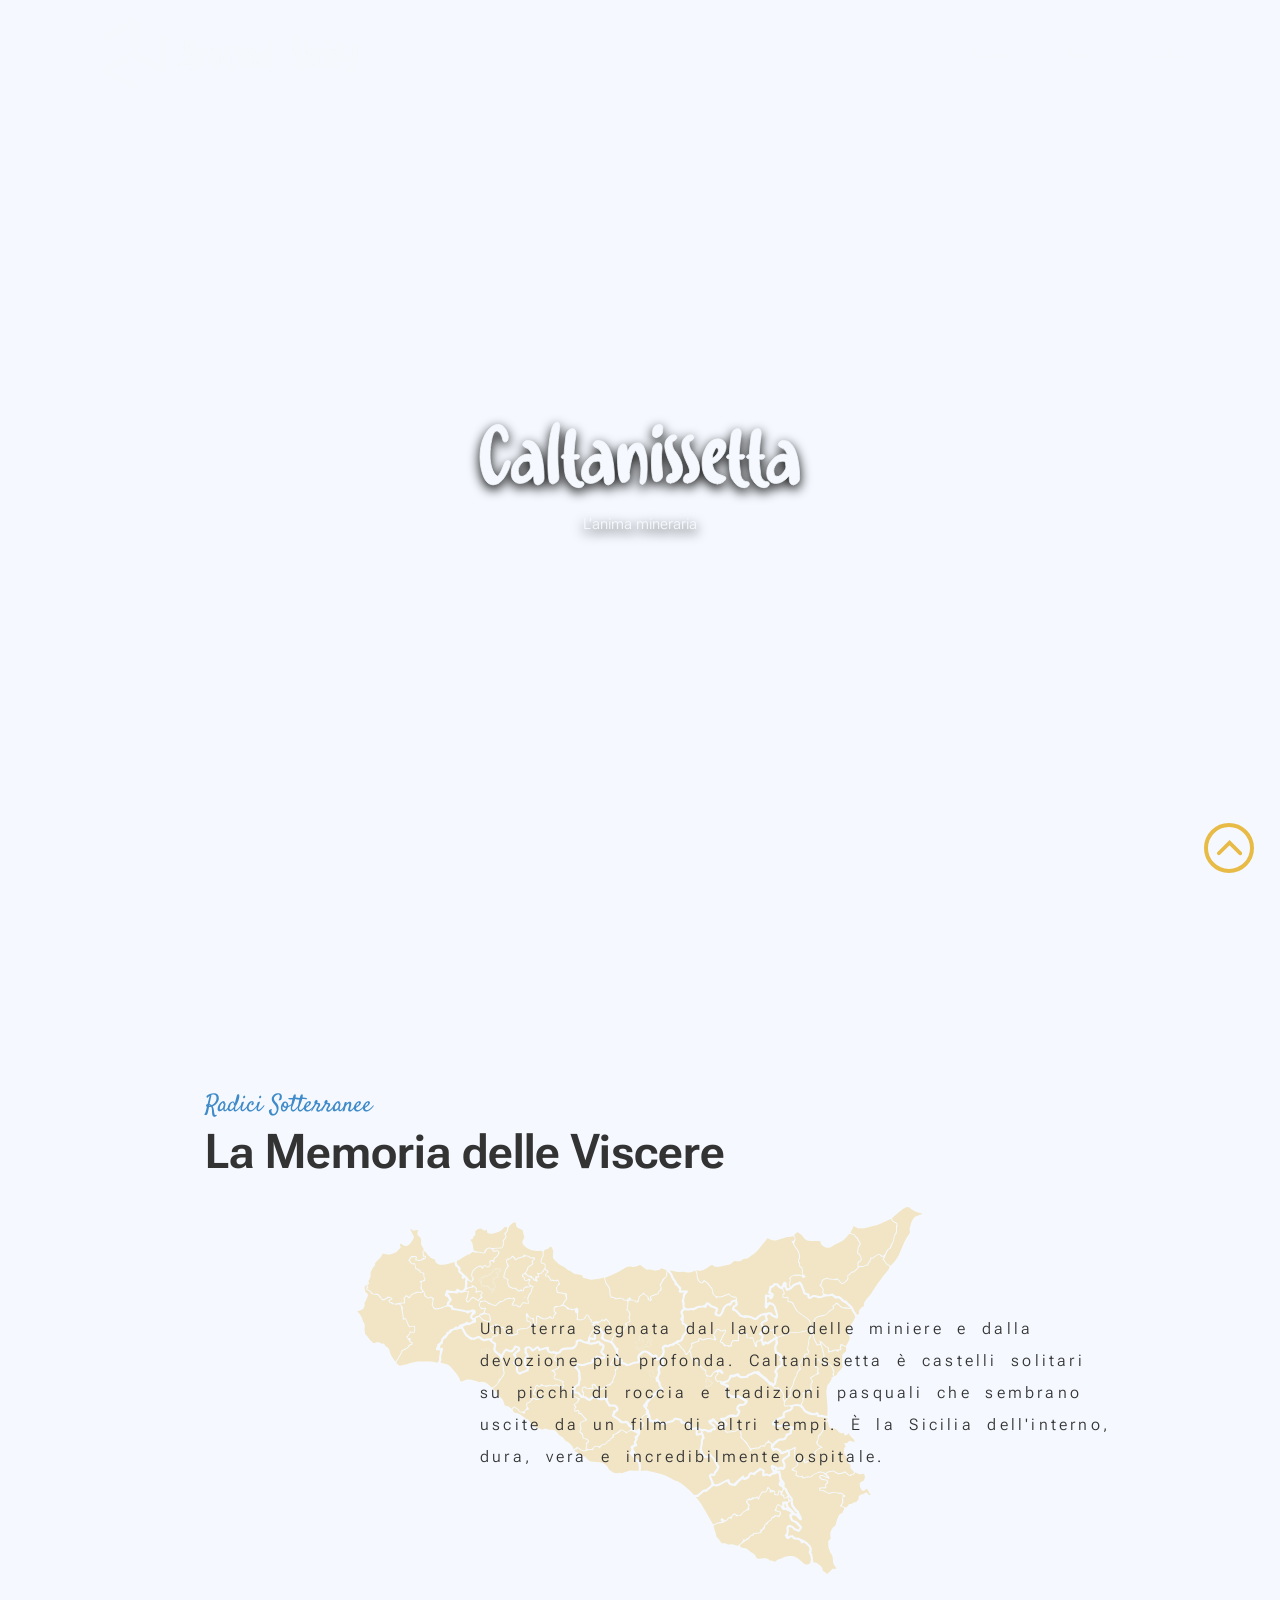
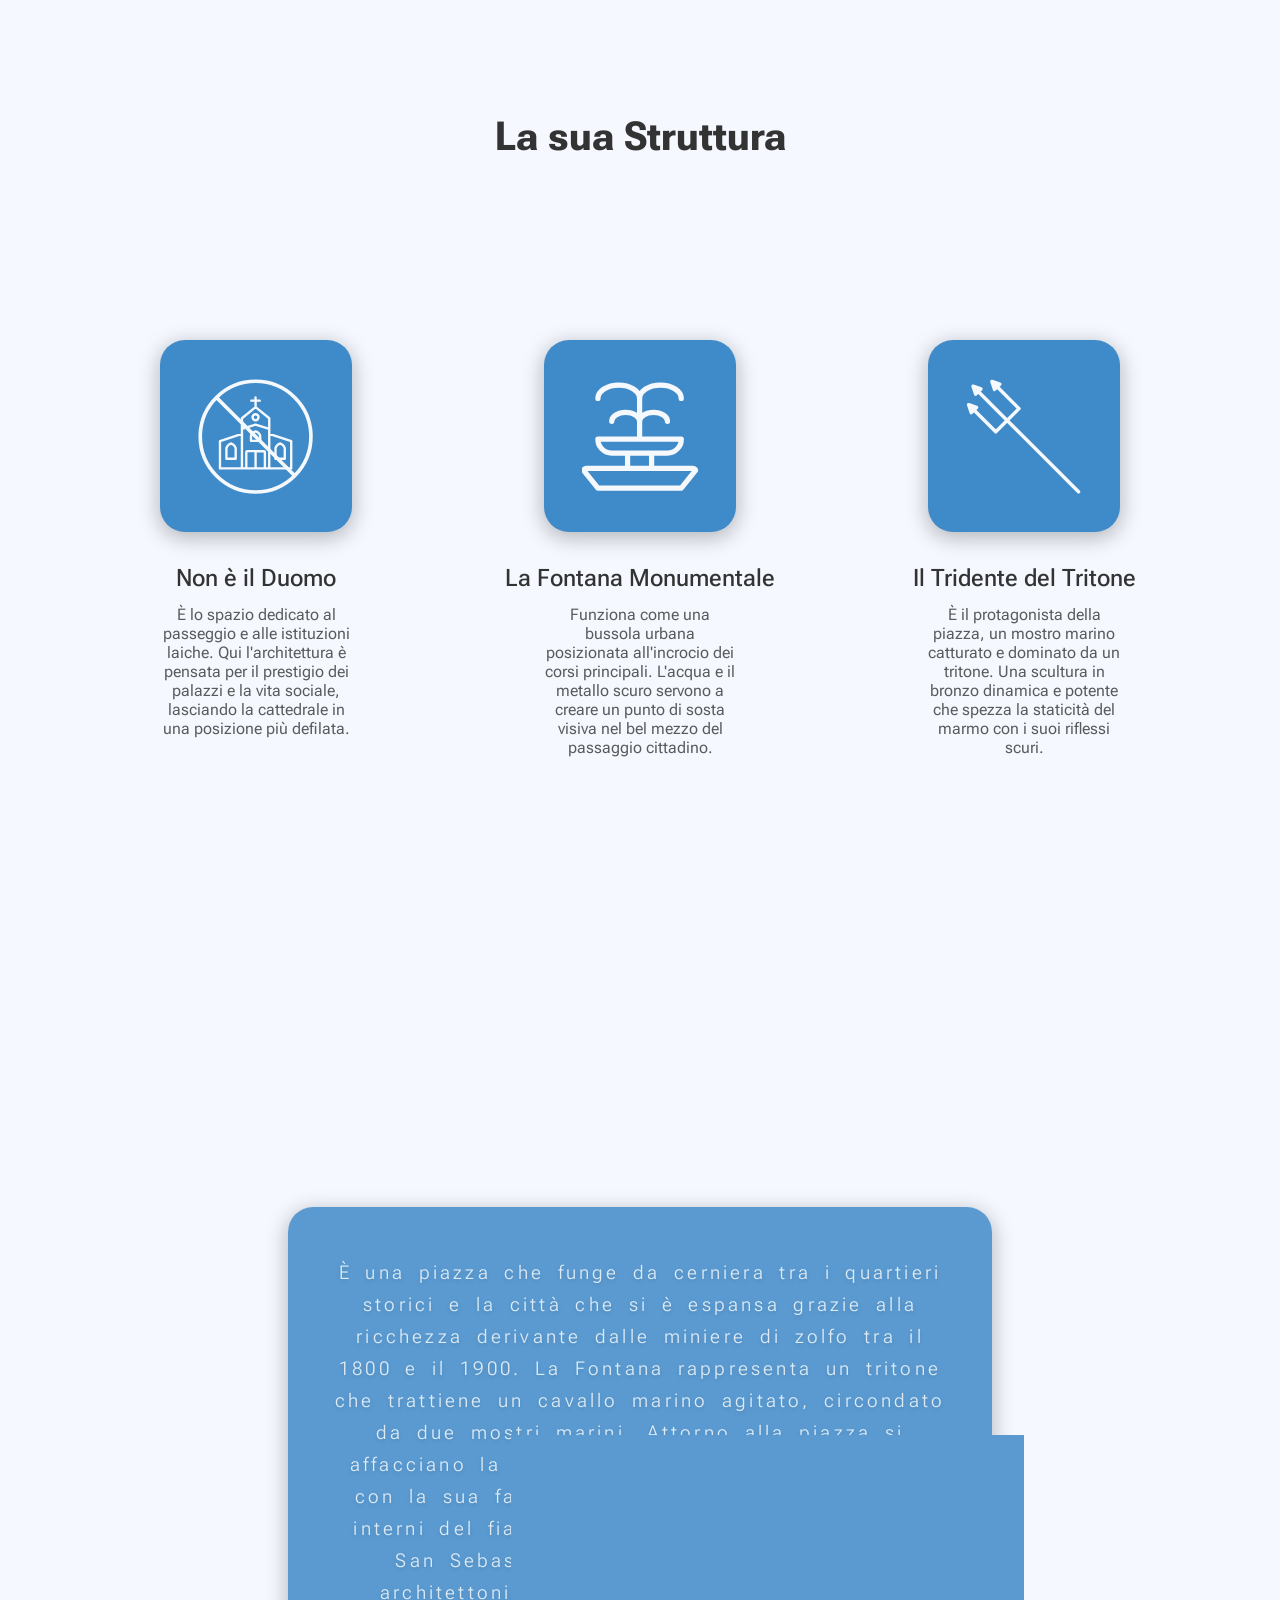
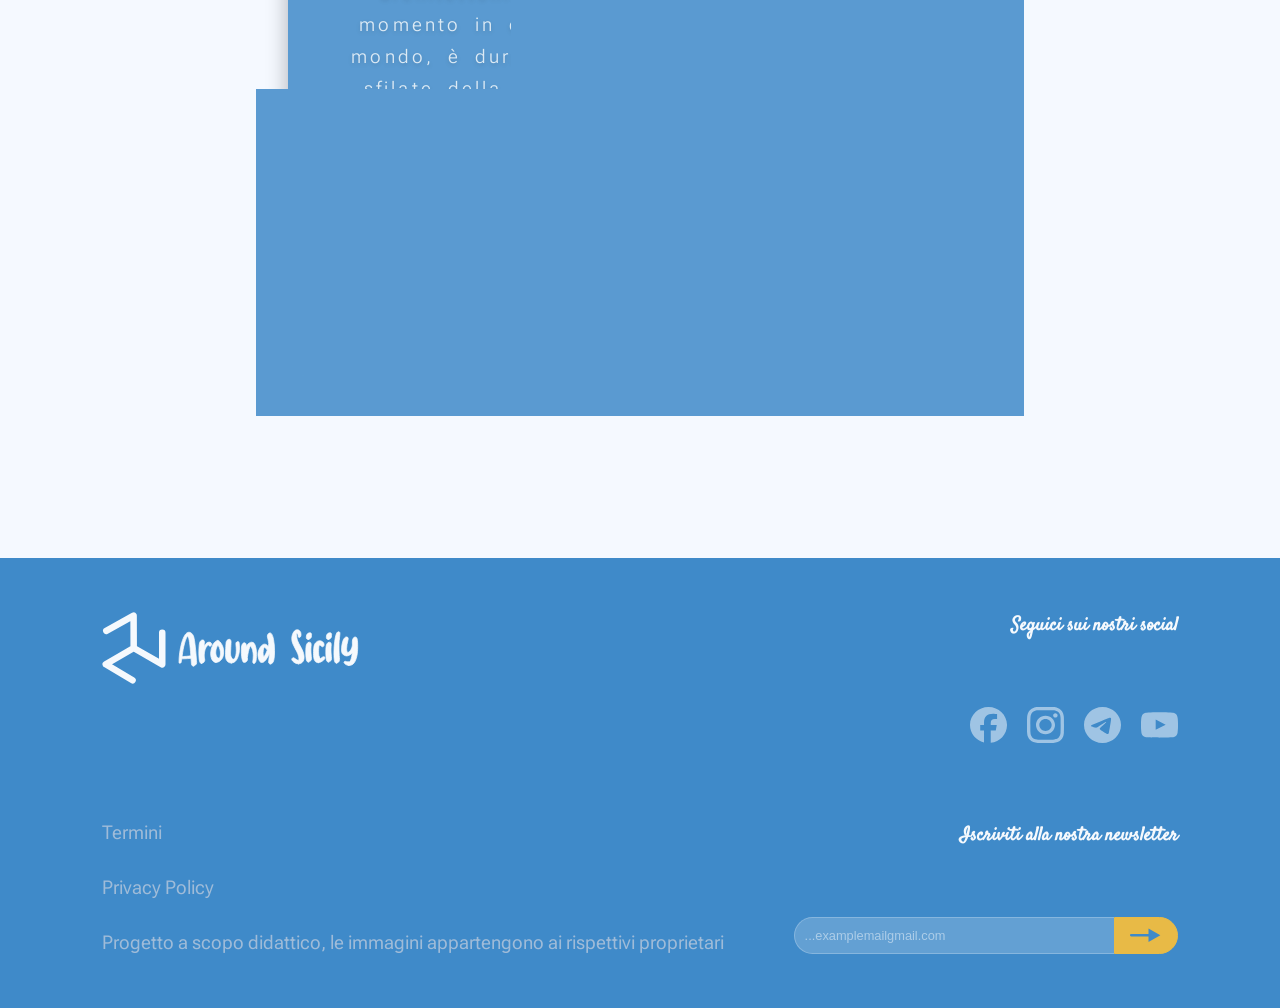
==== caltanissetta.html @ c6374333 "Initial commit" ====
<!DOCTYPE html>
<html lang="it,en">
<head>
    <meta charset="UTF-8">
    <meta name="viewport" content="width=device-width, initial-scale=1.0">
    <link rel="stylesheet" href="style.css">
    <link rel="icon" type="image/png" sizes="32x32" href="favicon/favicon.png">
    <link rel="apple-touch-icon" sizes="180x180" href="favicon/apple-icon.png">
    <title>Around Sicily - Caltanissetta</title>
</head>
<body>
    <nav>
        <div class="nav-left">
            <div class="Trademark">
        <?xml version="1.0" encoding="UTF-8"?>
<svg id="TM"  xmlns="http://www.w3.org/2000/svg" viewBox="0 0 75.36 84.96">
    <a href="index.html"><path d="M4.98,22.26L37.2,4.35l.12,38.15M37.32,42.49L4.35,61.67l31.62,18.94M37.32,42.49l33.69,19.31V24.6"/></a>
</svg>
    <svg id="AS" viewBox="0 0 245 50" xmlns="http://www.w3.org/2000/svg">
        <a href="index.html"><path d="M4.16 36.764C4.40267 36.6947 5.02667 36.6427 6.032 36.608C8.49333 36.5387 11.8907 36.244 16.224 35.724C15.6 27.6467 15.0107 21.6147 14.456 17.628C13.832 12.844 12.948 9.88 11.804 8.736C11.7 8.736 11.2147 9.516 10.348 11.076C9.516 12.6013 8.528 15.392 7.384 19.448C6.24 23.4693 5.16533 29.2413 4.16 36.764ZM19.708 49.556C18.4253 49.556 17.628 49.0707 17.316 48.1C17.004 47.1293 16.8133 45.3787 16.744 42.848L16.484 39.156C13.0867 39.4333 10.1227 39.624 7.592 39.728C5.096 39.832 3.81333 39.884 3.744 39.884C3.36267 42.0333 3.15467 43.4547 3.12 44.148C3.05067 44.6333 2.808 45.032 2.392 45.344C1.976 45.656 1.54267 45.812 1.092 45.812C0.364 45.812 -3.46452e-07 45.4307 -3.46452e-07 44.668C-3.46452e-07 40.5427 0.312 36.1053 0.936 31.356C1.59467 26.572 2.51333 22.0827 3.692 17.888C4.90533 13.6587 6.344 10.192 8.008 7.488C9.70667 4.784 11.596 3.432 13.676 3.432C14.8893 3.432 16.016 3.88267 17.056 4.784C18.1307 5.68533 19.032 6.968 19.76 8.632C20.4187 10.4 21.008 13.2253 21.528 17.108C22.4293 23.66 23.2267 31.9453 23.92 41.964L24.128 45.084C24.128 46.3667 23.608 47.424 22.568 48.256C21.5627 49.1227 20.6093 49.556 19.708 49.556ZM30.7852 46.02H30.2652C29.4332 46.02 28.7572 45.2227 28.2372 43.628C27.5092 41.2707 27.1452 36.7987 27.1452 30.212C27.1452 27.508 27.2666 24.804 27.5092 22.1C27.7866 18.772 28.3586 16.6227 29.2252 15.652C30.1959 14.5427 31.2186 13.988 32.2932 13.988C32.7092 13.988 33.1252 14.092 33.5412 14.3H33.4892C33.6626 14.3693 33.8532 14.5253 34.0612 14.768C34.3039 15.0107 34.4599 15.2707 34.5292 15.548C34.7372 16.2413 34.8412 16.7267 34.8412 17.004C34.8412 17.316 34.8066 17.6627 34.7372 18.044C34.6332 18.7027 34.4946 20.3147 34.3212 22.88C34.7026 22.1867 35.1359 21.476 35.6212 20.748C37.3546 18.2173 39.2266 16.952 41.2372 16.952C42.1732 16.952 42.9879 17.2467 43.6812 17.836C44.4092 18.3907 44.7732 19.0493 44.7732 19.812C44.7732 20.3667 44.5479 20.9733 44.0972 21.632C43.6812 22.2907 43.0919 22.62 42.3292 22.62C41.9479 22.62 41.6359 22.4987 41.3932 22.256C41.1852 21.9787 40.9946 21.6147 40.8212 21.164L40.0932 20.748C40.0239 20.748 39.9372 20.7653 39.8332 20.8C39.7639 20.8347 39.6946 20.8867 39.6252 20.956C39.5559 20.9907 39.4519 21.0773 39.3132 21.216C39.1746 21.32 39.0359 21.4587 38.8972 21.632C37.3026 23.5387 36.2106 25.4627 35.6212 27.404C35.0666 29.3107 34.6679 31.72 34.4252 34.632C34.5639 36.0187 34.6679 37.1107 34.7372 37.908C34.8412 38.6707 34.9279 39.312 34.9972 39.832C35.1012 40.3173 35.1879 40.872 35.2572 41.496C35.2572 42.5013 34.8239 43.5067 33.9572 44.512C33.0906 45.5173 32.0332 46.02 30.7852 46.02ZM53.8253 39.052L53.7733 39C53.7733 39.0347 53.7906 39.052 53.8253 39.052ZM54.2933 39.156C54.6746 39.0867 54.9173 38.9653 55.0213 38.792C55.1599 38.584 55.3159 38.376 55.4893 38.168C56.1479 37.0933 56.5466 35.0653 56.6853 32.084C56.6853 31.0093 56.6159 30.108 56.4773 29.38C55.8533 25.6707 54.6919 22.88 52.9933 21.008C52.2653 22.3947 51.6759 23.764 51.2253 25.116L51.0173 25.636V25.74L51.1213 25.48V25.584C50.8093 25.9653 50.5146 27.6467 50.2373 30.628C50.2373 32.4307 50.3759 33.6787 50.6533 34.372C50.6533 34.476 50.6706 34.5453 50.7053 34.58C50.7746 35.0307 51.0866 35.7933 51.6413 36.868C52.2306 37.6653 52.9239 38.3587 53.7213 38.948C53.8599 39.0867 54.0506 39.156 54.2933 39.156ZM50.4453 44.668C47.9493 44.668 46.0773 43.2467 44.8293 40.404C43.7893 38.116 43.2693 35.62 43.2693 32.916C43.2693 31.2867 43.5293 29.276 44.0493 26.884C44.6039 24.4573 45.4359 22.204 46.5453 20.124C47.6893 18.0093 49.1279 16.5187 50.8613 15.652C51.3466 14.924 52.0919 14.56 53.0973 14.56C53.5479 14.56 54.1893 14.9067 55.0213 15.6C55.8879 16.2933 56.7719 17.3333 57.6733 18.72C58.6093 20.072 59.4066 21.736 60.0653 23.712C60.7239 25.6533 61.0533 27.872 61.0533 30.368C61.0533 34.84 60.0479 38.2893 58.0373 40.716C55.8533 43.3507 53.3226 44.668 50.4453 44.668ZM71.4557 45.552C69.9651 45.552 68.5437 45.084 67.1917 44.148C64.7304 42.484 63.4997 39.2253 63.4997 34.372C63.4997 33.54 63.6211 30.7147 63.8637 25.896C64.0717 21.32 64.2451 18.512 64.3837 17.472C64.5917 16.3627 65.0597 15.3573 65.7877 14.456C66.5504 13.5547 67.5384 13.104 68.7517 13.104C69.3411 13.104 69.8611 13.312 70.3117 13.728C70.9011 14.5947 71.1957 15.5133 71.1957 16.484L71.0917 19.24C70.7104 26.7973 70.5197 31.0613 70.5197 32.032C70.5197 33.8 70.6411 35.048 70.8837 35.776L71.2997 37.076C71.7157 38.1853 72.2704 39.0867 72.9637 39.78L73.0157 39.832C73.2584 39.9707 73.4317 40.0747 73.5357 40.144C73.6744 40.2133 74.0211 40.248 74.5757 40.248C74.7144 40.2133 74.8184 40.1787 74.8877 40.144C74.9917 40.1093 75.0957 40.0747 75.1997 40.04C75.3037 40.0053 75.4944 39.884 75.7717 39.676C77.5051 37.388 78.3717 33.5747 78.3717 28.236C78.3717 27.0573 78.3197 25.8093 78.2157 24.492C78.1117 23.14 78.0077 21.944 77.9037 20.904C77.8344 19.864 77.7997 19.188 77.7997 18.876C77.7997 18.0787 78.1117 17.4373 78.7357 16.952C79.3944 16.432 80.0011 16.172 80.5557 16.172C81.3184 16.172 81.8557 16.6227 82.1677 17.524C82.5491 19.9507 82.7397 22.412 82.7397 24.908C82.7397 29.9 81.8904 34.3893 80.1917 38.376C78.1811 43.16 75.2691 45.552 71.4557 45.552ZM102.494 45.864C101.385 45.864 100.83 45.24 100.83 43.992C100.83 43.576 100.9 42.9867 101.038 42.224C101.316 40.5947 101.489 38.168 101.558 34.944C101.558 32.9333 101.264 30.7493 100.674 28.392C100.674 27.6293 99.9984 25.948 98.6464 23.348L98.6984 23.296C98.6638 23.296 98.6118 23.2613 98.5424 23.192C98.5078 23.088 98.4731 23.036 98.4384 23.036L97.8664 22.412C97.3464 22.932 96.8438 23.764 96.3584 24.908C95.4224 27.0573 94.4518 31.3907 93.4464 37.908C93.6544 38.636 93.7584 39.3987 93.7584 40.196C93.7584 41.548 93.2904 42.64 92.3544 43.472C91.4184 44.304 90.4304 44.72 89.3904 44.72C89.3211 44.7547 89.1998 44.772 89.0264 44.772C88.1251 44.772 87.3624 43.8533 86.7384 42.016C85.7331 39.2427 85.2304 34.2507 85.2304 27.04C85.2304 24.44 85.4731 22.4813 85.9584 21.164C86.4438 19.8467 87.0158 18.9627 87.6744 18.512C88.3331 18.0613 88.9571 17.836 89.5464 17.836C91.1758 17.836 92.0424 19.6213 92.1464 23.192C92.9784 21.216 93.8971 19.7947 94.9024 18.928C95.9424 18.0613 96.8784 17.5413 97.7104 17.368C98.5771 17.16 99.1144 17.056 99.3224 17.056C101.021 17.1253 102.217 17.7147 102.91 18.824C103.638 19.9333 104.158 21.112 104.47 22.36C105.094 24.336 105.493 26.104 105.666 27.664C105.84 29.224 105.926 31.2 105.926 33.592C105.926 38.376 105.649 41.6173 105.094 43.316C104.54 45.0147 103.673 45.864 102.494 45.864ZM115.971 37.284L117.687 34.684C119.247 31.564 120.253 29.2413 120.703 27.716C120.461 27.3693 120.097 26.9187 119.611 26.364C119.126 25.8093 118.606 25.3067 118.051 24.856C117.497 24.3707 117.011 24.0933 116.595 24.024C116.353 24.1627 116.006 24.9427 115.555 26.364C115.278 27.7853 115.07 29.484 114.931 31.46C114.931 32.9507 115.07 34.216 115.347 35.256C115.659 36.504 115.867 37.18 115.971 37.284ZM124.863 46.748C124.135 46.748 123.546 46.488 123.095 45.968C122.645 45.448 122.419 44.8413 122.419 44.148C122.419 43.7667 122.489 43.0907 122.627 42.12C123.078 40.04 123.407 36.8333 123.615 32.5C123.442 32.9507 123.026 33.8173 122.367 35.1C120.461 38.8093 118.762 41.3747 117.271 42.796C116.405 43.94 115.313 44.616 113.995 44.824L113.319 44.928C112.175 44.928 111.257 44.46 110.563 43.524C109.87 42.588 109.333 41.4787 108.951 40.196C108.57 38.9133 108.293 37.6653 108.119 36.452C107.981 35.2387 107.911 34.3547 107.911 33.8C107.911 31.824 108.362 29.744 109.263 27.56C110.165 25.376 111.309 23.5213 112.695 21.996C114.082 20.4707 115.538 19.708 117.063 19.708C117.861 19.708 118.606 19.9333 119.299 20.384C119.993 20.8347 120.582 21.3027 121.067 21.788C121.553 22.2387 121.882 22.568 122.055 22.776C122.437 20.5573 122.645 19.1707 122.679 18.616C122.09 15.288 121.674 13.2427 121.431 12.48C121.397 12.3413 121.327 12.064 121.223 11.648C121.154 11.232 121.067 10.7467 120.963 10.192C120.859 9.63733 120.807 9.152 120.807 8.736C120.807 7.176 121.379 5.96267 122.523 5.096C123.182 4.64534 123.858 4.42 124.551 4.42C126.527 4.42 128.087 7.384 129.231 13.312C130.167 18.2347 130.635 23.3133 130.635 28.548C130.635 33.1587 130.427 36.7987 130.011 39.468C129.63 42.1027 129.006 43.9747 128.139 45.084C127.307 46.1933 126.215 46.748 124.863 46.748ZM163.283 46.644C161.584 46.644 160.042 46.228 158.655 45.396C157.268 44.5987 156.159 43.7147 155.327 42.744C154.53 41.7733 154.131 41.028 154.131 40.508C154.131 39.884 154.408 39.3467 154.963 38.896C155.518 38.4107 156.055 38.168 156.575 38.168C156.852 38.168 157.563 38.6187 158.707 39.52C160.718 41.0453 162.156 41.808 163.023 41.808C163.335 41.808 163.491 41.756 163.491 41.652C163.526 41.548 163.595 41.4267 163.699 41.288C163.942 40.8027 164.063 40.3347 164.063 39.884C163.924 37.4227 163.37 35.0827 162.399 32.864C161.463 30.6453 160.354 28.4267 159.071 26.208C157.823 23.9547 156.696 21.6667 155.691 19.344C154.686 16.9867 154.183 14.5253 154.183 11.96C154.183 10.2267 154.495 8.44133 155.119 6.604C155.778 4.732 156.662 3.172 157.771 1.924C158.915 0.641333 160.215 -2.38419e-07 161.671 -2.38419e-07C163.058 -2.38419e-07 164.271 0.624 165.311 1.872C166.351 3.08533 166.871 4.64534 166.871 6.552C166.871 9.18667 166.022 10.504 164.323 10.504C163.699 10.504 163.3 10.2787 163.127 9.828C162.988 9.37734 162.902 8.84 162.867 8.216C162.832 7.55734 162.694 6.916 162.451 6.292C162.243 5.63334 161.775 5.11334 161.047 4.732C160.77 5.46 160.631 6.06667 160.631 6.552L160.579 7.228L161.463 12.74C161.879 14.82 163.266 17.9053 165.623 21.996C166.49 23.5213 167.322 25.0987 168.119 26.728C170.06 30.6453 171.031 34.2507 171.031 37.544C171.031 40.56 170.251 42.8307 168.691 44.356C167.166 45.8813 165.363 46.644 163.283 46.644ZM176.981 44.044C176.565 44.044 176.131 43.9573 175.681 43.784C174.121 43.16 173.341 38.688 173.341 30.368C173.341 25.9307 173.635 22.6547 174.225 20.54L175.005 19.084C175.802 17.732 176.859 17.056 178.177 17.056C179.875 17.056 180.725 18.1827 180.725 20.436C180.725 21.0947 180.673 21.892 180.569 22.828C180.43 24.2147 180.361 25.8613 180.361 27.768C180.361 30.3333 180.534 33.176 180.881 36.296C181.054 37.4053 181.141 38.5147 181.141 39.624C181.141 40.6987 180.881 41.5653 180.361 42.224C179.841 42.848 179.251 43.316 178.593 43.628C177.934 43.9053 177.397 44.044 176.981 44.044ZM176.721 13.26C174.953 13.26 174.069 12.376 174.069 10.608C174.069 7.86934 174.814 5.99734 176.305 4.992C177.137 4.472 177.969 4.212 178.801 4.212C180.43 4.212 181.245 5.02667 181.245 6.656C181.245 7.00267 181.193 7.488 181.089 8.112C181.089 8.32 181.106 8.476 181.141 8.58C181.141 10.0013 180.621 11.1453 179.581 12.012C178.575 12.844 177.622 13.26 176.721 13.26ZM191.385 36.348L191.333 35.984L191.385 36.348ZM190.449 45.032C188.023 45.032 186.324 43.9747 185.353 41.86C184.383 39.7107 183.897 36.556 183.897 32.396C183.897 28.7907 184.053 26.0347 184.365 24.128C184.781 21.216 185.631 19.1187 186.913 17.836C188.543 15.964 190.345 15.028 192.321 15.028C193.743 15.028 195.095 15.548 196.377 16.588C197.695 17.628 198.353 18.8413 198.353 20.228L198.301 21.06C198.301 21.58 198.059 22.1 197.573 22.62C197.123 23.1053 196.603 23.348 196.013 23.348C195.389 23.348 194.939 23.0187 194.661 22.36C194.419 22.1867 194.245 22.0307 194.141 21.892C193.968 21.6493 193.153 21.2853 191.697 20.8C191.143 23.0533 190.865 26.104 190.865 29.952C190.865 32.3093 191.021 34.3547 191.333 36.088C191.333 36.712 191.923 37.804 193.101 39.364L193.257 39.416C193.881 39.104 194.332 38.844 194.609 38.636C194.609 38.532 195.008 38.2027 195.805 37.648C196.637 37.0933 197.313 36.816 197.833 36.816C198.977 36.816 199.549 37.336 199.549 38.376C199.549 39.3467 198.995 40.352 197.885 41.392C196.811 42.432 195.545 43.2987 194.089 43.992C192.668 44.6853 191.455 45.032 190.449 45.032ZM204.403 44.044C203.987 44.044 203.553 43.9573 203.103 43.784C201.543 43.16 200.763 38.688 200.763 30.368C200.763 25.9307 201.057 22.6547 201.647 20.54L202.427 19.084C203.224 17.732 204.281 17.056 205.599 17.056C207.297 17.056 208.147 18.1827 208.147 20.436C208.147 21.0947 208.095 21.892 207.991 22.828C207.852 24.2147 207.783 25.8613 207.783 27.768C207.783 30.3333 207.956 33.176 208.303 36.296C208.476 37.4053 208.563 38.5147 208.563 39.624C208.563 40.6987 208.303 41.5653 207.783 42.224C207.263 42.848 206.673 43.316 206.015 43.628C205.356 43.9053 204.819 44.044 204.403 44.044ZM204.143 13.26C202.375 13.26 201.491 12.376 201.491 10.608C201.491 7.86934 202.236 5.99734 203.727 4.992C204.559 4.472 205.391 4.212 206.223 4.212C207.852 4.212 208.667 5.02667 208.667 6.656C208.667 7.00267 208.615 7.488 208.511 8.112C208.511 8.32 208.528 8.476 208.563 8.58C208.563 10.0013 208.043 11.1453 207.003 12.012C205.997 12.844 205.044 13.26 204.143 13.26ZM215.323 45.604C214.803 45.604 214.318 45.4827 213.867 45.24C213.451 44.9973 213.087 44.408 212.775 43.472C212.498 42.536 212.272 41.0627 212.099 39.052C211.926 37.0067 211.839 34.216 211.839 30.68C211.839 26.0347 212.203 21.0427 212.931 15.704C213.694 9.91467 214.682 6.06667 215.895 4.16C216.484 3.224 217.282 2.756 218.287 2.756C219.05 2.756 219.518 2.99867 219.691 3.484C219.864 3.93467 219.986 4.576 220.055 5.408C220.055 5.89333 219.726 8.97867 219.067 14.664C218.859 16.7787 218.755 19.7773 218.755 23.66C218.755 29.692 218.946 34.5453 219.327 38.22C219.466 39.0867 219.535 39.9187 219.535 40.716C219.535 41.8253 219.292 42.744 218.807 43.472C218.322 44.1653 217.75 44.6853 217.091 45.032C216.467 45.4133 215.878 45.604 215.323 45.604ZM232.269 48.828C231.056 48.828 229.929 48.5507 228.889 47.996C227.884 47.4413 227.069 46.852 226.445 46.228C225.856 45.604 225.561 45.1707 225.561 44.928C225.561 44.6507 225.7 44.2867 225.977 43.836C226.289 43.3853 226.74 43.16 227.329 43.16C228.924 43.6453 230.103 43.888 230.865 43.888C231.351 43.888 231.819 43.8707 232.269 43.836C232.72 43.8013 232.98 43.784 233.049 43.784C233.257 43.68 233.431 43.5587 233.569 43.42L234.453 42.172L235.025 40.768C235.788 38.792 236.429 35.7587 236.949 31.668C236.915 31.668 236.897 31.6853 236.897 31.72C236.655 32.032 236.169 32.5173 235.441 33.176C234.748 33.8 233.847 34.4067 232.737 34.996C231.628 35.5507 230.363 35.828 228.941 35.828C228.144 35.828 227.451 35.6893 226.861 35.412C223.741 34.3027 222.181 31.72 222.181 27.664C222.181 23.504 222.719 19.6733 223.793 16.172C225.111 11.9427 226.896 9.828 229.149 9.828C229.635 9.828 230.12 10.0187 230.605 10.4C231.125 10.7813 231.385 11.44 231.385 12.376C231.385 13.1387 231.264 13.7973 231.021 14.352C229.877 18.4773 229.253 22.2213 229.149 25.584C229.149 28.1147 229.548 29.848 230.345 30.784L230.865 31.044C231.385 31.044 231.975 30.784 232.633 30.264C233.569 29.432 234.419 28.3573 235.181 27.04C236.048 25.2373 236.499 24.128 236.533 23.712C236.741 23.0533 236.949 22.1 237.157 20.852L237.001 16.692C237.001 14.3 237.4 12.584 238.197 11.544C238.995 10.504 239.896 9.984 240.901 9.984C242.323 9.984 243.241 10.9547 243.657 12.896C244.073 14.8373 244.281 18.1827 244.281 22.932C244.281 28.236 243.935 32.5 243.241 35.724C242.063 41.236 240.381 44.9107 238.197 46.748C237.435 47.4067 236.932 47.7707 236.689 47.84C236.447 47.944 236.152 48.048 235.805 48.152C235.493 48.256 235.06 48.3947 234.505 48.568C233.951 48.7413 233.205 48.828 232.269 48.828Z"/>
        </a>
    </svg>
        </div>
            </div>
    <div class="nav-right">
<ul>
    <a href="piazze.html"><li>Piazze</li></a>
    <a href="eventi.html"><li>Eventi</li></a>
    <a href="info.html"><li>Info</li></a>
</ul>
    </div>
    </nav>
<header style="background-image: url(IMGs/Hero_città/caltanissetta\ 1.jpg);">
    <svg width="412" height="84" viewBox="0 0 412 84" fill="none" xmlns="http://www.w3.org/2000/svg">
        <path d="M16.7991 80.256C13.5991 80.256 10.9111 79.04 8.73506 76.608C6.62306 74.176 4.92706 71.104 3.64706 67.392C2.36706 63.68 1.43906 59.808 0.863063 55.776C0.287063 51.744 -0.000937432 48.128 -0.000937432 44.928C-0.000937432 36.352 1.15106 28.896 3.45506 22.56C5.82306 16.224 8.76706 11.328 12.2871 7.87199C15.8711 4.41599 19.4231 2.68799 22.9431 2.68799C25.3751 2.68799 27.4551 3.32799 29.1831 4.60799C30.9111 5.88799 32.2871 7.45599 33.3111 9.31199C34.3991 11.168 35.1991 13.024 35.7111 14.88C36.2231 16.672 36.4791 18.048 36.4791 19.008C36.4791 19.328 36.3831 20 36.1911 21.024C36.0631 22.048 35.6791 23.008 35.0391 23.904C34.3991 24.8 33.4071 25.248 32.0631 25.248C31.0391 25.248 30.3351 24.864 29.9511 24.096C29.5671 23.264 29.2471 22.24 28.9911 21.024C28.6711 19.488 28.0631 17.824 27.1671 16.032C26.2711 14.176 24.6711 12.512 22.3671 11.04L21.7911 10.944C21.1511 11.008 20.6711 11.136 20.3511 11.328C20.0311 11.456 19.6151 11.744 19.1031 12.192L18.5271 12.768C17.8871 13.6 17.3431 14.624 16.8951 15.84C16.4471 16.992 16.0951 18.048 15.8391 19.008C15.6471 19.904 15.5511 20.384 15.5511 20.448L15.2631 21.792C13.7271 28.832 12.9591 35.68 12.9591 42.336C12.9591 48.288 13.7591 53.792 15.3591 58.848C16.9591 63.904 19.2951 67.424 22.3671 69.408L23.2311 68.736C25.0231 67.392 27.1671 63.52 29.6631 57.12C30.5591 54.496 31.4231 52.512 32.2551 51.168C33.1511 49.76 34.4631 49.056 36.1911 49.056C37.0231 49.056 37.7271 49.28 38.3031 49.728C38.8791 50.176 39.1671 50.848 39.1671 51.744C39.1671 52.32 38.8791 53.664 38.3031 55.776C37.7271 57.888 36.8631 60.32 35.7111 63.072C34.5591 65.76 33.0871 68.416 31.2951 71.04C29.5031 73.664 27.3911 75.872 24.9591 77.664C22.5911 79.392 19.8711 80.256 16.7991 80.256ZM53.8318 69.6C54.2798 69.536 54.6638 69.504 54.9838 69.504C55.3038 69.504 55.4958 69.472 55.5598 69.408C55.6238 69.28 55.7198 69.184 55.8478 69.12C56.0398 69.056 56.8078 68.64 58.1518 67.872C58.4078 67.744 59.2718 66.912 60.7438 65.376C62.4078 63.328 63.4318 61.856 63.8158 60.96C64.0718 60.448 64.2638 60.16 64.3918 60.096C64.7118 59.264 64.8718 58.208 64.8718 56.928C64.8718 55.584 64.7118 54.272 64.3918 52.992C64.1358 51.648 63.8158 50.784 63.4318 50.4C62.7918 50.08 61.9918 49.92 61.0318 49.92C59.8158 49.92 58.5998 50.08 57.3838 50.4C56.1678 50.656 55.3998 50.88 55.0798 51.072C51.1758 54.592 49.2238 58.24 49.2238 62.016C49.2238 63.296 49.3518 64.352 49.6078 65.184C49.9918 66.592 50.3758 67.616 50.7598 68.256C51.2078 68.832 52.2318 69.28 53.8318 69.6ZM74.4718 80.352C71.6558 80.352 69.9918 78.784 69.4798 75.648C69.2878 74.304 69.1278 71.968 68.9998 68.64C63.4958 75.296 57.6398 78.624 51.4318 78.624C48.4238 78.624 45.7998 77.504 43.5598 75.264C41.3198 73.024 40.1998 69.632 40.1998 65.088C40.1998 59.072 42.5358 53.536 47.2078 48.48C51.8798 43.36 56.8718 40.8 62.1838 40.8C63.6558 40.8 65.1918 41.12 66.7918 41.76C66.2798 40.224 65.6398 38.848 64.8718 37.632C63.2718 35.456 62.1198 34.176 61.4158 33.792C60.7758 33.408 60.0398 33.024 59.2078 32.64C56.4558 31.36 55.0798 29.984 55.0798 28.512C55.0798 27.424 55.6558 26.304 56.8078 25.152C58.0238 23.936 59.6558 23.328 61.7038 23.328C65.6078 23.328 68.8398 24.672 71.3998 27.36C73.9598 29.984 75.9758 33.344 77.4478 37.44C78.9838 41.472 80.1038 45.728 80.8078 50.208C81.5758 54.624 82.0558 58.752 82.2478 62.592C82.4398 66.432 82.5358 69.344 82.5358 71.328C82.5358 73.696 81.9918 75.552 80.9038 76.896C79.8158 78.176 78.6318 79.072 77.3518 79.584C76.0718 80.096 75.1118 80.352 74.4718 80.352ZM93.8578 79.104C92.8978 79.104 92.0018 78.88 91.1698 78.432C90.4018 77.984 89.7298 76.896 89.1538 75.168C88.6418 73.44 88.2258 70.72 87.9058 67.008C87.5858 63.232 87.4258 58.08 87.4258 51.552C87.4258 42.976 88.0978 33.76 89.4418 23.904C90.8498 13.216 92.6738 6.11199 94.9138 2.59199C96.0018 0.863993 97.4738 -7.62939e-06 99.3298 -7.62939e-06C100.738 -7.62939e-06 101.602 0.447992 101.922 1.34399C102.242 2.17599 102.466 3.35999 102.594 4.89599C102.594 5.79199 101.986 11.488 100.77 21.984C100.386 25.888 100.194 31.424 100.194 38.592C100.194 49.728 100.546 58.688 101.25 65.472C101.506 67.072 101.634 68.608 101.634 70.08C101.634 72.128 101.186 73.824 100.29 75.168C99.3938 76.448 98.3378 77.408 97.1218 78.048C95.9698 78.752 94.8818 79.104 93.8578 79.104ZM127.351 84C122.679 84 118.647 81.984 115.255 77.952L111.895 73.056C111.703 72.544 111.447 72.064 111.127 71.616C109.079 66.944 108.055 58.688 108.055 46.848C105.751 46.656 104.599 45.952 104.599 44.736C104.599 42.816 105.815 41.664 108.247 41.28C108.567 34.88 109.207 28.192 110.167 21.216C110.615 12.896 113.527 8.51199 118.903 8.06399C119.735 8.06399 120.535 8.25599 121.303 8.63999C122.135 9.02399 122.711 9.72799 123.031 10.752C123.351 11.712 123.511 12.768 123.511 13.92C123.511 15.52 123.191 18.528 122.551 22.944C121.975 27.36 121.431 33.536 120.919 41.472C121.367 41.536 121.847 41.568 122.359 41.568L124.183 41.472C126.935 41.472 128.311 42.208 128.311 43.68C128.311 44.384 128.023 45.088 127.447 45.792C126.935 46.496 126.327 46.976 125.623 47.232C124.919 47.424 124.151 47.52 123.319 47.52L120.919 47.424C121.175 52.736 121.719 58.272 122.551 64.032C122.743 66.272 122.935 67.84 123.127 68.736C123.383 69.632 123.799 70.688 124.375 71.904C126.039 74.016 127.127 75.136 127.639 75.264C127.767 75.328 127.959 75.456 128.215 75.648C128.535 75.776 128.759 75.872 128.887 75.936H129.079V76.032C129.911 76.16 130.775 76.256 131.671 76.32C133.207 76.512 133.975 77.472 133.975 79.2C133.911 80.224 133.527 81.12 132.823 81.888C132.183 82.72 131.383 83.264 130.423 83.52C129.463 83.84 128.439 84 127.351 84ZM144.301 69.6C144.749 69.536 145.133 69.504 145.453 69.504C145.773 69.504 145.965 69.472 146.029 69.408C146.093 69.28 146.189 69.184 146.317 69.12C146.509 69.056 147.277 68.64 148.621 67.872C148.877 67.744 149.741 66.912 151.213 65.376C152.877 63.328 153.901 61.856 154.285 60.96C154.541 60.448 154.733 60.16 154.861 60.096C155.181 59.264 155.341 58.208 155.341 56.928C155.341 55.584 155.181 54.272 154.861 52.992C154.605 51.648 154.285 50.784 153.901 50.4C153.261 50.08 152.461 49.92 151.501 49.92C150.285 49.92 149.069 50.08 147.853 50.4C146.637 50.656 145.869 50.88 145.549 51.072C141.645 54.592 139.693 58.24 139.693 62.016C139.693 63.296 139.821 64.352 140.077 65.184C140.461 66.592 140.845 67.616 141.229 68.256C141.677 68.832 142.701 69.28 144.301 69.6ZM164.941 80.352C162.125 80.352 160.461 78.784 159.949 75.648C159.757 74.304 159.597 71.968 159.469 68.64C153.965 75.296 148.109 78.624 141.901 78.624C138.893 78.624 136.269 77.504 134.029 75.264C131.789 73.024 130.669 69.632 130.669 65.088C130.669 59.072 133.005 53.536 137.677 48.48C142.349 43.36 147.341 40.8 152.653 40.8C154.125 40.8 155.661 41.12 157.261 41.76C156.749 40.224 156.109 38.848 155.341 37.632C153.741 35.456 152.589 34.176 151.885 33.792C151.245 33.408 150.509 33.024 149.677 32.64C146.925 31.36 145.549 29.984 145.549 28.512C145.549 27.424 146.125 26.304 147.277 25.152C148.493 23.936 150.125 23.328 152.173 23.328C156.077 23.328 159.309 24.672 161.869 27.36C164.429 29.984 166.445 33.344 167.917 37.44C169.453 41.472 170.573 45.728 171.277 50.208C172.045 54.624 172.525 58.752 172.717 62.592C172.909 66.432 173.005 69.344 173.005 71.328C173.005 73.696 172.461 75.552 171.373 76.896C170.285 78.176 169.101 79.072 167.821 79.584C166.541 80.096 165.581 80.352 164.941 80.352ZM208.903 79.584C206.855 79.584 205.831 78.432 205.831 76.128C205.831 75.36 205.959 74.272 206.215 72.864C206.727 69.856 207.047 65.376 207.175 59.424C207.175 55.712 206.631 51.68 205.543 47.328C205.543 45.92 204.295 42.816 201.799 38.016L201.895 37.92C201.831 37.92 201.735 37.856 201.607 37.728C201.543 37.536 201.479 37.44 201.415 37.44L200.359 36.288C199.399 37.248 198.471 38.784 197.575 40.896C195.847 44.864 194.055 52.864 192.199 64.896C192.583 66.24 192.775 67.648 192.775 69.12C192.775 71.616 191.911 73.632 190.183 75.168C188.455 76.704 186.631 77.472 184.711 77.472C184.583 77.536 184.359 77.568 184.039 77.568C182.375 77.568 180.967 75.872 179.815 72.48C177.959 67.36 177.031 58.144 177.031 44.832C177.031 40.032 177.479 36.416 178.375 33.984C179.271 31.552 180.327 29.92 181.543 29.088C182.759 28.256 183.911 27.84 184.999 27.84C188.007 27.84 189.607 31.136 189.799 37.728C191.335 34.08 193.031 31.456 194.887 29.856C196.807 28.256 198.535 27.296 200.071 26.976C201.671 26.592 202.663 26.4 203.047 26.4C206.183 26.528 208.391 27.616 209.671 29.664C211.015 31.712 211.975 33.888 212.551 36.192C213.703 39.84 214.439 43.104 214.759 45.984C215.079 48.864 215.239 52.512 215.239 56.928C215.239 65.76 214.727 71.744 213.703 74.88C212.679 78.016 211.079 79.584 208.903 79.584ZM227.447 76.224C226.679 76.224 225.879 76.064 225.047 75.744C222.167 74.592 220.727 66.336 220.727 50.976C220.727 42.784 221.271 36.736 222.359 32.832L223.799 30.144C225.271 27.648 227.223 26.4 229.655 26.4C232.791 26.4 234.359 28.48 234.359 32.64C234.359 33.856 234.263 35.328 234.071 37.056C233.815 39.616 233.687 42.656 233.687 46.176C233.687 50.912 234.007 56.16 234.647 61.92C234.967 63.968 235.127 66.016 235.127 68.064C235.127 70.048 234.647 71.648 233.687 72.864C232.727 74.016 231.639 74.88 230.423 75.456C229.207 75.968 228.215 76.224 227.447 76.224ZM226.967 19.392C223.703 19.392 222.071 17.76 222.071 14.496C222.071 9.43999 223.447 5.98399 226.199 4.12799C227.735 3.16799 229.271 2.68799 230.807 2.68799C233.815 2.68799 235.319 4.19199 235.319 7.19999C235.319 7.83999 235.223 8.73599 235.031 9.88799C235.031 10.272 235.063 10.56 235.127 10.752C235.127 13.376 234.167 15.488 232.247 17.088C230.391 18.624 228.631 19.392 226.967 19.392ZM245.429 78.144C241.717 78.144 239.861 76.576 239.861 73.44C239.861 72.416 240.213 71.168 240.917 69.696C242.133 67.264 244.405 65.888 247.733 65.568C247.861 64.736 247.925 64.032 247.925 63.456C247.925 61.472 247.765 60.32 247.445 60V59.904C247.445 58.88 246.485 56.448 244.565 52.608C242.517 48.384 240.885 44.192 239.669 40.032C238.517 35.808 237.941 32.576 237.941 30.336C237.941 27.136 238.581 24.48 239.861 22.368C241.205 20.256 242.773 18.688 244.565 17.664C246.357 16.576 247.925 16.032 249.269 16.032C252.021 16.032 253.397 17.12 253.397 19.296C253.397 21.088 252.213 22.528 249.845 23.616C249.141 24.064 248.661 24.352 248.405 24.48C248.213 24.608 248.085 24.736 248.021 24.864C247.957 24.928 247.861 25.024 247.733 25.152C247.669 25.28 247.573 26.016 247.445 27.36C247.445 27.936 247.445 28.256 247.445 28.32C247.509 28.32 247.541 28.416 247.541 28.608C247.541 28.736 247.637 29.376 247.829 30.528C248.469 32.832 249.333 34.752 250.421 36.288C250.613 36.352 251.541 37.536 253.205 39.84C258.261 46.816 260.789 53.504 260.789 59.904C260.789 64.128 259.893 67.584 258.101 70.272C256.309 72.96 254.197 74.944 251.765 76.224C249.397 77.504 247.285 78.144 245.429 78.144ZM267.273 78.144C263.561 78.144 261.705 76.576 261.705 73.44C261.705 72.416 262.057 71.168 262.761 69.696C263.977 67.264 266.249 65.888 269.577 65.568C269.705 64.736 269.769 64.032 269.769 63.456C269.769 61.472 269.609 60.32 269.289 60V59.904C269.289 58.88 268.329 56.448 266.409 52.608C264.361 48.384 262.729 44.192 261.513 40.032C260.361 35.808 259.785 32.576 259.785 30.336C259.785 27.136 260.425 24.48 261.705 22.368C263.049 20.256 264.617 18.688 266.409 17.664C268.201 16.576 269.769 16.032 271.113 16.032C273.865 16.032 275.241 17.12 275.241 19.296C275.241 21.088 274.057 22.528 271.689 23.616C270.985 24.064 270.505 24.352 270.249 24.48C270.057 24.608 269.929 24.736 269.865 24.864C269.801 24.928 269.705 25.024 269.577 25.152C269.513 25.28 269.417 26.016 269.289 27.36C269.289 27.936 269.289 28.256 269.289 28.32C269.353 28.32 269.385 28.416 269.385 28.608C269.385 28.736 269.481 29.376 269.673 30.528C270.313 32.832 271.177 34.752 272.265 36.288C272.457 36.352 273.385 37.536 275.049 39.84C280.105 46.816 282.633 53.504 282.633 59.904C282.633 64.128 281.737 67.584 279.945 70.272C278.153 72.96 276.041 74.944 273.609 76.224C271.241 77.504 269.129 78.144 267.273 78.144ZM299.093 46.08C301.013 44.8 302.293 43.84 302.933 43.2C304.213 41.664 305.013 40.608 305.333 40.032L305.717 39.552C306.037 38.848 306.293 38.336 306.485 38.016C306.677 37.696 306.837 36.96 306.965 35.808C306.837 34.528 306.581 33.696 306.197 33.312C305.877 32.928 305.237 32.704 304.277 32.64L302.837 34.272L300.245 40.032C300.053 40.096 299.797 41.024 299.477 42.816C299.221 44.608 299.093 45.696 299.093 46.08ZM305.429 79.2C305.365 79.2 304.661 79.072 303.317 78.816C301.973 78.624 300.341 78.112 298.421 77.28C296.501 76.384 294.581 75.008 292.661 73.152C290.805 71.232 289.205 68.64 287.861 65.376C286.581 62.048 285.941 57.824 285.941 52.704C285.941 45.216 287.733 38.24 291.317 31.776C295.285 24.736 300.469 21.216 306.869 21.216C308.341 21.216 309.845 21.6 311.381 22.368C312.917 23.072 314.197 24.192 315.221 25.728C316.245 27.2 316.757 29.088 316.757 31.392C316.757 34.656 315.765 37.888 313.781 41.088C311.861 44.224 309.557 46.912 306.869 49.152C304.181 51.328 301.621 52.704 299.189 53.28C299.637 56.096 300.309 58.464 301.205 60.384C302.869 63.904 305.877 66.368 310.229 67.776C312.405 68.48 313.653 68.992 313.973 69.312L315.221 69.792C316.117 70.24 316.565 70.848 316.565 71.616C316.565 73.472 315.349 75.2 312.917 76.8C310.549 78.4 308.053 79.2 305.429 79.2ZM340.07 84C335.398 84 331.366 81.984 327.974 77.952L324.614 73.056C324.422 72.544 324.166 72.064 323.846 71.616C321.798 66.944 320.774 58.688 320.774 46.848C318.47 46.656 317.318 45.952 317.318 44.736C317.318 42.816 318.534 41.664 320.966 41.28C321.286 34.88 321.926 28.192 322.886 21.216C323.334 12.896 326.246 8.51199 331.622 8.06399C332.454 8.06399 333.254 8.25599 334.022 8.63999C334.854 9.02399 335.43 9.72799 335.75 10.752C336.07 11.712 336.23 12.768 336.23 13.92C336.23 15.52 335.91 18.528 335.27 22.944C334.694 27.36 334.15 33.536 333.638 41.472C334.086 41.536 334.566 41.568 335.078 41.568L336.902 41.472C339.654 41.472 341.03 42.208 341.03 43.68C341.03 44.384 340.742 45.088 340.166 45.792C339.654 46.496 339.046 46.976 338.342 47.232C337.638 47.424 336.87 47.52 336.038 47.52L333.638 47.424C333.894 52.736 334.438 58.272 335.27 64.032C335.462 66.272 335.654 67.84 335.846 68.736C336.102 69.632 336.518 70.688 337.094 71.904C338.758 74.016 339.846 75.136 340.358 75.264C340.486 75.328 340.678 75.456 340.934 75.648C341.254 75.776 341.478 75.872 341.606 75.936H341.798V76.032C342.63 76.16 343.494 76.256 344.39 76.32C345.926 76.512 346.694 77.472 346.694 79.2C346.63 80.224 346.246 81.12 345.542 81.888C344.902 82.72 344.102 83.264 343.142 83.52C342.182 83.84 341.158 84 340.07 84ZM365.851 84C361.179 84 357.147 81.984 353.755 77.952L350.395 73.056C350.203 72.544 349.947 72.064 349.627 71.616C347.579 66.944 346.555 58.688 346.555 46.848C344.251 46.656 343.099 45.952 343.099 44.736C343.099 42.816 344.315 41.664 346.747 41.28C347.067 34.88 347.707 28.192 348.667 21.216C349.115 12.896 352.027 8.51199 357.403 8.06399C358.235 8.06399 359.035 8.25599 359.803 8.63999C360.635 9.02399 361.211 9.72799 361.531 10.752C361.851 11.712 362.011 12.768 362.011 13.92C362.011 15.52 361.691 18.528 361.051 22.944C360.475 27.36 359.931 33.536 359.419 41.472C359.867 41.536 360.347 41.568 360.859 41.568L362.683 41.472C365.435 41.472 366.811 42.208 366.811 43.68C366.811 44.384 366.523 45.088 365.947 45.792C365.435 46.496 364.827 46.976 364.123 47.232C363.419 47.424 362.651 47.52 361.819 47.52L359.419 47.424C359.675 52.736 360.219 58.272 361.051 64.032C361.243 66.272 361.435 67.84 361.627 68.736C361.883 69.632 362.299 70.688 362.875 71.904C364.539 74.016 365.627 75.136 366.139 75.264C366.267 75.328 366.459 75.456 366.715 75.648C367.035 75.776 367.259 75.872 367.387 75.936H367.579V76.032C368.411 76.16 369.275 76.256 370.171 76.32C371.707 76.512 372.475 77.472 372.475 79.2C372.411 80.224 372.027 81.12 371.323 81.888C370.683 82.72 369.883 83.264 368.923 83.52C367.963 83.84 366.939 84 365.851 84ZM382.801 69.6C383.249 69.536 383.633 69.504 383.953 69.504C384.273 69.504 384.465 69.472 384.529 69.408C384.593 69.28 384.689 69.184 384.817 69.12C385.009 69.056 385.777 68.64 387.121 67.872C387.377 67.744 388.241 66.912 389.713 65.376C391.377 63.328 392.401 61.856 392.785 60.96C393.041 60.448 393.233 60.16 393.361 60.096C393.681 59.264 393.841 58.208 393.841 56.928C393.841 55.584 393.681 54.272 393.361 52.992C393.105 51.648 392.785 50.784 392.401 50.4C391.761 50.08 390.961 49.92 390.001 49.92C388.785 49.92 387.569 50.08 386.353 50.4C385.137 50.656 384.369 50.88 384.049 51.072C380.145 54.592 378.193 58.24 378.193 62.016C378.193 63.296 378.321 64.352 378.577 65.184C378.961 66.592 379.345 67.616 379.729 68.256C380.177 68.832 381.201 69.28 382.801 69.6ZM403.441 80.352C400.625 80.352 398.961 78.784 398.449 75.648C398.257 74.304 398.097 71.968 397.969 68.64C392.465 75.296 386.609 78.624 380.401 78.624C377.393 78.624 374.769 77.504 372.529 75.264C370.289 73.024 369.169 69.632 369.169 65.088C369.169 59.072 371.505 53.536 376.177 48.48C380.849 43.36 385.841 40.8 391.153 40.8C392.625 40.8 394.161 41.12 395.761 41.76C395.249 40.224 394.609 38.848 393.841 37.632C392.241 35.456 391.089 34.176 390.385 33.792C389.745 33.408 389.009 33.024 388.177 32.64C385.425 31.36 384.049 29.984 384.049 28.512C384.049 27.424 384.625 26.304 385.777 25.152C386.993 23.936 388.625 23.328 390.673 23.328C394.577 23.328 397.809 24.672 400.369 27.36C402.929 29.984 404.945 33.344 406.417 37.44C407.953 41.472 409.073 45.728 409.777 50.208C410.545 54.624 411.025 58.752 411.217 62.592C411.409 66.432 411.505 69.344 411.505 71.328C411.505 73.696 410.961 75.552 409.873 76.896C408.785 78.176 407.601 79.072 406.321 79.584C405.041 80.096 404.081 80.352 403.441 80.352Z" fill="#F5F9FF"/>
    </svg>
<p>L’anima mineraria</p>
</header>


<section class="sect-1">
        <div class="head">
            <h2>Radici Sotterranee</h2>
            <h1>La Memoria delle Viscere</h1>
        </div>
        <div class="text-map">
            <div class="map">
               <?xml version="1.0" encoding="UTF-8"?>
        <svg xmlns="http://www.w3.org/2000/svg" viewBox="0 0 678.79 440.48">
      <path class="cls-map" d="M424.67,254.92c-.69.45-3.25.63-3.25,1.47-.02,5.18,6.92,5.8,6.65,8.7-2.1.05-2.99.79-3.96,1.91-.6.7-2.86.76-3.68.28-1.93-1.14-3.72-.91-5.83-.86-2.76.07-5.67-3.12-8.66-2.26-1.59.46-3.19,1.26-5.12.78l.29-5.02c.09-1.58-4.42-1.33-8.28-2.37l-2.26-.61c-.5-.13-.47-1.76-.85-2.14-1.34-.95-3.78-1.23-5.57-1.58-2.09-.41-3.77-.39-4.93,1.61-.79,1.36-2.2.95-3.4,1.28-6.85,1.87-8.89,4.38-11.58.7l-2.63-1.68c-.41-.7-1.59-1.94-2.19-1.58-1.38,1.73-2.96,3.04-5.32,2.08-.34-.14-1.33-.36-1.39-.7l-.28-1.44c-.27-1.42-.45-2.85-.49-4.24-.35-.68-1.56-2.15-1.6-2.96,1.02-4.95-5.18-4.21-1.48-7.63-.75-2.5,1.02-4.36,2.32-5.89,1.17-1.37,2.16-2.78,3.53-3.95l2.84-2.42c.61-.52,1.96-1.64,2.35-2.3,2.96-5.77,7.58-2.63,7.86-6.18l-2.71-3.42c-.68-.86-.71-1.91-.69-3.24.04-2.75-5.36-3.74-.42-11.16l.05-3.05c-.95-1.57-1.21-4.2.8-4.84.91-.29,2.29-.6,2.81-1.09,1.48-1.4.08-5.78,1.12-8.94l-2.63-1.33,2.4-3.82c1.26-2,.57-5.59.18-7.88.02-.53,1.33-1.37,1.82-1.26,3.95,1.89,2.56-1.53,9.37-1.54.87-.42,2.32-2.96,3.36-2.22,1.14.82,1.58,1.32,3.08,1.29l1.26,2.56c1.09.9,2.16,1.96,3.1,3.1,4.48,5.42,1.44,4.6,3.48,6.05.45.32,1.78.25,2.13-.19l2.45-3.16c2.33.32.76,4.78,2.5,7.65,1.22,2.01,3.8,2.98,5.92,3.8,3.32,1.28,4.08,5.8,4.97,6.69l3.7,3.68,2.03,1.06c.02,2.19.36,4.42,1.04,6.28l3.7.71c.72.14,1.87.35,2.41.13,1.69-.67,2.84-6.92,6.45-5.45.55.23,1.44,1.69,1,2.11-2.43,1.53-4.24,4.55-2.16,7.06l2.39,2.88,3.01-1.09.02,2.5c2.93,3.43,9.11,2.08,6.69,5.39-1.95,2.67.71,3.86,1.65,7.88,7.2,5.38,4.27,4.98,13.06,3.5l4.1,2.55c1.25.77,2.36,1.45,3.86,2.16.37.19.04,1.63-.4,2.19-1.67,2.1-4.7-1.07-8.22,2.8-1.22,1.34-1.92,4.55-1.01,6,.25.39,1.81.82,1.76,1.27-.13,1.3-1.33,3.5-2.3,4.17-.5.34-1.91-.39-2.52-.63-.52-.21-1.77.03-2.4.02-2.75-.04-4.53.74-6.72,2.27-4.45,3.12-6.37.46-7.31,1.87-.31.46-.14,1.41.16,1.88l1.55,2.42c1.3.23,3.67.97,3.77,2.39.07,1.01-1.36,3.24-2.34,3.38-1.27.18-2.75-1.35-3.56-2.14l-3.42-3.36c-.92-.91-2.63-2.12-3.11-3.49-.18-.5-1.57-1.1-1.99-.83l-2.29,1.48ZM425.81,213.13c.45-.9.8-2.2.43-2.96-.3-.62-1.28-1.19-2.25-1.76-1.12-.66-1.85-2.14-2.86-3.38s-3.77,3.15-3.56,3.57c.3.59.86,1.52,1.36,2.33l-.68,5.68c.31.6,2.17.56,2.54.01,2.22-3.28,3.68-.82,5.02-3.5Z"/>
      <path class="cls-map" d="M494.26,126.39c-9,2.15-10.02.42-15.97,6.88-1.4-.46-3.21-1.27-4.6-1.98-4.06-2.08-7.1-.37-12.4-1.78l-3.74-4.1c-3.46-3.79-4.42-2.11-4.68-4.02-.33-2.45,4.57-1.23,3.83-5.65l-.88-5.28c-.12-.72-.29-1.6-.44-2.22-.36-1.47-4.69.69-8.23-3.67-.23-.28-1.05-.88-1.32-.73l-1.53.87c-.66.37-2.3.55-3.2.69-1.45,1.57-3.23,1.9-5.4,1.96-2.82.08-4.8-.24-6.86-2.16-1.24-1.16-1.39-2.3-1.72-3.88l-.95-4.46-2.15-1.65c-1.21-2.91-3.19-5.01-5.92-6.36-.42-.21-1.2-1.29-1.62-1.12-1.74.73-1.54,2.77-2.87,2.73-3.48-.12-5.46-7.07-5.19-10.64l-1.53-4.68c3.4,2.13,5.51,1.57,8.54.4,7.43-2.88,7.59-5.67,10.5-5.81,1.26-.06,2.23,3.56,10.11,1.79l10.62-2.39c1.41-.32,3.11-2.13,4.26-3.13,3.8-3.3,5.91,1.76,11.7-3.11,1.29-1.09,2.6-.74,4.13-.7,2.8.09,4.94-3.01,7.2-4.45,2.6-1.66,4.72-3.33,6.65-5.68l12.1-14.79c3.09,2.2,7.06,3.56,10.48,2.56l5.9-1.72,7.04-1.97c1.9-.53,4.58-.21,6.73-1.03.91-.35,2.3,1.74,2.37,2.71.07,1.04-.95,3.14-1.94,3.11s-1.85.19-1.96.49c1.71,1.45,1.96,2.96,2.9,4.82,1.23,2.44,3.61,4.3,4.88,7.83.74,2.07,2.5,7.11.22,8.72l-.15,3.62,1.61,1.77c-.88,2.16-.09,3.5,1.81,4.63,1.14.67,1.52,3.36,1.13,4.6-.57,1.83.28,3.02,1.29,4.86l-3.24-.93c-.71-.2-2.29-.46-3.02-.41l-3.37.25c-2.58.19-5.4,2.2-6.83,4.19.36,1.09,1.02,2.8.62,3.67-2.16,4.71.27,5.4-.16,7.63-.09.44-1.59.77-2.02.63-3.74-1.16.83-5.29-2.88-7.2-.83-.43-2.26-.49-2.71.63l-1.92,4.74c-2.43-.26-2.97-1.96-4.22-3.6-8.34-1.38-3.92,1.44-9.06,2.74-.99.25-1.66,1.97-1.65,3.09.04,3.25-1.87,4.49-1.08,5.34l1.88,2.02c-1.72,1.14-4.42-.84-5.49.12-.34.3-.43,1.22-.42,1.77l.04,4.72c.04,4.47-1.27,9.92,1.21,10.28s2.15-3.94,4.48-4.93c1.45-.62,3.49.95,4.37,1.81,1.27,1.24.84,3.41,1.37,4.93.75,2.19,1.81,3.79,2.11,6.82l-4.02-1.44c-.53-2.37-2.5-3.28-4.71-2.76Z"/>
      <path class="cls-map" d="M427.95,319.57c-.82,2-3.17-2.2-5.79,2.79.21,4.07,5.16,9.05,2.15,11.7l-5.29,4.65c-3.09-.14-4.82,1.34-6.88,3.26l-3.3,3.07-4.52.59-4.19-4.55c-4.23-4.59-9.16-8.32-14.55-11.58-1.36-.82-3.53-1.03-4.85-1.72l-8.41-4.38c-4.44-2.32-8.95-3.14-13.71-4.41l-8.98-2.39c-2.82-.75-6.08-.29-9.05.16l.12-5.08c.05-1.97-.31-3.48-.89-5.28-.74-2.33-2.41-2.81-4.3-4.01-1.36-.86-1.82-4.26-3.89-5.27,1.14-.91,1.89-1.35,2.14-1.89s-.34-2.05-.85-2.36c-1.71-1.04-1.77-4.5.22-5.15.98-.32,3.58-.75,3.22-2.06-.18-.67-1.12-1.95-1.37-2.6-.67-1.73,2.46-3.03,1.82-6.98,2.49-2.21,4.06-5.74,2.45-8.89l3.89-3.34.92-4.69c-.39-.29-1.4-.92-1.83-1.27-1.64-1.35-.13-4.11.73-5.51,1.33-2.17,3.01-3.71,5.79-2.79-1.35,3.13.43,3.28.46,7.31.94.94,3.53,1.16,5.13,1.56s2.61,1.07,4.06-.88l4.29,1.44c2.66,2.74,6,3.1,9.03.91,5.5-2.15,6.34.11,10.32-4.55l4.97.77c.69.11.96,1.89,1.17,2.58.4,1.31,2.43,1.36,3.76,1.08l2.95,1.11c1.04-.15,3.28.02,3.59.92.05,1.57-.33,4.01.44,5.16,2.36,1.11,4.76.53,7.3-.01l.28,6.91c2.39.6,4.05.14,6.67-.73.35.67.9,2.34,1.06,3.28-2.62,3.42-.81,2.98-2.26,10.34-2.01,10.16-1.21,1.88.59,10.05l3.08,2.07c.53,1.6,1.3,2.13,2.87,2.2,2.02.09,3.21-.15,4.94-1.67.82.61,2.56,1.95,3.27,2.67l5.08,9.4c.96,2.03-2.1,4.48-3.15,5.82-.33.42-.52,1.73-.72,2.22Z"/>
      <path class="cls-map" d="M228.95,266.79c-1.6-1.04-3.66-1.03-5.16-.27-2.5,1.27-3.81-.59-5.68-1.1-2.81-.77-5.94-1.41-8.29-4.45-7.44-9.6-3.66-4.4-7.47-7.19l-5.73-4.2c-1.81-1.33-3.1-2.54-5.59-2.47-2.08.06-4.37-1.55-4.41-3.82-.01-.79,1.22-2.44,1.92-2.9l4.85,3.25c.5,2.33,2.12,3.46,4.28,2.9l2.08,1.23c.35.21,1.42-.1,1.72-.37s-.05-1.12-.22-1.92l2.5-2.32c.41.05,1.55.53,1.75.24l.81-1.2c-1.4-1.63-2.88-3.78-2.03-6.02.31-.82,2.71-.96,3.38-1.47l2.91-3.64c.31-.39,1.66-1.02,2.04-.75.46.32,1.34.96,1.89,1.37,2.81.22,6.39-1.53,8.72-3.23l-2.74-2.76c-2.16.12-5.49.07-7.4-1.6-2.02-1.76,1.1-3.63,1.56-4.94.51-1.42-.9-4.08,1.54-4.84l.81,1.69c1.67.24,3.15-.54,4.54-1.57l4.06.98c1.86.45,3.56.41,5.56-.98l5.81.89,1.43-1.48c.35-.36,1.41.79,1.91.88l2.23.43c.59.11.76,1.74,1.24,2.18,1.53,1.24,5.3-.71,4.73-2.87-.42-1.62-1.7-2.8-.3-5.05-1.64-.78-3.5-1.86-4.99-2.23l-4.33-1.08c-.53-.13-1.53-.77-1.81-1.17-1.16-1.66,2.56-2.58,1.27-5.15l-1.83-3.68c2.75-1.07,4.76-2.1,6.34-3.64-.91-3.81,1.44-3.24-1.24-7.11-1.7-.12-2.65-1.24-3.12-2.26-.36-.36-1.55-.88-1.71-1.35-.19-.57.92-1.54,1.46-1.99l1.68-3.06c7.6-1.68,3.97-5.28,9.99-5.51l7.6-.3c2.29-.09,3.04-.52,4.45-2.02,1.81-1.92,2.78-3.56,3.23-6.47.31-1.95,3.59-1.09,4.82-.09,1.59,1.28,3.96,1.21,5.72,1.82,3.27,1.14,5.99,1.44,9.27.54l5.19-1.43c.25,1.11.51,2.42.87,2.92s1.98.08,2.73.13c2.78,3.33-4.2,6.47-1.16,9.46l3.7,3.63c-4.98,1.05-7.08-1.54-8.34-1.26-1.73.39-2.59,2.82-3.75,3.77-.7.14-2.4.07-2.7.65-.34.65-.31,1.82-.17,3.15-2.91.59-5.94,1.22-8.85,2.37-4.67,1.84-6.94-3.22-10.64,1.65-.51.67-1.21,1.68-1.11,2.3.13.76,1.07,2.03,1.67,2.43,3.93,2.64,2.77,8.17,2.8,8.38.28,1.79.76,3.6.39,5.37l-.81,3.93c-3.42,2.15-8.24,6.81-7.86,10.72.07.67,1.22,1.6,1.61,2.27,3.13,5.28,4.17,1.92,6.59,6.33-.34,3.72-5.12,4.07-5.11,6.01,0,1.48,2.76,2.43,1.29,3.8-1.38,1.29-.79,3.69.27,4.43.44.31,1.64-.24,2.07-.44l1.26-.6c.36-.17.69,1.11.69,1.51v2.53c1.93-.4,2.73-.3,3.7.86l5.28,6.29c-3.96.26-7.52,1.77-7.46,5.4.03,1.85,2.05,4.01.57,6.05-.42.58-1.08,2.03-.84,2.65,1.1,2.89,2.65-.46,4.19,8.25,2.54.08,4.6.51,6.47,2.84l-3.05,1.99c1,1.78.98,3.71-.07,5.69l-.12,3.18c-6.21,1.01-6.41-2.96-10.38-4.09-.99,1.57-2.3,2.57-3.95,2.8-4.66-10.58-8.52-7.36-11.22-11.91-1.35-2.28-3.76-2.95-5.55-4.4-2.47-2-3.59-6.23-7.35-6.65l-3.87-.44c-.88-.1-2.24.18-3.04-.35Z"/>
      <path class="cls-map" d="M571.05,423.61c-.2,8.35,5.44,6.41,2.87,10.76-.93-.19-2.36-.59-3.06-.42-.76.19-1.59,1.53-2.21,2.12l-4.61,4.41c-1.42-1.47-2.54-2.41-3.94-3.1-2.67-1.31.12-3.78-5.1-7.84-2.27-1.77-4.66-3.35-7.62-3.3.12-1.74-1.15-10.07-1.61-10.61l-.93-1.09c-.22-.25.61-1.1.68-1.56.29-1.81-.14-5.21-1.48-6.66-2.16-2.34-4.48-4.45-7.11-6.1-.99-.62-2.77-1.13-3.87-1.74l-3.72-2.06c-2.65.95-4.88.04-6.25-2.53-1.71-.35-3.6.24-6.12.84l1.18-6.41c.14-.76-.68-2.71-.36-3.41,1.94-1.33,4.68-.26,5.63,2.2l6.45,2.8c1.11.18,3.95-4.45,4.05-5.69.07-.78-1.33-1.94-1.75-2.63-2.07-3.37-4.74-5.12-8.6-6.17-1.09-.74-1.81-3.42-2.03-4.64l2.79-1.09c.94.5,2.8,1.51,3.5,2.28l2.57,2.86c.61.68,2.94,1.4,3.16.33.66-3.24-1.72-5.7-2.85-8.41l-.94-2.26c-1.79-.22-2.61-2.24-3.49-3.21-2.68-2.95-3.72-5.64-3.22-9.63.29-2.29-2.41-4.52-3.64-6.23-5.16-7.17-1.59-6.9-6.06-8.79l-.48-3.44c.04-.49.65-1.61.37-2l-1.24-1.74c-.92-1.29-1.71-2.32-2.8-3.6l-.38-3.83-1.13-5.21c-.22-1.01-2.5-.41-3.95.1,1.21-2.49,4.24-1.98,6.71-1.32,1.62.43,3.13-2,3.51-3.3.88-3.02.15-5.04-1.83-7.81,2.29-2.27,4.53-3.92,7.29-5.6l.32-6.83,4.93-2.02-.08,4.69.12,6.03c0,.45.2,1.62.31,2.01.1.37.8.34,1.37.5l1.93,5.27c-3.18,5.57-7.25,3.87-6.78,6.6.14.83,1.11,1.29,2.07,1.52l3.54.86c.05,2.02-1.85,2.73-1.17,4.44.18.45,1.52.66,1.91.97,1.66,1.3,3.62,1.73,5.67,1.01l1.24,1.54c.89,1.1,4.9-2.21,10.06-.88,2.25-2.84,7.73-5.87,11.27-5.96,2.59-.07,3.93.82,5.46,2.65.68.81,2.13,1.09,2.43,2.64l-5.41-2.27c-.66-.17-2.2-.06-2.81.24s-1.36,1.67-1.4,2.28c.74.94,2.09,2.55,2.99,3.07l5.66.84c.54.08,1.06,1.98.75,2.42s-.74.89-1.52,1.55c-2.54,2.17,2.01,3.95-1.5,4.18l-5.47.36c-.96.06-1.22,3.02-.45,3.63,1.2.94,3.54.2,4.78.74,2.27.99,4.21,2.21,6.44,3.4,3.04-1.38,6.72-2.28,10-1.03,4.83,1.84,4.75-.79,6.29,1.77l.91,1.5c.13.22-2.33,2.48-1,7.52l-2.78,4.78c1.92,1.83,2.42-1.43,5.35,3.39-1.18,1.58-1.71,2.69-2.37,4.66l-3.6,2.03c-1.95,3.65-3.61,7.58-4.4,11.62-.25,1.29-.44,1.62-1.62,2.45-2.98,2.08-4.83,6.05-5.1,9.68-.15,1.96,1.37,4.59-.24,6.24-.54.55-1.7,1.34-2.08,1.87-.44.6.46,2.33.27,3.14-.42,1.76-.41,3.68.37,5.41.9,2.01,1.11,4.35,2.49,6.15,1.84,2.39,2.55,5.02,2.48,8.07Z"/>
      <path class="cls-map" d="M318.82,186.07l.05-2.64c.01-.68-1.76-.95-2.41-1.27l-3.58-1.76c.76-1.6.99-2.5.72-3.76-1.18-5.51.16-3.01,0-6.78-.02-.5-1.81-.77-2.08-1.19l-3.63-5.57c-.29-.44-1.8-.9-1.7-1.37s.39-1.43.62-2.02l2.14-5.52c.31-.79,1.76-1.9,2.53-1.98,2.83-.28,1.66,2.93,5.98.81l1.39-.68c.29-.14,0-1.14,0-1.51l-.08-1.78c-.02-.47,1.3-.86,1.58-1.28,2.63-3.94,4.13-4.81,3.59-6.47l-.46-1.42c-.37-1.12,3.34-.86,4.27-2.44.54-.92.32-2.82-.24-3.64-.95-1.39-.31-2.02.22-3.31,1.05-2.54-.85-6.08-3.29-7.63.79-2.97,1.24-5.59.99-9.04l2.46-2.06c4.08,1.4,4-1.07,6.46,2.57.79.25,2.76.07,3.38-.24l.8-3.92c.3-1.45,1.13-2.88,2.25-3.63l3.08-2.05,4.54,3.32c.61.45.52,1.87.17,2.91l2.84,2.01c.73.52,2.78-1.44,2.32-2.18s-.93-1.59-1.15-2.08,1.12-1.31,1.69-1.5l4.99-1.58c1.44-.46,2.38-.51,2.76-2.27.77-3.53,3.65-.66,3.53-4.96-.04-1.56-.51-3.27-1.06-4.66l3.68-6.3c.8-1.38,3.57-3.12,3.83-4.59l.51-5.54c4.32,5.05,3.39,4.7,5.53,9.76.56,1.32,2.99,2.62,2.98,4.33-.02,4.23.62.82,4.06,5.11,3.11,3.88-.13,3.8,1.51,5.89.38.48,1.83.83,2.45.76l3.55-.41c-3.06,3.22-.35,3.89-3.12,10.46l1.16,2.47c-.26,2.39-.02,4.26.65,6.74-2.59.9-3.93,4.16-2.52,6.45,2.27,3.7-2.31,5.29-.44,7.01,3.03,2.8-.66,4.48,3.16,5.78,2.29.78,2.04,2.42,2.34,4.4.17,1.14.59,2.45-.01,3.48-3.1,5.27-3,2.21-4.6,7.52-1.22,4.05-3.7,2.45-4.61,3.02l-4.75,2.99c-3.73,2.34-2.5.43-7.59,2.95-2.23-2.03-4.98.58-6.44,2.14-1.27,1.36,3.02,4.5-.48,9.61-1.22,1.79-2.43,2.98-4.87,3.37l-.25-2.92c-1.27-1.24-3.25-1.16-4.75-.3-1-.82-2.5-1.83-3.45-2.73-2.97-2.82-7.86-4.04-11.24-.99l-2.8,2.53c-.91.82-1.7,3.21-1.84,4.5l1.18,4.07c-3.15.31-5.6.49-8.06,1.72-6.83,3.43-5.17-.04-10.4-.71ZM353.4,164.63l-1.97-2.49c1.68-1.05,2.59-1.95,2.41-3.66-.38-3.69-4.51-2.78-6.47-5.83-1.18-.3-3.53-.83-4.78-1.07-2.26-.43-2.98,2.48-3.5,3.89-.74,2-.89,3.02.86,4.74l-3.12.61c-.82.16-2.15.32-2.5.85-.58.88-1.65,5.11.31,7.86,1.01,1.42,2.16,2.59,3.44,2.73,1.87.21,3.12-.09,4.19-1.45,5.29-6.76,9.06-1.38,11.14-6.17Z"/>
      <path class="cls-map" d="M472.48,289.62c-.79-1.2-1.65-2.33-2.76-3.44l-1.09-2.61-2.63-2.83-4.58-4.41c-.6-.58.23-2.72.05-3.53l-1.36-6.02c-1.74-1.87-5.18-.22-6.34,2.01l-9.81.77-3.09-3.17,2.27-3.32c.42-.61,1.84-1.71,1.61-2.46-.54-1.77-2.2-3.86-3.99-5.01l6.55-3.75c4.22-.96,8.57,2.53,11.33-2.75.5-.95.92-2.21,1.2-3.32.54-2.17-1.33-2.5-1.94-3.59-1.11-1.97,2.03-3.86,3.82-3.55,4.49.78,7.23-4.52,7.14-5.96-.12-2.08-3.4-2.53-6.26-4.23l-3.96-2.35c-3.37-2-1.4.84-6.53.2-2.91-.36-5.69-1.86-7.01-4.99-.74-1.75-.85-3.16.28-4.87l.92-1.39c.21-.32-.49-1.52-.85-1.66l-4.45-1.75,4.33-1.8c1.53-.63,2.42-3.13,3.51-4.72.71-1.04,2.75-.57,3.86-.86,1.44-.37,3.38-1.97,4.94-.41,1.01,1.01,2.21,1.69,3.8,1.58l7.48-.54c1.81-3.54,1.73-1.61,7.83-4.91,1.61-.87,6.74,3.33,7.62,3.96,1.09.8,2.36,1.58,3.35,2.51l3.44,3.23c.87.81,2.06,1.56,2.61,2.68.33.67.58,1.45.98,1.58s1.37.06,1.93.05c7.3,6.53,4.45,2.9,9.61,4.56,1.84.59,2.28,2.02,3.17,3.33,1.64,2.43,2.62,4.83,1.06,7.54,3.45,6.21.41,7.87,2.05,9.35,2.61,2.36,5.04-1.55,8.31,1.52-1.85,4.01-3.46,1.76-8.73,5.06-1.41.88-1.48,3.07-1.52,4.74-.03,1.43-1.97,1.44-3.07,1.8-2.57.85-11.55,5.65-9.62,9.3.34.64,1.89.75,2.63,1.18,6.13,3.62.92,1.23,7.55,1.9l4.68-1.99,8,3.13c-.17.41-.82,1.54-1.27,2.28l-.56,3.22-4.29,1.14c-.23,1.86-1.44,5.05-3.24,5.45-3.93-.55-6.41.47-9.11,3l-4.1,3.84c-2.88-4.8-2.6.01-4.43-4.66l-2.19,2.49c-1.52.78-2.27,2.13-2.73,4.16-2.26-1.01-5.01.13-6.37,1.85-.46.58-2.38.23-3.08.35-1.33.25-3.27.59-4.7.79l-2.21.31Z"/>
      <path class="cls-map" d="M298.9,148.68c2.27-1.36,2.8-2.74,3.58-4.89.35-.96,1.41-2.38,1.4-3.36-.03-2.08-3.78-5.62-5.53-6.82l-1.97,2.37-1.66-1.25c-.37-.28-1.47.59-1.71.99-1.14,1.93-3.18,1.69-5.04,1.35-1.55-.28-4.26,1.81-6.26.23v-2.09s-2.27-1.84-2.27-1.84c-.52-2.16-1.58-3.84-3.61-4.76-3.5,3.46-1.69,7.04-10.87,6.07.11-3.05.12-5.62.42-8.29.18-1.59.45-2.42-.15-4.05-.26-.72-1.76-2.19-2.22-1.61l-1.08,1.36c-.22.28-1.19-.1-1.58.03-3.55,1.2-7.68-1.25-10.22-3.81-.37-.37-1.7-.51-2.07-.8-.71-.58,1.75-4.75,3.16-5.5.23-.61.98-2.55.89-3.33l-.57-4.95-8.41-1.54c-.65-.12-2.23-.34-2.35-.89-.23-1.06-.67-3.04-.77-3.92-.22-2.04,2.37-3.53,3.55-4.61-.33-2.05-1.48-4.34-2.61-5.71-4.11,1.98-3,.05-7.77.39l-3.05-4.98-3.26-.21c-.5-4.03,3.92-2.09,2.71-5.86-1.21-.53-3.61-1.66-3.49-3.06.13-1.5.44-2.97.04-4.14-.98-2.85-5.33-1.44-4.82-3.52,1.62-6.6,3.16-6.42,2.6-9.33-1.3-6.72,6.19-4.75,7.38-8.71.49-.03,1.85.29,2.39.66s.83,1.99,1.14,2.57c.83,1.56.68,2.41.53,4.09l-.35,4.04c-.19,2.18,1.34,3.86,2.82,5.29l3.91,3.79c4.01,2.62,7.4,3.41,10.82,7.25.71.8,2.95,1.13,3.82,1.66,6.67,5.18,6.61,2.62,13.77,4.77l1.07,2.98,6.08,1.53c1.42.36,2.79,1.14,4.43.92l10.15-1.36c1.16-.16,2.83-.84,4.31-1.28l2.27,7.46c2.38,2.85,4.78,5.72,4.36,9.71-.24,2.28.9,7.1,2.19,7.08,6.06-.11,2.68,2.53,7.2,1.8,10-1.62,4.03,2.36,12.12,1.92.22,2.6.29,6.01-.55,8.65l-.65,2.05c-.14.43.94.78,1.49,1.22,1.42,1.12,2.84,4.12,2.02,5.77-.73,1.47-1.32,2.49-.13,3.84.59.67.76,3-.06,3.2-2.49.63-3.98,1.34-5.33,3.43l1.91,1.35c-1.13,1.42-2.14,3.16-3.24,4.22-1.25,1.21-2.31,1.95-2.18,3.89.05.7-.6,2.01-1.13,2.27s-1.81.09-2.34-.33c-1.63-1.29-4.32-1.24-5.51.78-1.43,2.44-2.4,4.9-3.68,8l-6.94-2.21c-1.66-.53-1.97-2.17-2.08-3.56s.39-2.27,1.18-3.3c.51-.67,1.01-2.66,1.79-3.12Z"/>
      <path class="cls-map" d="M492.29,206.07c-2.27-2.88-6.58-4.53-8.74-7.42-.48-.65-.94-1.65-1.39-1.98s-1.85.68-2.51.59c-1.87-.24-4.08-.11-6.02,1.44-1.13.9-3.98,1.47-5.2,2.19-.44.26-1.37,1.71-1.95,1.73l-6.26.21c-.58-1.53-2.02-3.74-3.48-3.49-2.97,1.17-5.4,2.13-8.72,1.82-3.43,4.43-.41,5.05-5.96,7.37-2.26.94-4.4,1.71-6.49-.3l-2.37.61c-1.02-.75-2.19-2.01-2.35-2.97-.7-4.23,2.69-4.26,2.68-5.34l-.04-2.59c2.7-.31,3.04,2.31,5.22,2.39.5.02,1.17-.99,1.18-1.51s-.74-1.05-1.46-1.5l-.63-2.06-3.91-.46-4.4,2.06c-2.24,1.05-3.59,3.31-4.81,5.63-1.13.26-3.95.05-4.8-.79-1.42-1.4-1.11-3.93-.68-5.73l-2.82-1.29-3.05-3.2-3.64-5.84c-.49-.78-2.39-1.73-3.24-2.25-7.87-2.15-3.36-5.97-6.37-10.62-.99-1.53.95-3.23,2.42-4.28-.03-.92-.26-2.54-.45-3.9l3.44-1.81c1.73-.91,4.49.14,5.22-2.37l-.09-1.57c-.03-.49,1.78-.34,2.13.09,1.2,1.48,3.29,1.15,5,.23,3.33-1.79,9.74-.41,12.67,1.24.66-.33,1.05-2.38.4-2.97s-1.06-1.38-1.37-2.21c-1.04-2.74-1.25-.67,1.67-6.29,2.67-5.14,3.77,3.05,10.01-.67.62.76.3,2.19-.42,3.03-2,2.3-3.06,4.94-4.18,7.83-.18.48-1.08,1.31-1.22,1.8-.6,2.14,4.82,2.04,5.15,6.51.73.19,1.91-.32,2.85-.91.63-.39,2.01,1.05,2.54,1.39.79-.25,1.98-.49,3.14-.6,1.4.03-.18-3.61,2.17-5.82,2.16-2.04,7.39.99,7.14-1.15-.23-1.94-.23-3.13.23-4.83l-.84-4.41c1.24-.52,9.28,1.49,9.44,2.28.2,1-.02,3.16.69,3.64,1.73,1.18,4.56.86,6.59.36l3.2,10.01c.16.5,1.6.82,1.98.61,1.8-1.01-1.39-4.35.39-5.85,1.01-.85,2.77-1.23,4.46-1.38,1.38,1.73,1.04,5.58,3,5.68,2.35.11,2.16-2.88,4.24-1.73,1.59.88,2.31.06,3.36-.8,2.21-1.81,4.1-3.03,6.9-4.73l.21,4.97c-1.79,2.24-1.48,4.41-1.37,7.12.19,4.57,1.12,3.68,5.08,6.5l1.72,1.22c.91.65-1.03,3.03-.91,4.16.05.53.69,1.17,1.27,1.92.72.92.62,3.93-.37,4.52l-3.04,1.81-3.09,4.04c-.41.54-.97,1.77-1.03,2.42-.05.61,1.28,1.4,1.57,1.97,1.06,2.04,0,4.5-1.42,6.04l.25,4.25c.03.45-.64,1.61-1.04,1.7-.5.11-1.19-1.11-1.72-1.23-1.14-.24-2.84-.86-3.53-1.73l-2.18-2.77Z"/>
      <path class="cls-map" d="M99.35,175.07c-.3,2.14-.79,3.99-.77,5.97.01,2.09-.34,4.61-2.07,5.92-3.85-1.25-7.53-1.55-11.43-1.56h-7.6c-12.75-.04-13.77,3.16-26.14,5.01-1.47-.08-3.45-2.21-4.4-3.84l6.19-10.28,1.26-3.62c2.59-1.26,5.93-2.33,7.65-4.54,1.11-1.43,2.05-2.81,4.18-2.96.64-.03.63-1.97.21-2.48s-1.65-.98-2.58-1.51c-.77-.46.78-2.75,1.26-3.19l-4.9-1.38c1.71-2.1,2.69-3.33,4.08-5.4,1.31-1.96,1.65.21,3.66.12,2.55-.12,1.84-6.64,1.57-8.44-3.9-1.78-6.18,2.01-7.4-1.2-1.11-2.94-2.18-5.5-3.48-8.31l-2.34.31-1.12-6.96c-.18-1.11-.38-3.46-.5-4.55-.04-.37.91-1.35.66-1.63l-1.09-1.22-2.57-3.28,5.93-.46c.45-6.38-1.93-5.12,1.76-8.43l3.15,2.55c.34-.34,1.57-1.44,1.93-2.01,1.09-2.01,2.89-3.09,5.21-3.77,1.6-.47,2.93-1.59,4.98-.9,1.64.55,3.11-.18,4.93-1.15,2.97,4.64-.95,3.11,2.84,6.25,1.93,1.6,4.25,2.23,6.47.49l2.06,2.61-1.34,5.71c.41,1.2,1.29,3.24,2.01,4.49.58,1.02,3.27,1.79,4.44,1.51l6.21-1.5c1.87-.45,4.25-2.68,8.28-1.78,1.84.41,2.64,1.57,2.73,3.66,4.13.7,8.69,1.25,12.89,2.19l5.09,1.14c.41.6,1.67,1.81,2.11,1.44,1.19-1.13,2.99-2.43,4.71-1.95-1.15,2.45-2.73,4.34-2.3,6.82.18,1.03,1.98,2.21,3.08,3.08l-2.78,2.1c-2.46,1.86-2.2-.81-4.91-.57-.59.05-1.06,1.84-1.67,2.03-1.75.55-5.08,1.24-6.73,2.01-.39.79-1.13,2.76-1.88,2.45-.89-.37-2.42-.93-2.9-.41-4.13,4.54-6.29,1.15-8.02,5.75l-2.68,1.32c-.27,1.14-.63,2.42-1.05,2.99-2.01.08-5.92,5.34-5.47,7.47l-2.67,2.66c-.38.38-1.81.57-1.81,1.07l.03,2.25c-.56.73-1.22,1.43-1.49,1.97-.31.61.15,2.49.67,2.68l4.3.17-.44,3.13Z"/>
      <path class="cls-map" d="M195.65,172.42c.46-.93.17-3.62-.72-4.37-1.21-1.02-3.6-1.74-5.26-1.88-1.62-.11-2.57,7.19-6.67,5.46l-4.38-1.84-2.65,2.26-2.68,5.13-4.16-2.85c-.92-.63-2.28-1.94-2.98-2.65l.71-5.7c.08-.65.14-2.17-.08-2.76-.47-1.27-3.78-1.36-4.51-3.4-.36-1,1.73-4.18,2.06-4.4.49-.33,1.85-.04,2.7-.03,1.17,0,2.65-2.39,2.57-3.66s-1.63-2.38-2.57-2.57c-1.29-.26-2.7.09-4.35.79l-1.77-3.6c-.24-.5-.51-1.22-.55-1.62-.05-.5,1.2-1.42,1.71-1.43l3.83-.09c.56-1.25,1.43-1.98,2.42-1.73,1.31.34,1.46,1.36,1.96,2.72.36.98,2.8.7,4.18.65s1.1,2.31,1.53,3.43c.63,1.67,2.61,3.08,3.87,4.41,4.86,5.11,8.93.1,12.65.46.6-1.07.52-3.22.41-4.87l4.74-1.99c3,.64,6.2.06,8.82-1.61,1.85-1.18,2.65-1.95,2.31-4.63-.1-.79-.43-2.21-.91-2.74s-2.39-.58-3.05-1.12c-.96-.79-.28-3.54.15-4.44,2.05,1.56,3.37,2.37,5.7,2.64l1.87,7.07c.14.55,1.73,1.28,2.03.83.57-.86,1.34-2.91,1.51-3.94l-.1-6.73c.71-.02,2.02.19,2.47.61,3.39,3.2,9.02,3.31,12.97.23,1.62,2.26,4.25,1.83,4.79.8.34-.65.1-2.7.62-3.21l3.04-2.95-2.72-2.03-.05-4.24,5.78-1.34c1.21-.28,2.39-.62,3.66-.72,5.94-.45,2.92,4.81,8.97,4.2.62-.06,1.93.83,2.45,1.14.89-.76,3.58-1.16,3.67.28.04.54-.03,1.51-.05,1.92s1.67.56,1.89.96c.85,1.86.48,5.45-.02,7.88,3.47,1.6,7.82.93,10.62-1.65l1.44-3.35c2.59.02,1.97,2.46,3.12,3.71,1.01,1.1,1.92,2.51,2.18,4.08.32.63,1.66.88,3.17,1.38l-2.81,1.54c1.78.76,2.96,1.33,4.41,2.58l-4.28,6.69c-1.4,2.18-2.87,4.52-3.99,6.81-.13,1.58.61,3.79-1.95,4.34-4.31.92-4.4-3.52-9.38-2.39-7.22,1.64-.66,3.84-5.74,7.9-.82.66-2.06,1.59-3.18,1.63l-6.22.22c-11.55.41-4.38,7.89-14.58,4.23-2.23.81-4.65.91-6.14-1.35l.42-3.04c-.93-1.19-2.35-.86-3.78-.46l-6.86,1.91c-.62-.87-1.39-2.24-2.02-2.69-.71-.5-2.91,0-3.5.66-.85.93-2.57,2.93-3.61,2.07-1.78-1.48-3.13-2.88-5.32-2.96-1.56-.06-4.54,1.4-4.84,3.06,1.7,5.72-1.6,2.68,2.57,8.12-3.47,3.14-4,7.16-2.4,11.23.65,1.67,1.26,2.8,3.05,3.83.64.37-.65,1.88-1.42,2.18l-6.7,2.6c-1.82.71-3.02-2.28-2.71-3.59l.98-4.23-3.73-3.16c5.89-9.43-5.58-7.68,5.38-14.61Z"/>
      <path class="cls-map" d="M309.79,237.27c-1.84-.56-4.01-.24-6.21-.19l-2.84-4.99c.33-1.03.89-3.01.24-3.59-2.22-1.9-4.75.69-6.87.61-5.04-.2-10.88-3.85-13.8-.69l-1.35,1.46c-.89.96-2.51-2.61-6.58-2.97l.06-4.76c-1.11-1.01-1.89-1.87-1.99-2.88s1.37-3.18,2.13-2.73c2.68,1.64,4.28,2.25,7.33,1.95,1.26-.13,3.05.15,4.11-.34-.59-.96-1.05-1.81-1.16-2.66-.09-.69,1.03-2.16,1.58-2.26,1.71,3.33,6.1,7.6,9.36,5.77l3.78-2.12c1.82-2.43,3.92-3.32,6.87-3.02-.07-1.7,1.38-2.78,2.87-3.12.18-2.53.62-5.31,2.38-7.33l.75-2.2c1.47-4.32-1.26-4.98,1.33-6.29,1.32-.66,2.15-2.57.98-3.5l-2.77-2.21c-.86-.68-2.81-.22-4.87-.38.62-2.05,3.49-6.71,4.48-6.91.59-.12,7.3,1.9,6.29,5.91l5.3,1.66c.69.22,2.08,1.54,2.76,1.4,7.68-1.57,6.98-3.12,12.77-3.18.9,0,2.93-1.16,3.14-2.03.27-1.12-.57-2.88-.99-3.83-.99-2.26,1-3.41,2.28-4.68s2.39-2.38,4.05-2.58c1.96-.24,3.34,1.07,4.88,2.27l4.21,3.27,3.11.11c.28.48.68,1.94.92,2.95.8,3.38,5.44-1.59,6.94,1.64.6,1.29,1.42,3.98-.03,4.63-.83.37-2.96.54-3.74,1l-1.11,5.16c2.05,2.59-.09,7.51-2.36,9.09l.79,4.58,2.61,1.37c0,2.4.39,3.8,2.35,5.94l-4.46,3.93-2.87,2.56c-.72.64-1.73,2.07-2.56,2.94-2.35,2.44-5.17,4.45-7.14,7.13-.75,1.01-1.08,2.28-2.22,3.11-.55.4-1.31,1.17-1.33,1.67-.03.59.59,1.68,1,2.24l2.92,4c-1.03,1.29-.84,2.7-.27,3.83-3.76.59-8.12,7.38-5.78,10.43.33.43,1.83,1.22,1.62,1.71l-1.04,2.4c-.22.51-.48,1.78-.96,2.07l-5.69,3.49-3.15-1.39c.06-5.23-2.47-3.16-5.45-7.75-1.16-1.79-3.17-2.76-5.08-2.21-3.2.91-4.52-1.2-6.64-2.65l-6.08-4.17,1.93-3.23c.56-.93,2.99-1.76,3.22-3.07.45-2.58-1.4-5.58-3.97-6.36ZM353.55,204c.53.31,2.09-.25,2.37-.75,1.04-1.87.21-4.59-1.7-6.02-.76-.57-2.92-1.13-3.58-.05-1.45,2.38.43,5.37,2.92,6.82Z"/>
      <path class="cls-map" d="M129.75,148.77l-2.41-4.17c-.31-1.34,3.32-3.09,6.34-2.91,1.69.1,3.65-1.61,5.31-2.23,1.13-.42,3.94-.21,3.92-2.47,0-.83-.22-2.39-.32-3.5,1.16-.73,2.73-1.48,4.21-1.47,1.6,0,1.24,2.99,5.57,4.86,1.99.61,4.83.62,6.31,2.47l1.7-2.34c.74-1.01.15-2.34,0-3.57-.29-2.51-.65-5.92-4.15-5.72-.67.04-2.2-.23-2.69-.75-1.27-1.37,1.41-3.3,1-5.36-.27-1.36-3.81-.11-4.57-.06-.61.04-1.41-1.25-1.86-1.85-1.84-2.42.71-5.74.49-5.57.43-.32,1.78-.39,2.31-.5,2.74-.6,4.28.08,6.28,2.02.85.82,3.1,1.02,4.43,1.54,1.5.58,4.11,2.31,5.34,1.55,1.41-1.7,5.76-5.76,7.82-5.07l3.81-2.62,4.24-.9c1.97.41,3.22.95,5.41.05.67,2.07-2.08,4.59-2.68,7.3,2.35,2.42,3.11-1.07,7.41,2.11.8.59,2.82,1.12,3.39.45.79-1.53,1.7-3.44,2.71-4.61l7.07.71c.11-2.18-.34-4.44-.78-6.51l1.46-3.53c.69-1.67,2.8-3.27,3.13-5.05.14-.75.03-2.19.4-2.73.62-.9,1.43-2.28,1.74-3.12-1.89-.67-3.76-1.03-4.82-2.21-1.37-1.52-.17-4.16.8-5.53.34-.48-.82-1.94-1.33-1.67l-3.69,2c-.37.2-1.82-.19-1.78-.6l.18-1.89c.08-.87-1.53-1.91-2.45-2.84-.28-.58,1.03-1.8,1.75-1.84,1.11-.06,2,.45,2.87,1.43.81.91,2.42,1.28,3.58,1.93l3.11,1.74c.6.34,1.36,1.93,1.71,2.51,1.48.19,2.18.5,3.55,1.88.26-.12,1.02-1.46,1.19-2.17.14-.58-.71-1.23-1.71-2.25l3.63-1.62-.94-3.15,3.46-.81c.81-1.2,1.66-2.05,2.71-2.89l1.4-2.4,3.42,3c-2.42,1.21-3.42,2.94-3.1,5.35l3.47.25,3.35,4.92,6.39.6c.82.08,2.04-.28,2.4.19s1.01,2.18.69,2.67l-3.23,5.02,1.18,6.44c2.04-.21,4.18.17,6.32.66l2.59.59c1.28.29,1.83,4.08,1.91,5.62.06,1.22-1.28,1.76-2.04,2.67-2.78,3.33.28,3.16-4.48,5.24s-4.3-.8-7.49,1.59c-.99.74-1.79,6.09,1.33,7.7-3.57,1.83-2.05,7.21-4.05,5.72-.31-.23-.93-.8-1.13-1.15l-.55-.97c-.63-1.1-5.36,5.06-10.33,2.07-1.88-1.13-3.9-2.2-5.96-3.07-3.15,3.78.95,7.51-2.22,11.03-2.33-3.71-.7-7.5-1.85-7.65-5.59-.74-4.23-.03-7.91-6.39-2.4,1.61-1.11,3.72-.78,5.8.22,1.35.05,3.28.44,4.51l3.43.74c.59.77,1.1,3.55.36,4.38-4.13,4.6-9.55,2.68-10.47,3.03l-5.15,2.01.15,4.15c-5.98,1.53-6.45,4.69-11.86-.03-2.14-1.87-3.27-3.59-3.58-6.6-.15-1.5-3.66-1.67-5.17-.99-.19-.68-.45-2.52-1.01-2.76-1.14-.48-3.6-.98-4.76-1.21l-.31,1.94c-.07.44-1.29.5-1.98.35-1.56-.33-4.89,1.1-4.08,3l1.9,4.47c.35.82,1.49,1.98,2.17,1.36,1.61-1.47,4.19-1.47,5.09.55.33.73-.82,2.6-1.58,2.64l-3.69.18c-.48,1.3-1.19,2.92-2.12,3.31-2.89-.36-5.31-.06-8.18.78-1.9.09-3.56-2.55-5.34-3.39-3.7-1.74-6.48,4.63-12.22-.03-1.18-.96-3.21-2.07-3.86-3.24l-1.7-3.07Z"/>
      <path class="cls-map" d="M488.73,320.31l.39-4.55-4.69-2.69c-.38-.21-1.61-.17-1.94.09s-.67,1.34-1.07,1.63l-5.77,4.15c-1.49-.5-2.96-.95-4.21-.18-1.37.85-1.99,1.97-2.57,3.86l-3.66,2.08-1.61-2.58c-1.33-.4-1.85,1.11-2.73,1.89l-5.79,5.16c-1.13,1.01-2.17,2.72-3.52,2.71-1.78-.01-4.12-.67-4.28-2.5-.1-1.18-.41-2.65-1.43-3.02-1.2.26-2.78.77-3.81,1.37-2.67,1.54-5.12,2.78-7.85,4.11-1.51.73-2.71,1.27-4.43.82-1.86-.48-1.61-1.81-2.2-3.1-1.06-2.3-2.24-4.3-2.87-6.98l4.47.12c3.36-8.13,2.07-2.13,4.82-8.36.41-.92,1.29-2.72.67-3.55-2.33-3.1-4.12-6.69-5.75-10.06-3.58-1.96-3.9-5.98-5.25-4.9l-1.42,1.14c-1.01.81-2.61,2.56-3.99,1.21-.79-.77-2.52-2.14-2.88-3.09l-1.31-3.52c-.82-2.19.72-5.06.9-7.38.11-1.42-.18-3.53.38-4.63.38-.75,1.91-1.78,1.83-2.5l-1.83-5.59c-.18-.54-.8-1.45-1.14-1.93,2.37-1.29,4.44-.81,6.35.87l4.79-.05c.64-4.57,5.7-.96,5.43-4.68-.24-3.34-2.15-5.23-5.46-6.6l1.91-2,2.8,2.37c1.78,1.51,3.59,3.89,5.64,5.02,7.99,4.42,2.91,2.43,8.72,6.57,1.65-.5,2.64-.55,4.17-.71l5.45-.55c1.52-1.27,2.66-3.32,5.25-2.24l1.13,6.22c-.9,2.32-.52,3.33,1.6,4.66,1.45.91,2.66,3.11,4.01,4.34s1.93,2.49,2.87,4.05c.78,1.31,3.02,2.72,1.92,4.94-.2.41.34,1.77.7,1.57.91-.52,1.87-1.98,2.4-2.79l5.55-.8c.88-.13,2.18-.09,3.25-.09,3.41-4.26,4.86-1.81,6.55-2.1.95-.16.57-5.13,5.73-4.66.95.09,2.26,1.72,1.96,2.52-1.16,3.09-.15,4.39,2.23,7.29.39.48,1.78-.41,2.42-.65,2.96-1.08,5.62,1.23,6.19,4.26,1.01.94,7.51-1.08,8.99-2.3,2.57,4.31-3.85,4.58-7.04,9.55-.21,4.78,3.74,3.6,1.29,8.88l-2.18-1.34c-1.19,1.24-2.69,2.05-4.21,1.29l-6.02-3.01c-.57-.29-1.91.69-2.06,1.32-.18.71-.09,2.04.23,2.7l2.32,4.71-4.94,2.79c-1.62-1.25-3.44-1.34-5.41-.53Z"/>
      <path class="cls-map" d="M166.21,117.95l-4.3-1.65c-6.73-2.57-2.74-1.46-8.65-4.42-3.12,1.7-3.03-.03-5.85,1.08l-1.3,5.27,2.32,3.67c.98,1.54,2.89.55,5.1.02l-1.58,4.17-.59,1.27c-.12.27-1.05-.08-1.36-.08l-2.99,1.68-.64,1.51c-.19.43-1.52.11-2.09.06-.93.71-2.48,1.98-3.64,2.69-.57.35-2.36-.7-2.38-1.36-.08-3.85,5.89-2.71,4.03-7.26-.75-1.05-3.65-1.83-4.89-1.39-5.68,2.02-6.56.55-11.56-.33l-10.22-1.8c-.47-3.29-1.35-2.91-4.73-3.71-2.46-.58,2.86-4.4,2.92-5.95l-2.51-4.88-2.48-3.71,2.98.8c1.14-.23,2.36-.4,3.68-.31l4.99.34c.57.04,1.48-1.31,2.01-1.24.63.08,1.89.53,2.64.79,2.39-.75,4.82-1.94,7.52-1.14.99-.56-1.68,8.52-1.97,8.14-.45.85.2,3.03.91,3.7,2.25,2.11,4.34-3.26,7.47-4.76.34-.16,5.81,3.04,6.74,4.32,1.07-3.63,5.68-4.35,4.94-5.14l-.74-.79-.89-.94c-.78-.83,3.18-2.28,1.17-4.7-1.66-2-4.03-1.79-6.67-.07l.02-4.47c-1.66-1.84-3.54-3.27-5.64-3.77l-.7,1.69c-.19.46-1.65.54-2.19.69l-3.4.89.87-5.62c.11-.73-.86-1.92-.1-3.34l5.12,2.57,2.89-4.31c-.65-.76-2.36-2.64-2.34-3.85.13-8.4,9.39-11.18,9.86-10.94,1.32.68.55,1.17,2.44,2.6.75.57,1.11-1.51,1.88-2.76.85-1.39,3.22,2.05,5.3,1.49,1.79-.49,3.72-3.99,2.48-6.25-.26-.48.73-1.66,1.24-1.59,2.04.25,1.78,2.1,3.01,1.78,1.87-.49-1.47-3.76,2.4-5.76,2.01-1.04,4.12-4.62,4.27-6.66-3.19-4.88-7.1.22-7.5-2.64-.05-.39.57-1.56,1.13-1.58l9.65-.4c.89-1.53,3.11-6.51,1.58-8.5l3.23-4.63c.67-.96-.6-3.47-.88-4.46,1.31-1.15,2.47-2.29,2.85-3.81l.89-3.52c.58-2.28,6.18-7.32,7.8-6.24,2.12,1.41-.39,5.18,4.21,7.05l4.16,1.69c1.29.53.9,2.7,1.37,4.17l1.24,3.86c.3.94-.72,3.16-1.25,3.99-2.07,3.28-.61,5.49,1.67,7.53,4.14,3.71,5.85,4.45,11.19,5.42,7.51,1.36,2.65.32,10.01.41,1.76,8.43-1.61,6.02-2.05,13.39-.19,3.09,5.28,1.46,5.13,4.74-.17,3.49-2.99,6.5-5.36,8.72-.44.42-2.03-.08-2.61-.27l-1.08-.35c-1.45-.46,1.96,4.36.19,4.8-1.08-.62-1.91-1.09-2.26-1.1l-.89,5.02-4.14-5.03c-2.45.48-4.21-.2-5.65-1.99l-.82-1.02c-.84-1.03,3.26-3.4,2.51-6.69l4.43-2.86c1.28-.82,2.26-1.56,1.35-3.41-1.18-2.39,2.54-2.42,2.48-4.4-.02-.7-.87-2.22-1.48-2.01-1.91.75-3.8.7-5.3-.92-.74-.8-3.17-.87-4.27-1.25l-2.73-.94-.22,1.65c-.06.42-1.13.53-1.67.69l-3.76,1.13c-3.34,1.01-3.6,2.67-3.85,2-.97-2.64-.4-2.07-4.35-4.39-.73,3.05-3.27,4.12-6.46,4.26-1.09,2.63-.27,5.74.88,8.27.75,1.66-1.65,2.51-2.01,3.52l-2.38,6.83c-.29.9-.26,2.94-.37,3.88l4.95,2.43c-.09,1.83-.41,3.8-.02,5.14l1.6,3.78c1.35.38,3.59,1.47,4.75,2.1,5.86-1.35,4.05,5.62,9.56,2.08.77.65,3.11,1.45,3.59.12.43-1.18.7-2.57,1.52-3.27s2.17-.85,3.4-.68c3.57.48,3.24-2.25,5.67-.32-1.64,1.63-1.89,2.49-1.82,4.57.05,1.49-2.1,2.82-2.64,4l-2,4.36c.39,1.78.9,3.94,1.09,5.94l-6.24-.83c-1.34.91-2.51,3-3.45,5.22l-4.53-2.05c-.92-.42-2.97-.14-4.27-.27,1.81-2.63,3.86-6.85,1.78-8.54-.31-.26-1.27.12-1.64.43-2.67,2.22-3.01-2.11-5.77.54l-3.65.48c-1.29,2.12-3.56,3.07-5.84,2.78-.82.93-1.72,1.71-2.88,2.4l-2.55,2.7ZM161.63,102.85c5.76-2.37,1.19-3.82,4.81-6.1-.32-.93-.65-2.52-.65-3.63-.02-2.16-3.85-2-.1-8.14l4.06-.64c1.57-1.46.21-3.18-.88-4.62,1.57-.94,3.58-1.6,4.48-3.25-1.22-1.33-3.16-2.86-4.49-3.47l-4.89,1.77c-.92.92-1.8,3.58-2.96,4.31l-4.8,3.03-3.52-.38c-.77,2.98-3.47,3.69-6.61,3.52-.06,1.63,1.52,2.89,2,4.23.63,1.78.63,3.89,1.42,5.75.43,1.02,1.82.57,2.6.49l4.36-.39,3.17,3.64,1.33-.24c.97-.18-1.01,2.8.66,4.08ZM200.7,109.66c1.44-.98,1.66-1.17,1.53-1.42-.1-.21-.32-.68-.53-.63l-.85.2-.15,1.85Z"/>
      <path class="cls-map" d="M563.14,84.87c-9.82,3.78-3.62,6.1-7.53,7.99-.27.13-1.03.81-.85,1l.88.92c7.08,7.39.12,3.98,3.74,10.37-6.61,5.21-8.58-3.14-16.07,2.83l-.59-3.41c-.26-1.5-3.53-.81-4.85-2.27-.47-.52-.55-2.24-.85-2.89-1.07-2.25-2.02-4.11-2.52-6.58l-3.15-3.82c-5.76,3.57-7.81,1.78-10.57,6.57-1.66-1.45-1.9-3.38-.91-5.2.66-1.21.12-3.05.25-4.14.39-3.38,4.73-3.92,7.21-3.81l2.27.11c2.23-.54,4.68.13,5.44,3,1.32-.51,2.34-.99,3.59-1.74l-4.21-4.38c.95-2.65.71-5.93-1.27-7.62-4.27-3.67.71-2.19-2.46-5.7-1.63-1.82,1.24-4.04.96-5.73l-.69-4.19c-.22-1.37-1.24-3.85-2.1-5.05l-2.6-3.66c-.69-.97-2.23-3.06-1.73-4.08,1.11-2.26,2.58-5.76.7-7.69-2.12-2.17,2.27-5.36,3.76-5.5l4.13,3.04c1.08.79,2.56,2.99,3.31,4.08,2.06,3,4.21,3.44,7.67,3.46,2.59.01,5.35.24,8.05.07.9-.06,2.21-.21,2.85.03.73.27,1.65,1.87,1.64,2.71-.02,2.05,1.52,2.61,2.95,3.44,7.37,4.29,9.9-.12,15.03-2.71,3.65-1.84,7.93-3.03,10.74-6.28,1.76-2.03,3.58-4.21,5.4-5.99l6.25,1.98c-.72,2.25,1.88,2.3,2.34,3.16,4.2,7.87,4.77,6.73,2.39,9.21-1.23,1.28-.8,3.6-1.19,5.28-.45,1.95-1.28,3.56.9,5.09s3.18,4.92,2.98,6.59c-.1.77-1.54,1.43-2.62,1.86-2.88,1.14.02,6.26-1.39,7.76-1.28,1.36-3.21,3.26-4.45,4.42-4.59-.57-2.62,2.3-7.53,4.06l-.11,4.56c-1.11,1.62-5.35,6.94-7.47,4.43-1.43-1.69-3.16-3.81-4.88-4.84-1.65.93-2.77,1.11-4.52.65-1.59-.42-3.43-.38-5.05-.52-.81-.07-2.17-1.31-3.29-.88Z"/>
      <path class="cls-map" d="M55.58,110.06c.68,1.44,1.88,3.73-.05,4.61-1.03.47-3.43-.06-4.45.22-2.2.61-8.53,2.48-8.78-1.02l-1.81.43c-.47.11-1.69-1.48-1.26-1.78l3.56-2.54c-1.09-1.65-5.09-2.69-5.67-2.61-.54.07-1.3,1.01-1.89,1.6-.96.95-3.88,2.05-5.01,1.32-1.04-.68-1.5-2.79-2.18-3.4l-2.34-2.07c-2.18-1.93-7.33,1.2-8.64-3.58l-5.04-3.22,1.63-1.79c-.43-.56-1.18-1.81-1.03-2.35.18-.63.95-1.22,1.9-2.1l-.96-2.93c2.47-3.08,3.17-6.65,2.63-10.34l3.25-6.37c.23-.46,1.43-1.01,1.75-1.41.37-.46.27-1.55.14-2.67.44-.76,1.55-2.25,2.33-3.04l5.22-5.29c.95-.97,1.23-4.26,3.57-3.76l4.55.98c1.45.31,2.91,0,4.38-.54,11.66-4.35,4.47-3.12,9.44-6.08,3.21-1.91.05-3.77.73-5.51.89-2.27,3.72,2.43,7.09,2.01,4-.5,6.69-4.78,8.46-7.84,1.04-1.79,1.66-2.49.51-4.68l-3.33-6.35c-.12-.22-.22-1-.25-1.2-.04-.3.95-.71,1.11-.46,2.34,3.61,5.37.33,8.15,1.58-.82,2.42-1.51,5.11.5,6.68,1.68,1.31,3.79,3.3,3.18,5.93-1.66,7.28,6.32,9.32,1.59,12.48l.34,3.53c.1,1.06-.16,3.08.81,3.32.57.02,1.93-.22,1.82.17l-.49,1.64c-.11.38-.87-.32-1.59-.92-1.27,2.74-3.98,3.52-6.6,2.51-.36-.14-1.83-.35-1.7-.72l.6-1.65c.16-.44-.12-1.57-.57-1.73-.56-.2-1.62-.24-2.36-.23l-3.58.02-3.65,5.01,1.87,2.29c3.83,4.69,5.8,1.16,6.04,3.62l.46,4.54c6.92,2.09,5.16,4.42,5.76,4.57l1.51.38c.67.17,1.95.57,2.41.76-.57,6.21,3.67,6.81-.64,7.98l-3.81,1.04c1.98,2.5,1.56,5.15.89,7.79-.44,1.74,3.83,3.64,1.66,4.73-2.53,1.26-4.23-.76-7.54.75l-5.02,2.3-2.37,3.37-3.84-2.54-3.38,4.53Z"/>
      <path class="cls-map" d="M243.45,214.31l-2.43-.64c-4.76-3.39-1.33,2.28-9.85-.39-2.62.7-5.82,1.89-8.39.07l-1.21-.85c-.7-.49-.72,1.43-2.85,2.54-.53.28-1.39-.99-1.88-1.53-1.01-1.1-2.87.63-3.01,2.08-.18,1.85-.95,3.68-2.16,5.15-.7.85-.61,3.7.45,4.26,5.87,3.07,9.43.63,8.52,3.55-.3.95-2.69,1.26-3.63,1.49l-1.53.36c-.32.08-.78-1.05-1.11-1.05l-4.37-.08c-3.54,9.05-8.77,1.59-6.27,11.48-.44,1.68-3.02,3.68-4.5,4.94l-4.01-.35-1.36-2.81-4.41-2.84c-1.53-.98-2.94.81-3.6,2.69-2.68-2.35-5.1-4.33-8.43-3.9-2.97-9.03-2.06-6.73-7.03-11.66-2.72-2.7-1.95-5.8-7.74-8.86,3.22-2.65,6.72-4.89,8.41-8.55,1.25-2.7,3.78-4.72,5.74-8.67.91-1.83-.55-4.93-.7-6.8l-.49-6.25-.12-2.29c-.03-.55-.96-.76-1.88-1.47.46-2.02,3.88-11.37,5.84-11.05.54.09,1.41.57,2.09.91,3.74,1.87,7.39-.72,8.77-4.44.37-1,3.23.35,2.99,1.27l-5.44,5.03c-.34.32-.88,1.03-.93,1.43-.06.48.63,1.39,1.03,1.7,4.11,3.28-.82,6.19-.88,8.67-.04,1.63,4.95,2.29,3.91,5.13-1.69,4.59,1.91,8.05,4.51,8.63.56.12,1.6-1.08,2.14-1.29l8.09-3.24,1.22-4.89-2.76-1.62c-1.48-.87-2.58-6.38-.29-8.79.73-.11,2.57-1.05,2.46-1.85-.19-1.41-1.31-3.17-2.22-4.62-.69-1.1-.87-3.99.04-4.88,2.8-2.77,4.57,3.43,6.23,3.7.67.11,1.87-.65,2.48-1.14l3.69-2.97c.89.32.65,4.02,2.24,3.43,2.69-1,5.06-1.78,8.12-2.57,3.55,8.67,9.79,3.54,11.27,6.08,1.06,1.83-4.23,4.28-1.95,6.44l2.74,2.6c1.76.68,3.05,1.21,2.81,3.43l-.37,3.47c-3.68,2.76-6.74,2-8.66,4.13,2.31.33,5,2.02,4.37,4.33-.23.85-1.16,2.3-1.29,3.14s.92,2.53,1.81,2.76l6.16,1.61c.79.21,2.11,1.61,2.76,1.4-.79,3.23,1.76,5.47.68,5.69l-1.38.29c-.78-.2-1.49-.68-2.39-1.52Z"/>
      <path class="cls-map" d="M170.12,207.14c.16,3.82-5.54,8.84-8.87,9.57l-2.63-2.77c-3.13-3.3-7.22-5.47-11.88-3.53-6.11-2.38-14.09-5.48-19.83-1.21l-3.27-.11c.08-2.07-1.03-3.65-1.93-5.34-1.96-3.64-4.35-6.5-7.06-9.53-5.54-6.19-5.73-5.23-14.46-7.44l1.06-3.78c-2.24-6.46,6.93-16.39-1.81-13.66l.53-3.38,2.82-1.87c1.13-8.79,2.43-4.06,4.84-7.86,4.83-7.62,1.37-1.26,5.86-6.61,1.86-2.21,5.15-1.72,7.65-2.53,1.1-.36,2.57-1.1,3.52-.89,1.24.28,1.72,1.97,2.34,3.05l2.23,3.88c1.58,2.74,4.43,2.88,7.34,6.58,1.34-.41,2.35-.4,3.71-.08,2.59-.2,4.71-4.31,8.12-.7,4.32,4.58,7.56-.1,10.69,1.14,1.35,1.99,3.08,3.24,5.32,4.53.06,1.8-.47,4.5-1.04,6.34,1.58,6.59,8.51,4.76,9.69,13.51.88,1.21,1.47,2.31,1.54,3.93l.26,6.42c.07,1.65,1.88,4.2.71,5.88-3.57,5.14-1.3,3.35-5.45,6.46ZM153.61,177.53l6.4-2.7c.58-1.83-3.97-6.67-6.98-4.41l-3.03.15c-1.23,1.31-.32,5.59.54,6.53.45.49,2.41.72,3.08.43Z"/>
      <path class="cls-map" d="M432.66,146.18c-2.03.02-2.45,2.72-4.39,5.47-1.35,1.91-.64,3.95.72,5.89-1.13,1.38-1.49.28-5.65-.2-8.27-.96-6.74,4.36-11.09-.38l-2.35,1.02c-.56.24-.44,1.86-.82,2.68s-2.9.56-3.74.92l-4.58,2.01.64,4.09c-3.58,2.13-1.61,5.91-6.97,8.37-.47-1.75-.87-3.81-1.67-4.6l-2.99-2.96c-3.68-3.64-.76-3.09-3.49-4.23l-1.2-.5c-.23-.1-.08-.69-.05-1.05s1.06-.06,1.61-.15c1.59-.25,4.41-2.34,4.75-3.94.53-2.49,1.28-3.55,2.74-5.41,1.25-1.59,2.33-3.94,3.38-5.87-1.43-1.67-1.76-3.34-.79-5.29l-4.63-3.32c-.57-7.5,1.16-4.4-1.21-12.02-.27-.86.96-2.23,1.68-2.61,1.05-.55,2.53-.34,3.95.09,2.25.67,4.11-1.84,7.08.03l4.09-2.26c2.3-1.27,5.71-1.43,8.47-1.37.56.01,1.87.97,2.24.56.49-.55,1.02-1.38,1.28-2.03l.67-1.67c.18-.44,1.47.27,1.73.67,2.13,3.25,4.24,1.65,8.88,4.73-1.19,2.26-2.01,3.58-2.01,5.84,0,1.41,5.92,3.78,7.77,2.02,2.09-1.98,3.02-4.62,4.04-7.3,2.69-7.12,6.86-4.71,7.59-5.12,1.44-.8,1.8-5.51,4.9-4.56.73.22,1.22,2.31.79,2.81-2.35,2.69-2.06-.28-3.88,4.73-.45,1.23-.05,3.13,1.24,3.33,2.06.33,3.13,1.2,4.4,2.63l3.53,4,5.66,1.98c8.74-3.21,11.39,6.43,16.52.51,1.98-2.29,4.9-4.34,7.77-3.11l1.07,4.45-4.02,2.1c-1.27.67-2.15,2.37-2.11,3.7.07,2.41,2.13,3.1,3.91,4.8,1.48,1.41-3.42,2.7-5.52,5.72-.52.75.21,2.23.94,2.44s1.95.76,1.84,1.28c-1.89,9.08-4.88,1.37-7.71,9.16l-2.1-6.63c-1.12-3.53-4.65,1.2-7.09-1.74-.32-.39.07-2.04,0-2.53-.25-1.38-2.67-1.92-4.18-2.24-2.29-.48-4.69-1.71-6.8-.96-1.84.65-.31,2.71-.3,3.82.03,1.83-.25,3.81-.46,5.9-2.14-.16-4.56-.63-6.14.44s-1.72,3.86-2.41,5.27c-.88,1.8-3.43.23-4.47-.33-.26-.14-1.15.53-1.43.44-.35-.11-.79-.55-1.21-1l-2.56-2.78-1.2.04c-.26,0-.73-.49-.89-.69-.22-.26,1-.96,1.14-1.29.49-1.2,1.15-3.76,1.91-5,1.42-2.29,4.52-5.84,2.5-7.59-1.77-1.53-3.29,2.66-6.32-.13-.7-.65-1.94-1.1-2.98-1.09Z"/>
      <path class="cls-map" d="M61.18,158.49c1.59,2.02,1.29,4.25,4.79,4.92-1.07,1.12-2.39,1.36-3.57,1.55-.42,1.87-1.35,3.39-3.11,4.23l-5.48,2.6c-.68.74-1,2.9-1.52,3.84-1.95,3.52-3.83,6.43-6.18,10.13-3.1-4.04-5.96-7.87-6.96-12.65-1.52-7.24-3.64-2.33-6.95-9.56l-2.12.95c-5.39-5.2-9.08.32-11.38-2.02-1.43-1.45-3.23-2.88-4.25-4.45-4.82-7.48-4.36-3.28-4.96-7.49-.36-2.53-.65-4.99-.2-7.54s-1.67-4.37-2.31-6.52c-1.31-4.42-2.91-7.82-6.96-11.01l5.76-2.2c2.97-1.13,3.92-5.45,3.11-8.39l1.81-2.36c.63-3.75,4.87-7.24.4-9.67-2.61-1.42-.15-3.49-2.44-5.68l2.17-4.07c1.92,1.69.23,3.67.36,5.54,1.5,1.12,4.06,2.37,5.1,3.83.72,1,1.21,2.15,2.23,2.3l6.33.96c1.74,1.6,3.06,4.11,4.86,5.6,2.86,2.37,7.45-2.57,8.47-2.48.87.08,2.3.66,2.97,1.08l-3.42,1.96c.27,1.15,1.06,3.04,1.97,3.36,5.45,1.95-.67,1.11,6.7,1.7.34.03,1.12.75,1.4.59l1.42-.78c1.31-.72,2.68.93,3.49,2.22.62.99.46,2.33.09,3.15.99,1.21.87,2.64,1.02,4.18.28,2.79,1.76,5.35,1.03,8.9l3.39-.55,3.02,7.56c1.69,4.22,4.69-.12,7.32,1.49.29,2.18.27,4.93-.36,6.54l-5.02-1.32c.31,3.09-1.92,4.53-3.8,6.47-1.06,1.09,1.15,2.27,1.79,3.08Z"/>
      <path class="cls-map" d="M468.7,362.4c-4.09,2.05-5.08,2.81-8.06,6.14-2.01,2.24-5.66.98-7.49-1.01-2.45.35-3.01,3.17-4.79,4.2-.88.51-3.19.2-3.76,1.61-.48,1.2-1.75,2.71-2.78,2.93l-4.29-3.15-1.54,2.39,2.34,2.26c-3.58.44-6.01.82-8.87,2.54-.68.41-2.32.48-2.69-.15l-2.31-4.02-4.95-8.8c-3.9-6.93-7.75-13.32-13.23-19.39l3.14-.11c.68-.02,1.36-1.22,2.02-1.91.74-.78,2.41-1.78,2.93-2.56,1.38-2.04,3.29-2.17,5.09-1.47,12.58-12.69,7.68-3.84,15.49-7.67,3-1.47,5.81-2.97,8.98-4.78.99,1.31,2.43,4.1,3.86,4.42l4.55,1.02c2.63.59,3.74-2.91,5.13-4.15l4.5-4.02c2.23,1.11,3.99.92,6.11-.19,1.65-.87,2.64-1.29,3.13-3.49.14-.61.78-1.88,1.38-2.05,1.67-.48,1.64.52,4.48.84.48.05.9-1.07,1.36-1.56,1.32-1.42,5.53-4.36,6.96-4.01,2.58.64-1.24,5.39,2.22,7.14l3.71-1.11c1.44.63,3.96,1.53,5.15.88,1.5-1.94,3.12-2.96,5.51-2.43l3.21-1.59c1.35,2.48,1.14,4.8,1.36,7.4.1,1.1,1.44,2.15.19,3.49-.66.71-1.34,3.07-.64,3.83,1.07,1.17,2.7,1.88,3.97,2.75,1.41.96.23,4.07-.99,4.35l-3.36-1.04-1.17,4.88c-.21.13-2.84-.05-2.82-.82l.04-2.39c.01-.64-3.29-2.67-4.09-1.6l-4.46-4.31c-2.56,1.65.22,2.39-3.42,5.94-1.32-.37-2.57-.92-3.39-.41-1.27.79-1.78,1.74-2.43,3l-2.39,4.65-1.39-1.38c-.73.37-1.79.85-2.55.91l-3.56.28-1.27,1.45c-.34.38-1.49-.31-2.12-.54-1.36.69-3.16,2.43-4.05,3.78l1.53,3.27,1.33,1.05c.99.78-1.77,2.4-.83,4.68Z"/>
      <path class="cls-map" d="M508.18,422.47c-5.61-.06-5.55,5.51-9.45,1.95l-3.66-.32c-5.26-6.15-14.32,1.19-16.31-4.27-1.4-3.86-4.87-4.6-7.47-6.78-5.67-4.76-2.24-2.33-10.84-4.9-.65-.19-1.11-2.09-.97-2.66,2.2-1.66,4.34-3.62,6.52-4.88l4.07-2.35c1.31-.76,2.02-3.55,3.84-3.7.56-.04,1.49,0,1.75-.27.3-.33.49-1.05.71-1.84l2.93-.29,6.12-.88c-.35-1.37.07-2.44.96-3.24l3.05-2.72c.03-.7.12-2.2.39-2.96.34-.94,1.87-1.49,2.72-1.93,1.53-4.95,3.68-1.42,6.15-7.47.57.1,1.46.5,1.63.24l1.1-1.62c.91-1.07,3.55.23,4.97.81l2.17-3.32.15-3.36c-1.64-.74-3.29-1.25-5.6-1.93.06-1.64.77-4.15,1.61-6l3.91,1.22.45,2.41,2.49,2.27c2.5-.38,4.65.25,6.73,1.68l3.19,2.19-2.25.94c-1.7.71.62,6.1,1.18,7.16,1.25,2.36,4.43,2.63,6.04,4.03s2.12,3.04,4.23,4.12c.67.35.2,1.8-.38,2.42-1.47,1.59-4.73-.67-6.69-2.87-1.07-1.19-4.26-2.18-5.76-1.72-1.71.52-3,3.55-2.6,4.96.79,2.81.34,5.36-2.01,7.04-.36.74,2.06,4.36,2.75,4.72.53.28,2.17.1,2.48-.42.53-.9,2.39-2.4,3.32-1.34,1.45,1.64,2.97,2.71,5.21,2.73,8.29.1,3.11,6.76,9.21,3.27l4.21,3.49c2.48,2.05,3.25,4.71,1.61,7.69-.5.9.95,2.63,1.41,3.65,1.32,2.94,1.79,6.97.13,10.02-.89,1.63-5.36,2.05-6.76.92-3.33-2.69-6.19-5.72-9.83-7.68-6.29-3.4-12.97-1.67-18.8,1.8Z"/>
      <path class="cls-map" d="M470.53,395.45c-.31.25-.79,1.31-.99,1.65-.24.41-1.58-.07-1.86.31l-1.15,1.58c-.26.35-1.28-.04-1.84-.13l-1.23-.21c-.33-.06-.08,1.49-.29,1.75-.98,1.24-3.15,3.32-4.41,4.58-.7.7-1.32,1.53-2.15,1.34l-6.88-1.54c-1.04-.23-3.3.42-4.44.38-2.31-1.74-4.49-2.28-7.49-1.48l-3.5-4.63c-.89-1.17-2.35-2.66-3.24-3.73-.57-6-2.35-7.11-3.3-13.21,2.27-.95,3.97-2.23,6.07-2.51l5.98-.8.64-1.23,1.42-.24c4.14-.71,2.58-5.84,7.47-3.04.26-1.76,1.15-3.9,2.7-4.85.39-.24,1.69-.15,1.89.24l.89,1.77,3.01-.9c4.6.61,1.38-.27,7.18-4.78,1.32-1.03,2.48-1.72,4.17-1.83.91-.06,2.05-1.44,1.58-2.08-1.99-2.73,1.36-3.12.33-4.55-1.41-1.95-3.51-2.46-2.34-4.82.99-1.98,2.21-.34,3.51-.71,2.74-.76,5.19-2.99,8.29-2.2l1.01,2.17,1.61-3.36,2.6-5.1c.8-1.57,3.02-.31,4.33-.71,1.64-.5,2.4-2.97,3.24-4.9.29-.01,1.49.7,1.93,1.16.75.78-1.36,3.54.44,3.82.46.07,1.47-.1,1.89-.32l1.48-.77c.41-.21,1.62.51,1.61.98l-.03,2.86,4.92.69.79-4.68c4.29.25-1.03,5.18,4.55,4.69l1.15,3.28c1.36,1.01,2.72.09,4.19-1.28l1.07,3.2.47,1.42c.51,1.56-5.6-.38-7.76,1.43l.42,4.55-2.34-.92c-.96-.38-1.93-.91-2.92-1.56-1.56.81-2.31,3.03-2.81,4.97l-1.47,3.52c2.18.34,4.21.58,6.25,1.49.72.33-.24,2.28-.55,2.94l-.58,1.24c-.15.32-.78,0-1.33-.11l-3.62-.74-1,1.93c-2.06-.17-2.89,1.19-3.4,2.94-.44,1.12-2.95,2.04-3.8,2.93l-2.7,2.82c-3.07,3.21-2.84,7.71-6.38,6.9l.42,3.21-9.23,1.19-.35,1.71c-.08.42-1.38-.03-1.71.25l-2.42,2.01Z"/>
      <path class="cls-map" d="M578.26,106.83c-5.46,1.05-6.64-3.51-8.84-2.89-3.39.97-6.75,1.57-9.98-.35l.5-5.2-3.16-4.34c3.13-3.92-1.06-6.1,7.38-7.99,1.69.77,2.44,1.15,4.28.86,1.4-.22,3.9.73,5.27.84.76.06,2.63-.81,3.18-.22,1.29,1.39,2.47,3.1,3.64,4.09,1.96,1.66,4.55-.38,5.8-1.61l2.31-2.27c2.47-2.42-.54-4.95,1.06-5.6l1.96-.8c.67-2.4,2.83-2.69,4.88-2.95l6.36-6.41c1.39-.05,3.48.13,4.51-.19l5.76-1.81c.32-1.65,1.85-3.91,2.88-5.28.33-.44.42-1.84.6-2.34s1.71-.36,2.18-.61c3.85-2.04,6.4-5.33,8.41-4.05.61.39,1.22,1.18,1.95,2.09l2.92-.05-1.4,2.92c6.4,7.94,1.34,4.15,7.13,7.39,2.53,1.42-.03,4.86-1.18,6.31l-4.7,5.91c-4.72,5.93-8.96,12.12-13.15,18.44-.79,1.2-1.2,2.55-2.17,3.72l-3.05,3.67c-2.17,2.62-5.31,5.54-5.57,8.93-.04.51.68,1.77.31,1.95s-1.49.5-1.85.75c-1.45,1.02-3.6,3.54-4.22,5.23.43,2.01.05,4.48-2.03,4.48-.93-1.39-2.24-3.15-3.41-4.7-1.1-1.47-1.44-4.26-2.8-5.51l-2.78-2.55c-1.54-1.42-2.97-2.63-4.36-4.42l-2.43-.33c-1.72-1.65-3.89-4.58-6.2-5.13Z"/>
      <path class="cls-map" d="M525.56,295.56c-.06-2.33.65-4.96.96-7.36-.58-.58-1.98-.11-2.73.48-5.7,4.44-5.61.26-9.76,3.6-1.04.84-3.31,1.51-4.48,1.43-.64-3.45-5.73-4.81-8.38-4.31-.48.09-1.82-.29-1.78-.74.19-2.21,3.05-4.77,4.91-6.22,1.63-1.28,2.55-2.6,5.14-2.34,6.88.69,5.02-4.26,8.6-6.23,1.21-.67,3.13-1.18,3.81-2.06-.6-4.92,3.64-5.76,1.95-8.11-18.21-6.15-7.58-3.71-17.26-2.05-2.51.43-4.58-.52-5.12-3.32,1.53-1.06,3.33-2.62,4.99-3.22l7.16-2.59-.5-4.45c2.73-3.45,9.99-1.36,10.38-8.7,7.18-1.44,8.81-.26,12.47,5.57.79,1.26,2.92,1.82,4.2,2.68,2.06,1.38,4.02,1.75,6.5,2.1,1.7.24,2.83.6,4.83-.4l1.12,2.65c1.29.1,3.44-.26,4.59-.04l7.37,1.41c.62.83-.51,2.28-1.14,3.14-5.05,6.93-3.91,13.01-8.64,16.62-4.3,3.28.56,5.2-3.83,8.48.24.72.33,2.43.82,2.98l2.43,2.72,2.47.97c-1.76.81-2.72,1.18-3.72,1.96l-3.62,2.81c-.02,1.81-.5,3.33-1.52,4.84-4.24,6.29-3.92,4.92-10.51,8.79.27-1.99.56-3.89.24-5.33-2.59,1.78-6.23,4.95-8.78,3.76-.84-.39-.93-2.13-.48-3.19l-2.08-.04c-.47-.01-.47-1.46-.48-1.95l-.12-4.33Z"/>
      <path class="cls-map" d="M562.28,319.43c-2.56-1.07-5.52-2.61-7.96-1.75-3.88,1.36-6.9,2.91-9.94,5.59-.8.71-3.25-.34-4.22-.04l-4.57,1.45-1.16-2.44c-1.04.65-3.06,1.42-3.99.85l-3.32-2.05c.61-1.1,1.34-3.45.67-4.39-1.77-.52-3.53-1.07-4.82-1.75,2.34-1.74,4.74-3.49,5.97-5.1l.43-3.21,2.89-.5c1.05-.81,2.99-1.83,3.66-1.38.35,1.22.6,2.39,1.06,2.72s1.56-.26,2.19-.53c4.05-1.71,6.98-4.61,9.43-8.2,1.02-1.49,2.73-2.38,1.49-4.89,1.42-1.08,3.03-2.57,4.48-3.34l4.32-2.28c-1.58-.85-2.13-1.09-3.59-1.65s-3.12-3.07-2.52-4.61c2.76-7.08-.63-5.66,3.89-8.34,1.22-4.02,1.86-1.4,3.13-6.65.91-3.72,2.23-7.5,4.91-10.24.94,3.43,1.01,6.52,3.08,8.88,2.17.3,5.21.45,7.31,1.08,8.08,10.29,8.65-.41,9.82,7.21,1.57.37,3.82-.52,4.8-2.82,2.9,6.03,7.58,6.6,7.49,10.67-5.46.35-3.43-1.76-6.13-1.03-1.22.33-1.91,1.09-2.76,2.41l-3.8.48,1.7,3.58c.29.6-1.35,1.78-1.64,2.45-1.08,2.5-.29,6.69,1.52,8.87.77.93,2.06,2.07,1.89,3.06-.57,3.41.6,6.36,3.96,7.45l.41,4.87,3.17,2.96c.41.39.81,1.57.66,2.12-.62,2.21-2.47.48-5.3,2.91l-4.97-4.51c-.19-.17-.89-.44-1.14-.52,1.41.41-5.47,3.87-8.4,2.11l-4.23-2.54c-.9-.54-3.25.28-4.4.24-2.32-.07-3.81,1.13-5.5,2.75Z"/>
      <path class="cls-map" d="M302.43,279.49c-1.02.95-2.48,1.53-3.07,2.63-2.18,4-3.07-.54-8.15,4.93l-4.67-.61c-2.24-.29-3.17,2.79-4.45,3.53-1.74,1.01-4.68.44-6.7.06.52-2.53.77-3.96.89-6.61l2.36-1.53c-.36-3.04-3.23-4.53-6.65-4.7l-1.25-5.77-2.91-1.92,1.51-2.92c.36-1.66-.82-3.94-1.02-5.67-.5-4.26,6.92-3.37,8.13-5.37-1.34-1.24-2.24-2.25-3.41-3.57l-4.38-4.99-1.24.09c-1.2.09-.02-2.95-1.5-3.35-2.32-.63-1.91.77-3.96.71-.36-.01-.41-1.31-.23-1.62l1.62-2.8-2.33-2.9c5.32-2.31,4.24-4.28,6.91-7.48-2.75-.71-8.04-2.3-8.31-5.97l4.99.5,4.43,4.98c7.99.09,3.94,2.46,10.7,3.61l3.73-3.38c2.04.41,4.06,1.01,5.97,1.75,4.85,1.87,6.09-.45,8.21.13.32.09.36,1.12.53,1.42l4.13,7,4.7-.44c1.03-.1,2.56.43,3.1,1.07.72.84,1.24,2.72.42,3.03-1.29.48-2.35.82-2.95,1.26s-.61,2-.85,2.79l-1.05,3.46c3.56,3.23,6.88,3.89,9.55,7.45,1.8,2.4,2.85.63,7.89,1.14l2.81,3.78c.7.94,4.37,1.45,2.9,3.39l-4.38,2.97c-2.24,1.52-5.52-4.78-8.85-2.08-1.55,1.26-3.25,3.13-4.89,3.85-1.75.76-3.48,1.1-4.43,2.5l.51,1.3c.13.33-.71.94-1.02,1.23l-3.35,3.13Z"/>
      <path class="cls-map" d="M343.87,102.19c-1.04,1.4-2.13,2.73-3.5,3.46-4.41,2.34-1.01,4.58-5.13,8.12-1.46-2.38-3.25-3.07-6.03-2.34l-1.62-3.38c-1.2.72-2.43,1.7-3.41,2.73-1.64,1.74-3.76.35-4.8-1.04-4.77-2.29-6.3.61-8.5-.35s-3.38-1.82-5.88-1.66c-2.07-5.95.29-6.06-2.53-12.27-.7-1.54-2.68-3.08-3.24-4.7l-1.36-3.91c-.14-.41-.33-1.68-.08-2.03.32-.44,1.17-.64,2-.92,8.5-2.85,16.09-7.18,23.77-11.8,8.56-1.58,2.97.56,9.18-.35,2.41-.35,4.84-1.28,6.83-2.32l5.49,4.02c5.23,3.83,2.78.01,10.37,2.32,3.37,1.02,7.07-.3,10.03-2.38l5.95,2.47-.55,6.73c-.13,1.63-3.41,2.53-4.03,3.79-1.06,2.17-1.56,4.16-3.28,5.93-.37.38-.4,1.73-.02,2.18,1.2,1.42.8,1.67.27,5.08-.05.34-1.02.5-1.55.65l-1.76,3.53c-1.78.52-7.36,2.25-8.12,2.91-1.45,1.26-.92,3.07,0,4.75-1.16.57-2.2-.67-2.15-1.94.11-3.24-3.28-2.4-6.36-7.27Z"/>
      <path class="cls-map" d="M110.68,112.21c-5.05,2.85-1.76,5.01-3.22,5.76-2.61,1.33-10.85,4.37-13.36,3.64-1.98-.58-3.57-3.42-3.02-6.01l1.25-5.82-3.76-2.44c-1.1.87-3.06,1.71-3.79,1.08l-2.94-2.56c.61-4.19-4.21-6.6-4.24-8.92l-.09-7.25,3.84-1.05c2.05-2.63-1.71-3.91-.51-8.76.05-.56-1.35-1.28-2-1.23-4.2.36.7-2.24-7.87-5.11-.31-2.31-.78-4.73-1.67-6.46-1.02.42-2.29.83-2.88.57-1.11-.49-2.51-2.87-2.97-3.76-.21-.41.73-1.34.99-1.78l1.02-1.68c.23-.38,1.4-.11,1.89-.15l3.12-.25-.49,3.74,3.58.84c2.23.52,4.47-.67,6.2-1.62.58-.32,2.16-.37,2.54-.88.45-.6.54-1.95.28-2.93-.18-.7-1.5-.87-2.41-.99l-.57-5.25c4.07.71,3.91,4.31,8.27,7.26l3.44,2.32c.41.28,1.62.31,2.23.29.85,11.16,16.55,5.21,23.5,3.32.88,7.23,1.34,4.19,4.53,7.94-.05,1.5-.46,3.85.47,4.58,6.54,5.04,2.85,2.68,3.84,7.08.13.56,1.57.25,2.08,0l1.56-.77c.42-.21.78,1.51.58,1.98-1.16,2.81.5,4.33-1.12,10.4-.39.88-2.16,2.67-3.17,2.87-1.58.32-3.26-1.07-4.64-1.87-.79-.46-1.9.67-2.28,1.28-1.39,2.25-3.9.7-5.43.77-1.61.08-2.57.32-4.03-.78-1.15-.86-2.31.56-2.71,1.76l-1.42,4.27c-.29.88,1.99,2.04,3.2,2.11l2.18,4.45Z"/>
      <path class="cls-map" d="M306.38,317.83l-3.93-2.65c-1.72-3.91-4.92-7.99-9.35-8.71-5.85-.96-12.93.4-16.22-3.29-1.04-1.16-2.29-3.46-3.82-3.9-7.75-2.23-4.67-3.56-11.28-6.03-.39-.14-1.21-.95-.96-1.25,2.04-2.42,2.28.68,4.13-2.77,2.62,2.89,7.03,4.96,10.86,3.18,3.5-1.63,1.68-.12,7.83-1.1-.04-1.97,1.41-3.5,3.08-3.82,1.76-.33,3.46.66,4.77,2.38,1.92-7.08,7.32-2.23,9.43-8.4l2.47-.61c.71-2.1,2.76-3.62,4.97-4.47.23-.46-.09-1.45-.53-2.62l3.23-1.34c1.22-.51,2.88-1.53,3.9-2.13.68-.4,1.33-2.61,2.3-2.39,2.52.56,4.19,2.03,5.63,3.81l4.4-2.98c1.17-.79,2.37-.25,3.57.34l3.53,1.74,2.7,1.4-2.99,2.59c-.38.33-1.44,1.14-1.25,1.57l1.03,2.27c.34.76-1.53,2.07-1.74,2.86-.05.78.56,2.03.27,2.63-1.32,2.73-3.61,1.92-4.29,3.75,1.83,2.58,1.12,5.72-1.71,7.32l4.96,5.38c.79.85,1.09,3.35,1.98,4.18.45.42,1.96.8,2.58,1.05,2.44.99,1.83,4.09,2.03,6.03.13,1.26,1.06,4.53-1,4.7-3.64.31-7.66-1.21-11.08.05l-8.04,2.97-3.34-.85c-2.58,1.15-5.54.82-8.11-.91Z"/>
      <path class="cls-map" d="M510.06,220.63c-2.31-4.04-1.43-.68-4.87-4.57-1.71.94-3.64,1.16-5.33-1.01,3.71-1.64,3.18-4.95,3.65-7.99.13-.81,3.57-6.83-.22-10.09l2.95-3.48c.93-.88,2.8-1.75,4.07-2.45l.37-2.4c.31-2.02-.2-3.88-.58-5.93-.33-1.75,1.14-5.12-1.27-6.35-.93-.48-2.42-1.71-3.05-2.42-.35-.4-1.99-.39-2.09-.86s-.1-1.37-.18-1.97c-.18-1.35-.8-3.22,0-4.27.76-.99,1.82-2.34,1.68-3.23l-.83-5.56c.83-1.3,3.09-2.32,4.68-2.63,3.66-.72,6.53-2.36,9.99-3.86,2.21-.68,5.39.07,7.81-.28l8.75-1.28c2.92-.43,5.39-1.72,8.77-2.67,1.18,5.82-2.26,9.1-2.78,13.19l-.78,6.09-.78,5.14,1.7,1.8c-.22.59-.98,2.05-1.56,2.39s-1.79.22-2.88.28l-2.33,5.16c-.85,1.87-2.87,3.5-3.54,5.36l-1.39,3.84c2.63,5.68-2.56,5.85-2.65,9.66-.06,2.55-2.12,4-2.86,5.82-1.41,3.5-1.01,7.98-3.94,11.03-.29.31-1.01.87-1.27,1.18s-.06,1.27.1,1.63c1.55,3.55.25,6.85-3.21,8.41l-3.16,4.13c-3.14-5.76,2.04-3.05-2.98-11.83Z"/>
      <path class="cls-map" d="M567.06,172.65c-2.07-1.07.47-4.43-2.74-5.12s-3.98-4.74-9.56-7.3l.85,3.97c-.32.55-3.04,1.12-3.48.26l-2.67-5.12c-.98-1.88-1.98-9.68-3.79-12.69l4.54-3.89c-3.15-2.64-1.59-5.29-.16-8.4.55-.82,2.56-1.96,3.47-2.36l5.7-1.25c7.33-1.61,3.92-3.88,13.43-8.93l-.72-2.66c1.05-.78,1.96-1.53,3.19-2.75l3.06,1.34c3.89,5.56,8.16,3.43,14.81,4.66l1.24,2.9c.52,1.21,2.39,2.77,2.73,4l.92,3.33-8.33,13.92c-1.58,2.64-1.2,5.67.6,7.75,1.65,1.9,1.33,3.63.28,5.66l-3.3,6.4c-3.46.88-4.92-2.63-6.69-1.71-.74.38-1.93,3.19-.48,5.81-5.03,1.23-6.38-.47-10.28,2.12-.54.36-2.14.33-2.64.07Z"/>
      <path class="cls-map" d="M606.2,70.86l-4.14.14c-.52-.97-.68-3.69.1-4.72,2.21-.91,4.17-2.25,3.22-4.9-.48-1.35-1.19-3.26-1.8-4.48-.58-.49-2.07-1.28-2.39-1.91s.19-1.97.4-2.93c.37-1.7.01-4.26,1.33-5.37s2.13-1.82,1.14-3.39c-1.28-2.04-2.42-4.58-3.53-6.78-.5-.99-3.41-1.12-2.71-3.33l-6.12-1.91,4.48-8.9c2.07,2.39,4.62,2.84,7.19,3.2,4.08.56,7.42-.61,11.24-1.57,10.01-2.52,10.87-2.63,20.39-7.21l5.73-2.75c1.78,5.44,5.94,4.06,6.67,6.62.16.57-.63,1.73-.67,2.31-.54,7.25,1.58,4.48-2.22,11.16-1.43,2.5-.44,6.18-2.46,8.7-3.73,4.66.17,4.64-6.08,8.59-.56,1.26-3.85,9.46-6.25,6.89-.79-.85-2.21-1.82-3.41-1.88s-2.4.69-3.49,1.43l-4.36,2.97-2.65-.07-.66,3.51c-1.25,1.56-2.09,2.85-3,4.65-1.33.62-4.18,1.88-5.93,1.93Z"/>
      <path class="cls-map" d="M499.68,146.15c-1.96,2.28-3.52,1.58-5.32.67-1.2-.61-3.2-.2-3.64-2-.76-3.14-3.73-1.57-4.02-3.99-.23-1.92,2.49-2.05,5.76-3.92,1.7-.97-.87-4.9-.62-6s2.59-2.39,3.72-2.08c.59.16,1.08,1.81,1.7,2.12l6.09,3.04c4.13-1.1.53-9,.02-11.71-1.56-8.36-9.03-8.13-8.73-8.33l-2.52,1.65-.21-7.75c1.02.02,1.73-.02,2.08.15.44.21.82,1.29,1.11,1.95.26.59,1.69,1.06,2.29.81.75-.31,1.27-1.25,1.55-2.12l1.05-3.17c.61-1.85-2.12-2.9-3.63-3.26l.87-5.05,2.9-1.28c.57-1.02,1.39-2.01,2.28-2.02,2.4-.02,1.3,3.03,7.87,4.99l2.01,4.38-1.67,1.14-.05,4.35c2.13.53,3.41.42,6.13.03l-.18,3.28c-.27,4.98,3.92-1.52,7.25,6.49.96,2.31,2.81,5.4,4.65,7.23,3.12,3.12,13.54,9.06,14.18,11.06,1,3.12,1.19,6.26,1.6,9.51-5.3,2.11-13.01,3.89-18.27,4.04l-7.28.21c-3.8,2.05-8,3.61-12.02,4.51-.54.12-1.47,1.23-1.88,1.03-1.2-.59-3.94-2.61-4.5-4.51-.76-2.6,2.75-4.43,1.27-5.87-.34-.34-1.52.06-1.84.43Z"/>
      <path class="cls-map" d="M447.76,115.02l-4.33,1.26c-6.29,3.26-4.67,9.62-8.39,12.39-1.15.86-3.99-.68-3.24-2.13.83-1.61,2.19-3.81.96-5.36-1.85-2.33-5.38-2.04-7.6-3.72-1.58-1.19-3.35-3.87-5.9-2.97-3.22,6.54-7.41,1.31-15.51,6.7-4.36-.68-7.1,1.85-9.67-.46s-.01-4.21-1.67-8.16c1.88-12.95,3.73-5.45,4.65-12.34-2.55-.21-5.18-.18-8.15.1l-.11-4.05-1.97-1.83c-5.59-6.02-1.36-3.25-6.44-8.82-.42-.88-1.14-2.63-1.53-3.64-1.83-4.7-.33-.77-3.06-5-1.34-2.07,6.57,1.02,10.02.89l5.44-.21c1.43-.05,7.16,2.78,14.25-1.5,3.12,3.2,1.11,6.67,3.64,12.31l2.06,2.11c.63.64,1.78,1.09,2.83,1,.79-.07,1.64-1.28,2.12-2.26,3.6.76,5.33,3.96,7.3,6.6.95,1.27,2.24,2,2.4,4.01.6,7.72,2.33,3.78,5.3,9.54l1.6-1.09c9.24.4,6.76-1.85,9.99-2.19,1.27-.13,2.03-.5,3.18-1.21,4.34,4.11,3.41,2.68,8.73,4.14.56.15-.46,2.12-1.09,2.05-2.33-.27-5.06.83-5.8,3.85Z"/>
      <path class="cls-map" d="M270.2,226.44l-4.38-4.67-4.01-.53.53-3.22c.31-1.93,2.41-2.64,4.29-3.45.88-1.16,1.02-3.7,1.22-5.49l1.11-2.34c-1.34-2.97-.03-5.84-1.49-10.63l-2.83-3.33c-.36-.43-.38-1.99-.02-2.41,1.49-1.78,3.2,1.92,8.8.11,1.43-.46,3.69-1.71,5.01-1.68,3.17.07,4.55-1.19,6.45-3.35.86-.98,2.21-1.86,2.64-3.3.64-2.15.68-.7,6.04-.02,1.5.19,3.18,1,4.14-.75,2.27-4.17-2.58-5.84-3.23-7.98,2.08-2.27,3.88-6.85,1.21-9.06-1.18-.97-2.94-.9-3.75-2.67-.88-1.94-3.99-.88-5.4-.01l-3.28.53c-1.29.63-3.86,1.17-4.11-.45-.14-.89,1.24-3.01,2.01-2.75,1.14.4,2.5.81,3.53.87.88.05,2.34-1.11,2.35-2.26,0-.95-.82-3.35-.11-4.01l4.97-4.57c1.9,1.64,1.94,4.35,1.15,6.66l-.6,1.74c-.13.39.68,1.04,1.06,1.28l3.23,1.98c2.78,1.47,7.09,1.27,8.91,4.1l3.34,5.19c2.3,3.57,3.3,8.81-1.22,11.56-1.11.68-2.23,3.17-2.82,4.42l-1.54,3.27c.74.75,2.68,1.1,4.1.65,1.66-.52,1.68.45,4.72,2.43.32.21-.25,1.38-.59,1.53l-2.43,1.09.88,4.23c-.94,2.47-2.59,5.13-3.19,7.58s-.87,3.1-2.5,4.53c-1.31,1.15-1.98,1.75-4.14,1.98-1.26.14-3.31,3.49-7.24,4.79-6.73.17-6.21-6.86-9.03-5.83l-2.53.93c.32.93.61,3.01.41,3.85-3.9-.9-4.42,2.81-8.24-1.9-.82.16-3.06.81-3.52,1.67-.61,1.15-.78,3.76-.21,4.77.4.7,1.66,1.42,1.62,2.1-.06.96-.74,2.84-1.3,2.82Z"/>
      <path class="cls-map" d="M534.16,223.22l1.47,3.83c-1.35,1.74-1.41,3.26-.67,5.44l-2.79,4.82c-3.78-2.27-8.3-.39-11.62.62.35-.11-6.33.72-6.89.36-1.32-.85-.4-4.42,1.34-6.8,4.27-5.84,7.14-2.39,5.48-12.29,3.45-3.25,3.5-8.31,5.14-12.39.86-2.13,2.69-4.77,2.99-7.18.11-.89,3-4.6,4.36-4.69l-1.61-4.07c-.72-1.74,5.06-10.83,6.69-10.16l-.33-3.37c2.13.13,3.33-.08,4.12-1.69l.96-1.99c.25-.52-1.14-1.61-1.28-2.24-.86-3.8,1.32-5.89.82-10.81l3.64-9.39,2.54,8.68c.56,1.9,2.38,4.06,3.2,6.14l4.66-.4,1.96,6.39c.4,1.32.47,2.41,1.11,3.76.39.82.06,2.39-.08,3.23l1.26,6.13.42,2.15c-1.66-.09-3.87-.61-4.69-1.92l-2.03-3.26-3.69,1.95c-1.34,3.02-1.81,5.88-.99,8.76l1.65-.51c.36-.11,1.15.97,1.1,1.35l-.47,3.95c-.05.41.51,1.68.55,1.76-2.27,1.22-4.09,2.27-6.21,3.56-.75.45-2.83,1.14-2.58,2.36.29,1.37,1.3,2.75,2.17,3.97-3.45,4.89-.55,8.98-1.98,10.36-.62.6-1.86.84-2.37.42s-1.11-.88-1.3-.69l-1.04,1c-.25.24.58.78,1.04,1.31-2.05,2.94-2.87-.16-6.08,1.56Z"/>
      <path class="cls-map" d="M571.21,120.6c.75,1.43-4.55,2.68-6.54,5.87-1.41,2.26-3.28,2.69-5.77,3.25l-6.48,1.46-3.3,2.26-.84,2.32c-.88,2.45-1.41,4.8.04,7.18l-3.01,2.27-1.7-8.71c-.47-2.41-10.48-7.62-14.44-11.52-6.06-5.97-3.73-12.6-11.62-11.68.16-2.32.16-3.93-.15-5.73l-4.93.67c-.64.09-1.36-1.92-1.01-2.5.32-.54.82-.9,1.98-1.79l-2.21-6.02c-.18-.49.47-1.65.84-1.92,1.66-1.2,2.11,5,3.8,4.71,1.44-.56,3.28-1.06,4.42-1.67,2.11-1.12,3.32-4.04,5.82-4.95l3.38-1.23c1.97-.72,2.74,1.95,3.25,3.15,1,2.37,1.89,4.4,2.6,6.83,1,3.36,2.72,1.68,4.69,3.04.52.36.49,1.9.67,2.68.41,1.81,3.21,1.85,4.59.88,5.65-3.96,5.94,2.19,13.33-.92.84-.35,2.57-1.11,3.44-1.19l7.19-.63c1.56-.14,3.31,2.19,4.53,3.01.7.47,2.66-.32,3.48-.3,2.38.04,3.92,3.69,5.58,4.53,1.92.97,3.22,1.44,4.78,2.96l4.26,4.16c-13.37-1.1-6.56.66-16.37-6.41-.61-.43-1.76,1.25-2.13,2.08l-3.16,1.98.97,1.85Z"/>
      <path class="cls-map" d="M549.25,247.41c-3.45.04-7.85-1.71-10.64-3.49-1.71-1.09-2.55-4.01-3.99-5.33-.43-.39-1.2-.83-1.16-1.19s.43-1.2.73-1.54c1.57-1.76,1.58-4.1,1.79-6.31.19-2.04,1.38-3.67-.66-5.95,2.84.54,3.96.5,5.55-.58l5.36-3.67c-1.73-3.46-1.58-7.03.97-9.92l-1.71-2.55c-.26-.38-.54-1.35-.43-1.79.14-.53,1.66-.87,2.08-1.22,5.09-4.28,7.54-2.4,7.53-3.81-.03-2.16-2.12-1.21-.99-3.96,1.02-2.5-.67-4.35-2.93-5.42-1.4-1.39.61-5.19,1.56-6.48.34-.46,1.96-.44,2.25.07,3.22,5.75,2.65,1.41,7.86,5.53l1.4-2.21c5.57,1.97,6.49,6.56,7.72,11.05.16.59-.68,1.42-1.17,2.02l1.5,3.05c-1.27.53-2.88.89-2.73,1.53l.4,1.71c.09.36-.99.95-1.11,1.32-.64,1.92-2.17,3.88-3.83,5.2l-1.02,4.37c-1.22,5.21,1.41,18.67,1.03,25.45l-.42,7.51c-2.17-.3-5.08-1.08-6.7-1.54-.53-.15-1.9.33-2.38.31-1.29-.05-.46-3.21-3.29-3.74-.65-.12-1.88,1.21-2.52,1.58Z"/>
      <path class="cls-map" d="M589.81,357.29c-.64,1.66-2.9,4.15-4.59,3.01-1.16-.78-2.34-1.6-3.63-2.28l1.98-4.19c-.3-1.35-.34-2.07-.3-3.04l.1-2.17c.05-1.03,2.99-1.21,2.61-1.99-.98-2.03-.28.77-3.3-2.98-.8-1-3.16-.48-4.32-.81-4.44-1.26-7.77-1.61-12.44.29l-4.56-2.68c-2.15-1.26-2.5-.34-5.35-.95-.34-.07-.48-1.46-.17-1.59,1.54-.62,4.16-.71,6.22-.04,1.28-.27,1.36-3.23.36-4.44,1.44-.47,2.25-1.18,2.87-2.5.38-.82-.04-2.67-1.17-3.39-1.61-1.02-4.09-1.04-6.35-1.42l-2.37-2.75c1.67-.85,2.97-.68,4.43-.02l6.68,3.05c1.31-2.9-1.98-3.56-2.83-5.34-1.66-3.47,7.92-3.71,7.84-3.75,1.58.77,3.24,1.98,4.79,2.96,1.64,1.04,4.1-.08,5.93-.28,1.38-.15,1.94-.26,3.29-1.47l3.93,3.74,3.07.7c1.7-3.63,3.15.82,5.01-4.72l4.41,2.05c1.44.67,4.13-.24,5.85-.37,2.58,2,2,7.17-.75,8.8-1.51.9-3.1,1.37-3.59,2.79-.83,2.41.84,7.14,2.43,8.26,2.79,1.96,4.3-1.4,5.31-1.5,2.01-.19,2.11,3.93,5.36,6.76-2.06,2.54-3.33-1.66-5.21-2.47-1.64-.7-2.99,2.17-4.68,2.13-3.09-.07-5.47,2.85-4.84,6.05.11.57-1.38,1.44-1.87,1.64l-.35,1.4c-.08.31-1.05.46-1.44.41-2.07-.29-3.34,1.01-4.93,2.01-.72.45-2.86-.45-3.44,1.07Z"/>
      <path class="cls-map" d="M635.77,67.96l-2.03-3.27c-.81-.85-2.24-2.13-1.2-3.06,1.24-1.09.96-2.04,1.42-3.21.79-2.03,1.96-4.31,3.09-6.29.67-1.18,3.46-1.94,3.78-3.52.38-1.84.99-3.36,2-4.84,1.91-2.78,1.37-6.41,2.66-9.48.34-.81,2.86-2.19,2.32-7.56-.22-2.18,1.25-4.72.25-7.11-2.54-3.06-5.74-1.43-6.06-6.53l4.39-3.84,8.4-6.93c.89-.73,2.39-1.3,3.46-1.73,5.53-2.22,3.86,2.2,13.62,5.34l6.9,2.22-8.4,3.34c-2.58,1.03-5.06,6.2-5.88,9.19l-1.03,3.78c-.56,2.04-.69,4.03.28,5.97-2.83,4.54-6.08,9.34-8.15,14.34l-4.25,10.25c-.5,1.2-1.33,3.09-2,4.1l-3.69,5.58-5.25,5.67c-1.45-1.06-2.56-1.72-4.63-2.42Z"/>
      <path class="cls-map" d="M196.22,98.65c-.94.85-1.65,1.55-2.16,1.75s-1.23-1.29-1.67-1.65l-2.48-2.06-2.5.6-4.26-2.14-1.44-2.94c-.66-1.36-.24-3.59-.02-5.55l-4.87-2.43c-.18-2.17.71-4.31,1.39-6.42.62-1.93.8-3.45,2.51-4.57l1.75-2.86c-1.94-1.33-3.25-4.88-2.09-6.71,2.52-.42,4.22-1.57,6.15-3.23.83-.72,2.12,1,2.19,1.96.05.7,1.9,1.66,2.26,1.39.6-1.4,7.69-3.75,9.09-3.52,2.07-2.11,5.73-1.33,7.47,1.1l5.19.45-3.52,3.44c.36.45,1.37,2.48.76,3.01-1.53,1.32-4.75,2.54-5.48,4.3s-.96,5.69-5.13,7.6c-1.29.59-2.06,2.61-.92,3.45l1.69,1.25c.39.29-.07,1.55-.07,2.24,0,1.22,2.59,2.06,3.6,1.59l2.48-1.15-.47,4.98c.2.62,1.22,1.55,2.03,2.28-.95,1.14-2.88,1-4.25.08l-3.37,1.96-1.16,3.37-2.67-1.56Z"/>
      <path class="cls-map" d="M137.48,88.9c-3.66-.81-2.19-1.89-6.76-6.07l-7.12-6.52c1.08-2.02.89-3.38-.5-4.65l-2.79-2.56c-.77-.7-.74-3.29-.36-4.26l4.16-2.57c1.71-1.06,3.89-1.89,5.37-3.11,4.74-3.88,2.46.54,9.36-5.48,2.22.95,4.55.86,6.95,1.01,2.65.16,5.16,1.63,7.92.93.68-1.54,1.48-3.51,2.45-4.91,1.37-1.57,5.03-1.36,5.88.48.47,1.02,1.3,3.14,2.92,2.38,1.11-.52,4.13-1.22,4.47.75.47,2.74-2.44,5.73-4.97,6.48l-1.19,3.46c-1.48-1.5-4.78.32-4.5,2.08.21,1.34,1.1,2.53,0,3.88-3.35,4.09-2.21-2.31-7.44.18-.29.14-.7,1.54-.94,1.33l-1.19-1.02c-.28-.25-.99-.73-1.31-.92.46.28-8.52,2.42-10.55,9.61-.65,2.32-.21,4.5,1.46,6.4l-1.31,3.12Z"/>
      <path class="cls-map" d="M144.21,53.3c-1.1-.2-3.2-.09-3.82-.79-2.32-6.67-.17-8.01-4.79-13.12l3.25-.99c1.05-4.79,4.53-3.18,2.71-8.56.83-1.83,3.46-3.75,5.77-4.07,3.13-.43,4.67,4.44,8.33,1.16l.67,3.91c4.91,3.2,17.26-.87,19.95-6.18.54-.71,3.09-.89,3.84-.32.6.46-.15,2.34-.31,3.11-.91,4.52-3.63,2.67-3.18,3.8l.51,1.29c.35.9,1.15,2.39,1.02,3.2-.45,2.87-5.26,3.65-2.55,7.25l-1.74,5.47-9.83.71c-1.67.12-2.44.2-4.12-.49-2.46-1.01-6.21,1.83-6.93,3.88-.1.29.06,1.5.08,1.82.02.4-1.2.34-1.64.26l-7.23-1.33Z"/>
      <path class="cls-map" d="M582.25,179.63c-.46,4.11-.62,8.32.48,12.32-1.39,1.21-2.43,2.56-3.05,4.3l-2.84,1.9c-.33,2.12-1.48,4.25-4.04,4.47-1.44.13.3-4.25-.23-6.15l-1.63-3.74c-.41-.95-1.71-2.43-2.49-3.53-.68-.96-2.88-2.29-4-2.65-.34-.11-1.4.15-1.76.15-.45,0-1.04-.99-1.09-1.47-.76-7.08-.16-7.07-2.33-13.95l-2.64-8.39c2.36.95,3.81,3.48,5.28,4.81.52.48,2.65.72,2.75,1.43l.54,3.75c.07.49-.11,1.68.27,1.63.33-.05,4.99-.99,5.48-1.25.9-.48,2.51-1.36,3.52-1.06.77.23,1.46,1.11,2.4,1.92l.93-2c.22-.46,1.54-.35,2.59-.37,1.74-.04-.72-3,1-5.8l5.39,1.98.13,4.61c-4.12,5.58-4.09,1.95-4.67,7.11Z"/>
      <path class="cls-map" d="M139.75,108c-.32-.2-1.33-.58-1.54-.35l-.96,1.09-3.84,4.36c-.33.37-1.73-.51-1.75-1-.07-3.28.76-.26,1.55-5.09l.99-6.02-4.56-.3c2.21-2.91,5.65-4.62,9.27-3.71l1.36-1.48,2.43,3.17-.79,3.65c3.2,1.84,5.79-2.77,7.43.09,1.43,2.49-2.88,1.78-.79,5.58-1.04,1.02-1.82,1.93-2.99,3.49l-5.8-3.5Z"/>
      <path class="cls-map" d="M496.34,159.69l-3.94,2.67-2.08-1.37c-.45-.3-1.42.55-2.19.99-3.84-3.53,3-5.6-2.38-10.37,2.13-1.31,3.47-2.43,4.93-4.19,1.26-.56,3.78.45,5.06,1.45l4-.58c-1.94,3.33.44,5.97,2.62,7.51l-6.01,3.89Z"/>
      <path class="cls-map" d="M296.1,151.05c-1.18-2.08-2.8-4.97-4.27-7.19-.44-.66-2.13-1.23-2.27-1.96-.19-.99-.27-2.86.55-3.17,1.86-.71,2.81-1.26,4.22-2.55l2.07,1.22c.6.35,1.46-1.05,2.24-2.09.83.14,3.91,3.84,4.18,4.73.24.79-.82,2.37-1.2,3.21-.8,1.79-1.16,3.42-3.07,4.27-.91,1-1.34,1.63-2.45,3.55Z"/>
      <path class="cls-map" d="M159.11,133.81c.08.99.56,2.27.1,2.77-.69.74-1.61.37-2.63.25-4.1-.51-7.76-3.04-9.09-6.89,4.83-.01,2.8-1.9,9.28-1.01,2.5.34,2.19,2.89,2.34,4.88Z"/>
      <path class="cls-map" d="M284.55,157.28l-3.35-.76c-.41-.09-1.44-.52-1.53-.92-.11-.5.3-1.42.69-2l7.05-10.54-3.02-2.22c1.15-1.05,3.06-1.62,3.73-.75.45.59.5,2.51.58,3.29l3.03,1.66c-3.52,5.42-9.42,5.86-7.18,12.25Z"/>
      <path class="cls-map" d="M524.12,363.03c2.51,4.67,3.95,2.29,3.53,4.57-.07.37-1.34.36-1.63.05l-3.8-3.99-3.74-3.65c-1.07-1.04-1.75-2.64-1.52-4.19.21-1.38,1.72-2.44,3.3-2.89.31,7.16,1.62,5.93,3.86,10.1Z"/>
      <path class="cls-map" d="M513.27,349.04c-.9-.99-.89-2.26-.46-3.62l-2.89-.85,1.1-3.98c.15-.55.96-1.59,1.47-1.52,1.91.23.93,3.36,4.57,7.41l-3.79,2.56Z"/>
      <path class="cls-map" d="M413.49,268.92c-.98,2.1-2.18,2.81-4.66,2.67l-.05-4.57,4.7,1.9Z"/>
      <path class="cls-map" d="M515.41,360.52c-.13.41-2.25.39-2.41-.25-.29-1.14-.27-3.15.22-4.74,1.06,1.66,1.44,2.88,2.19,5Z"/>
      <path class="cls-map" d="M520.63,352.05c-2.35-.53-3.18-2.28-2.58-4.32,1.28.98,2.1,2.2,2.58,4.32Z"/>
      <path class="cls-map" d="M500.92,315.7l-1.39-2.4c.58-.01,1.54.16,1.92.4.46.29-.08,1.71-.54,2Z"/>
      <path class="cls-map" d="M324.95,112.12l1.56-2.19c.37,1.02-.09,1.96-1.56,2.19Z"/>
      <path class="cls-map" d="M495.72,105.17c-.09-.13.91-.33,1.01-.17s.23.49.26.67-.63.47-.73.31l-.55-.81Z"/>
      <path class="cls-map" d="M439.88,376.74c-.78.21-1.43-.47-1.26-1.4l1.26,1.4Z"/>
      <circle class="cls-map" cx="508.91" cy="332.22" r=".47"/>
      <circle class="cls-map" cx="204.54" cy="131.13" r=".3"/>
      <circle class="cls-map" cx="12.83" cy="91.45" r=".3"/>
      <path class="cls-map" d="M425.81,213.13c-1.35,2.68-2.8.21-5.02,3.5-.37.55-2.23.59-2.54-.01l.68-5.68c-.5-.81-1.06-1.74-1.36-2.33-.22-.42,2.5-4.87,3.56-3.57s1.74,2.72,2.86,3.38c.97.57,1.96,1.14,2.25,1.76.37.76.02,2.06-.43,2.96ZM424.1,213.22c.6-.32,1.54-1.87,1.28-2.48s-1.55-1.2-2.46-1.49l-2.65-3.37-1.48,3.13,1.34,1.77-.78,4.95,4.76-2.51Z"/>
      <path class="cls-map" d="M353.4,164.63c-2.08,4.79-5.85-.59-11.14,6.17-1.07,1.36-2.32,1.66-4.19,1.45-1.27-.14-2.43-1.31-3.44-2.73-1.95-2.75-.89-6.98-.31-7.86.35-.53,1.69-.69,2.5-.85l3.12-.61c-1.75-1.72-1.6-2.74-.86-4.74.52-1.41,1.24-4.32,3.5-3.89,1.25.24,3.6.76,4.78,1.07,1.97,3.06,6.1,2.14,6.47,5.83.17,1.71-.73,2.6-2.41,3.66l1.97,2.49ZM345.76,165.13l3.26-.93c-.24-1.32-.51-2.59-.22-3.3.26-.64,1.35-1.23,2.42-2.03-.77-3.29-3.78.17-5.18-3.69-.53-.59-2.66-1.04-3.52-.89-.76.29-1.37,2.6-.9,3.29.66.95,1.64,2.48,2.25,3.62-.29.59-1.35,1.73-1.85,1.95h-5.36c-1.49,2.49-.43,6.03,2.6,6.65.74.15,1.79-1.69,2.39-2.14.99-.74,2.7-1.82,4.09-2.54Z"/>
      <path class="cls-map" d="M353.55,204c-2.49-1.45-4.36-4.44-2.92-6.82.66-1.09,2.82-.52,3.58.05,1.91,1.43,2.74,4.15,1.7,6.02-.28.5-1.84,1.06-2.37.75Z"/>
      <path class="cls-map" d="M161.63,102.85c-1.67-1.28.32-4.26-.66-4.08l-1.33.24-3.17-3.64-4.36.39c-.79.07-2.17.52-2.6-.49-.79-1.86-.8-3.98-1.42-5.75-.48-1.35-2.06-2.6-2-4.23,3.14.17,5.84-.54,6.61-3.52l3.52.38,4.8-3.03c1.16-.74,2.04-3.39,2.96-4.31l4.89-1.77c1.33.61,3.27,2.14,4.49,3.47-.9,1.65-2.91,2.32-4.48,3.25,1.09,1.44,2.45,3.16.88,4.62l-4.06.64c-3.75,6.13.08,5.98.1,8.14,0,1.11.34,2.69.65,3.63-3.62,2.28.95,3.72-4.81,6.1ZM162.91,100.82c1.36-4.37,2.79-8-.12-10.41l1.41-5.62c.41-1.65,5.7-.36,5.2-2.29-.58-2.25-3.52-2.26-2.59-3.82,1.8-.48,3.39-.86,4.88-1.67-.38-1.08-2.04-2.72-2.96-2.49l-3.84.96-2.89,4.7c-2.19.29-5.62,3.74-6.04,3.51l-1.92-1.04c-1.1,2.74-3.68,3.48-6.42,3.98,3.94,4.15.75,3.5,2.78,7.98l6.84-.24c1.11,2.03,2.73,3.05,4.66,3.45l1,3Z"/>
      <path class="cls-map" d="M200.7,109.66l.15-1.85.85-.2c.2-.05.43.43.53.63.12.25-.1.44-1.53,1.42Z"/>
      <path class="cls-map" d="M153.61,177.53c-.68.28-2.64.06-3.08-.43-.86-.93-1.77-5.22-.54-6.53l3.03-.15c3.01-2.26,7.56,2.58,6.98,4.41l-6.4,2.7ZM155.02,174.28c.25-.13.78-.88.92-1.11.02-.03.07-1.7-3.81.44-.43.24.65,1.82,1.09,1.59l1.8-.92Z"/>
      <path class="cls-map" d="M424.1,213.22l-4.76,2.51.78-4.95-1.34-1.77,1.48-3.13,2.65,3.37c.91.3,2.2.88,2.46,1.49s-.68,2.17-1.28,2.48Z"/>
      <path class="cls-map" d="M345.76,165.13c-1.39.72-3.09,1.81-4.09,2.54-.6.45-1.65,2.29-2.39,2.14-3.04-.62-4.1-4.16-2.6-6.66h5.36c.5-.21,1.56-1.35,1.85-1.94-.61-1.14-1.6-2.67-2.25-3.62-.47-.69.14-3,.9-3.29.86-.16,2.99.3,3.52.89,1.4,3.85,4.4.4,5.18,3.69-1.07.8-2.16,1.39-2.42,2.03-.29.71-.02,1.98.22,3.3l-3.26.93Z"/>
      <path class="cls-map" d="M162.91,100.82l-1-3c-1.93-.4-3.55-1.41-4.66-3.45l-6.84.24c-2.03-4.49,1.16-3.83-2.78-7.98,2.75-.51,5.33-1.24,6.42-3.98l1.92,1.04c.43.23,3.85-3.21,6.04-3.51l2.89-4.7,3.84-.96c.92-.23,2.57,1.41,2.96,2.49-1.49.81-3.08,1.19-4.88,1.67-.93,1.56,2.02,1.58,2.59,3.82.5,1.93-4.79.65-5.2,2.29l-1.41,5.62c2.92,2.41,1.48,6.04.12,10.41Z"/>
      <path class="cls-map" d="M155.02,174.28l-1.8.92c-.44.23-1.53-1.35-1.09-1.59,3.88-2.14,3.83-.47,3.81-.44-.14.23-.66.98-.92,1.11Z"/>
        </svg> 
            </div>
        <div class="corpo">
            <p>Una terra segnata dal lavoro delle miniere e dalla devozione
                 più profonda. Caltanissetta è castelli solitari su picchi di 
                 roccia e tradizioni pasquali che sembrano uscite da un film di 
                 altri tempi. È la Sicilia dell'interno, dura, vera e 
                 incredibilmente ospitale.</p> </div>
        </div>
    </section>
    <h1 class="card-title">La sua Struttura</h1>
<section class="sect-card">
    <article class="card-city">
        <div class="iconroom">
<?xml version="1.0" encoding="UTF-8"?>
<svg id="Layer_2" data-name="Layer 2" xmlns="http://www.w3.org/2000/svg" viewBox="0 0 158.45 158.45">
  <defs>
    <style>
      .cls-1 {
        stroke-width: 6.18px;
      }

      .cls-1, .cls-2 {
        fill: none;
        stroke: #f5f9fd;
        stroke-linecap: round;
        stroke-linejoin: round;
      }

      .cls-2 {
        stroke-width: 3.25px;
      }
    </style>
  </defs>
  <g id="check">
    <g>
      <g id="chiesa">
        <path class="cls-2" d="M79.23,38.59l18.77,15.42v21.62l30.23,9.95v37.4H30.23v-37.4l30.23-9.95v-21.62l18.77-15.42ZM79.23,38.59l-.08-13.2M73.36,29.84h11.57M97.99,68.66l-18.85-5.9-18.69,5.9M97.99,75.63v47.35M60.46,75.63v47.35M66.45,100.54v22.43h12.77v-23.67h-11.34c-.79,0-1.43.55-1.43,1.24ZM79.23,122.98h12.77v-22.43c0-.68-.64-1.24-1.43-1.24h-11.34v23.67Z"/>
        <circle class="cls-2" cx="79.15" cy="52.63" r="4.11"/>
        <path class="cls-2" d="M51.84,95.01v14.77h-12.75v-14.77M45.46,88.82c-.8.19-2.14.64-3.47,1.72-1.98,1.62-2.68,3.66-2.91,4.47M51.84,95.01c-.23-.81-.93-2.85-2.91-4.47-1.32-1.08-2.67-1.53-3.47-1.72"/>
        <path class="cls-2" d="M85.6,78.27v6.75h-12.75v-6.75M79.23,72.08c-.8.19-2.14.64-3.47,1.72-1.98,1.62-2.68,3.66-2.91,4.47M85.6,78.27c-.23-.81-.93-2.85-2.91-4.47-1.32-1.08-2.67-1.53-3.47-1.72"/>
        <path class="cls-2" d="M119.37,95.01v14.77h-12.75v-14.77M112.99,88.82c-.8.19-2.14.64-3.47,1.72-1.98,1.62-2.68,3.66-2.91,4.47M119.37,95.01c-.23-.81-.93-2.85-2.91-4.47-1.32-1.08-2.67-1.53-3.47-1.72"/>
      </g>
      <path id="miss" class="cls-1" d="M155.36,79.23c0,42.05-34.09,76.14-76.14,76.14S3.09,121.27,3.09,79.23,37.18,3.09,79.23,3.09s76.14,34.09,76.14,76.14ZM133.06,133.06L25.39,25.39"/>
    </g>
  </g>
</svg>
        </div>
            <h2>Non è il Duomo</h2>
                <p>È lo spazio dedicato al passeggio e alle istituzioni laiche.
                     Qui l'architettura è pensata per il prestigio dei palazzi e 
                     la vita sociale, lasciando la cattedrale in una posizione più defilata.</p>
    </article>
        <article class="card-city">
            <div class="iconroom">
<?xml version="1.0" encoding="UTF-8"?>
<svg id="Layer_2" data-name="Layer 2" xmlns="http://www.w3.org/2000/svg" viewBox="0 0 110.01 101.7">
  <defs>
    <style>
      .cls-1 {
        fill: none;
        stroke: #f5f9fd;
        stroke-linecap: round;
        stroke-linejoin: round;
        stroke-width: 3.3px;
      }
    </style>
  </defs>
  <g id="check">
    <path id="fontana" class="cls-1" d="M94.82,100.05H15.19L1.94,83.68c-.9-1.11.36-2.44,2.32-2.44h101.48c1.96,0,3.22,1.33,2.32,2.44l-13.24,16.37ZM66.47,66.58h-22.94v14.66h22.94v-14.66ZM94.82,53.3H15.19c0,7.33,5.95,13.28,13.28,13.28h53.08c7.33,0,13.28-5.95,13.28-13.28h0ZM55.01,52.38v-16.08M94.82,14.37c0-7.03-8.91-12.73-19.91-12.73s-19.91,5.7-19.91,12.73M55.01,14.37c0-7.03-8.91-12.73-19.91-12.73-11,0-19.91,5.7-19.91,12.73M55.01,40.38V14.37M81.61,36.31c0-4.7-5.96-8.51-13.3-8.51s-13.3,3.81-13.3,8.51M55.01,36.31c0-4.7-5.96-8.51-13.3-8.51s-13.3,3.81-13.3,8.51"/>
  </g>
</svg>
            </div>
                <h2>La Fontana Monumentale</h2>
                    <p>
                      Funziona come una bussola urbana posizionata all'incrocio
                       dei corsi principali. L'acqua e il metallo scuro servono
                        a creare un punto di sosta visiva nel bel mezzo del
                        passaggio cittadino.  
                    </p>
        </article>
            <article class="card-city">
                <div class="iconroom">
<?xml version="1.0" encoding="UTF-8"?>
<svg id="Layer_2" data-name="Layer 2" xmlns="http://www.w3.org/2000/svg" viewBox="0 0 165.34 165.97">
  <defs>
    <style>
      .cls-1 {
        fill: none;
        stroke: #f5f9fd;
        stroke-linecap: round;
        stroke-linejoin: round;
        stroke-width: 5px;
      }
    </style>
  </defs>
  <g id="Icons">
    <path id="caltanissetta" class="cls-1" d="M161.84,162.47L59.06,59.69M8.61,42.17l33.98,33.98M59.06,59.69L15.91,16.54M76.05,42.7L42.07,8.71M42.6,76.15l33.46-33.46M40.81,14.92l7.46-7.46-11.28-3.95,3.82,11.42ZM13.69,21.74l7.46-7.46-11.28-3.95,3.82,11.42ZM7.32,48.41l7.46-7.46-11.28-3.95,3.82,11.42Z"/>
  </g>
</svg>
                </div>
                    <h2>Il Tridente del Tritone</h2>
                        <p>È il protagonista della piazza, un mostro marino catturato
                             e dominato da un tritone. Una scultura in bronzo dinamica
                              e potente che spezza la staticità del marmo con i suoi 
                              riflessi scuri.</p>
            </article>
</section>
    <section class="last-sect" style="background-image: url(IMGs/Hero_città/caltanissetta\ 1.jpg);">
        <div class="riquadro">
            È una piazza che funge da cerniera tra i quartieri storici e la città che si è espansa grazie alla ricchezza derivante dalle miniere di zolfo tra il 1800 e il 1900.
La Fontana rappresenta un tritone che trattiene un cavallo marino agitato, circondato da due mostri marini. Attorno alla piazza si affacciano la Cattedrale di Santa Maria la Nova, con la sua facciata color sabbia e gli affreschi interni del fiammingo Borremans, e la Chiesa di San Sebastiano, che completa un trittico 
architettonico di grande impatto.
Se c'è un momento in cui la piazza diventa il centro del mondo, è durante la Pasqua. Qui si svolgono le sfilate della Real Maestranza e la processione delle "Vare", enormi gruppi statuari che raccontano la Passione di Cristo. 
Piazza Garibaldi è il luogo dove si riunivano i "padroni" delle miniere e i lavoratori. Ancora oggi, è il luogo preferito dai nisseni per il rito dello struscio pomeridiano, mantenendo un'autenticità che in altre città più turistiche è andata perduta.
            </div>
    </section>


<footer>
    <div class="footer-left">
<div class="Trademark"><svg id="TM"  xmlns="http://www.w3.org/2000/svg" viewBox="0 0 75.36 84.96">
    <path d="M4.98,22.26L37.2,4.35l.12,38.15M37.32,42.49L4.35,61.67l31.62,18.94M37.32,42.49l33.69,19.31V24.6"/>
</svg>
<svg id="AS" viewBox="0 0 245 50" xmlns="http://www.w3.org/2000/svg">
<path d="M4.16 36.764C4.40267 36.6947 5.02667 36.6427 6.032 36.608C8.49333 36.5387 11.8907 36.244 16.224 35.724C15.6 27.6467 15.0107 21.6147 14.456 17.628C13.832 12.844 12.948 9.88 11.804 8.736C11.7 8.736 11.2147 9.516 10.348 11.076C9.516 12.6013 8.528 15.392 7.384 19.448C6.24 23.4693 5.16533 29.2413 4.16 36.764ZM19.708 49.556C18.4253 49.556 17.628 49.0707 17.316 48.1C17.004 47.1293 16.8133 45.3787 16.744 42.848L16.484 39.156C13.0867 39.4333 10.1227 39.624 7.592 39.728C5.096 39.832 3.81333 39.884 3.744 39.884C3.36267 42.0333 3.15467 43.4547 3.12 44.148C3.05067 44.6333 2.808 45.032 2.392 45.344C1.976 45.656 1.54267 45.812 1.092 45.812C0.364 45.812 -3.46452e-07 45.4307 -3.46452e-07 44.668C-3.46452e-07 40.5427 0.312 36.1053 0.936 31.356C1.59467 26.572 2.51333 22.0827 3.692 17.888C4.90533 13.6587 6.344 10.192 8.008 7.488C9.70667 4.784 11.596 3.432 13.676 3.432C14.8893 3.432 16.016 3.88267 17.056 4.784C18.1307 5.68533 19.032 6.968 19.76 8.632C20.4187 10.4 21.008 13.2253 21.528 17.108C22.4293 23.66 23.2267 31.9453 23.92 41.964L24.128 45.084C24.128 46.3667 23.608 47.424 22.568 48.256C21.5627 49.1227 20.6093 49.556 19.708 49.556ZM30.7852 46.02H30.2652C29.4332 46.02 28.7572 45.2227 28.2372 43.628C27.5092 41.2707 27.1452 36.7987 27.1452 30.212C27.1452 27.508 27.2666 24.804 27.5092 22.1C27.7866 18.772 28.3586 16.6227 29.2252 15.652C30.1959 14.5427 31.2186 13.988 32.2932 13.988C32.7092 13.988 33.1252 14.092 33.5412 14.3H33.4892C33.6626 14.3693 33.8532 14.5253 34.0612 14.768C34.3039 15.0107 34.4599 15.2707 34.5292 15.548C34.7372 16.2413 34.8412 16.7267 34.8412 17.004C34.8412 17.316 34.8066 17.6627 34.7372 18.044C34.6332 18.7027 34.4946 20.3147 34.3212 22.88C34.7026 22.1867 35.1359 21.476 35.6212 20.748C37.3546 18.2173 39.2266 16.952 41.2372 16.952C42.1732 16.952 42.9879 17.2467 43.6812 17.836C44.4092 18.3907 44.7732 19.0493 44.7732 19.812C44.7732 20.3667 44.5479 20.9733 44.0972 21.632C43.6812 22.2907 43.0919 22.62 42.3292 22.62C41.9479 22.62 41.6359 22.4987 41.3932 22.256C41.1852 21.9787 40.9946 21.6147 40.8212 21.164L40.0932 20.748C40.0239 20.748 39.9372 20.7653 39.8332 20.8C39.7639 20.8347 39.6946 20.8867 39.6252 20.956C39.5559 20.9907 39.4519 21.0773 39.3132 21.216C39.1746 21.32 39.0359 21.4587 38.8972 21.632C37.3026 23.5387 36.2106 25.4627 35.6212 27.404C35.0666 29.3107 34.6679 31.72 34.4252 34.632C34.5639 36.0187 34.6679 37.1107 34.7372 37.908C34.8412 38.6707 34.9279 39.312 34.9972 39.832C35.1012 40.3173 35.1879 40.872 35.2572 41.496C35.2572 42.5013 34.8239 43.5067 33.9572 44.512C33.0906 45.5173 32.0332 46.02 30.7852 46.02ZM53.8253 39.052L53.7733 39C53.7733 39.0347 53.7906 39.052 53.8253 39.052ZM54.2933 39.156C54.6746 39.0867 54.9173 38.9653 55.0213 38.792C55.1599 38.584 55.3159 38.376 55.4893 38.168C56.1479 37.0933 56.5466 35.0653 56.6853 32.084C56.6853 31.0093 56.6159 30.108 56.4773 29.38C55.8533 25.6707 54.6919 22.88 52.9933 21.008C52.2653 22.3947 51.6759 23.764 51.2253 25.116L51.0173 25.636V25.74L51.1213 25.48V25.584C50.8093 25.9653 50.5146 27.6467 50.2373 30.628C50.2373 32.4307 50.3759 33.6787 50.6533 34.372C50.6533 34.476 50.6706 34.5453 50.7053 34.58C50.7746 35.0307 51.0866 35.7933 51.6413 36.868C52.2306 37.6653 52.9239 38.3587 53.7213 38.948C53.8599 39.0867 54.0506 39.156 54.2933 39.156ZM50.4453 44.668C47.9493 44.668 46.0773 43.2467 44.8293 40.404C43.7893 38.116 43.2693 35.62 43.2693 32.916C43.2693 31.2867 43.5293 29.276 44.0493 26.884C44.6039 24.4573 45.4359 22.204 46.5453 20.124C47.6893 18.0093 49.1279 16.5187 50.8613 15.652C51.3466 14.924 52.0919 14.56 53.0973 14.56C53.5479 14.56 54.1893 14.9067 55.0213 15.6C55.8879 16.2933 56.7719 17.3333 57.6733 18.72C58.6093 20.072 59.4066 21.736 60.0653 23.712C60.7239 25.6533 61.0533 27.872 61.0533 30.368C61.0533 34.84 60.0479 38.2893 58.0373 40.716C55.8533 43.3507 53.3226 44.668 50.4453 44.668ZM71.4557 45.552C69.9651 45.552 68.5437 45.084 67.1917 44.148C64.7304 42.484 63.4997 39.2253 63.4997 34.372C63.4997 33.54 63.6211 30.7147 63.8637 25.896C64.0717 21.32 64.2451 18.512 64.3837 17.472C64.5917 16.3627 65.0597 15.3573 65.7877 14.456C66.5504 13.5547 67.5384 13.104 68.7517 13.104C69.3411 13.104 69.8611 13.312 70.3117 13.728C70.9011 14.5947 71.1957 15.5133 71.1957 16.484L71.0917 19.24C70.7104 26.7973 70.5197 31.0613 70.5197 32.032C70.5197 33.8 70.6411 35.048 70.8837 35.776L71.2997 37.076C71.7157 38.1853 72.2704 39.0867 72.9637 39.78L73.0157 39.832C73.2584 39.9707 73.4317 40.0747 73.5357 40.144C73.6744 40.2133 74.0211 40.248 74.5757 40.248C74.7144 40.2133 74.8184 40.1787 74.8877 40.144C74.9917 40.1093 75.0957 40.0747 75.1997 40.04C75.3037 40.0053 75.4944 39.884 75.7717 39.676C77.5051 37.388 78.3717 33.5747 78.3717 28.236C78.3717 27.0573 78.3197 25.8093 78.2157 24.492C78.1117 23.14 78.0077 21.944 77.9037 20.904C77.8344 19.864 77.7997 19.188 77.7997 18.876C77.7997 18.0787 78.1117 17.4373 78.7357 16.952C79.3944 16.432 80.0011 16.172 80.5557 16.172C81.3184 16.172 81.8557 16.6227 82.1677 17.524C82.5491 19.9507 82.7397 22.412 82.7397 24.908C82.7397 29.9 81.8904 34.3893 80.1917 38.376C78.1811 43.16 75.2691 45.552 71.4557 45.552ZM102.494 45.864C101.385 45.864 100.83 45.24 100.83 43.992C100.83 43.576 100.9 42.9867 101.038 42.224C101.316 40.5947 101.489 38.168 101.558 34.944C101.558 32.9333 101.264 30.7493 100.674 28.392C100.674 27.6293 99.9984 25.948 98.6464 23.348L98.6984 23.296C98.6638 23.296 98.6118 23.2613 98.5424 23.192C98.5078 23.088 98.4731 23.036 98.4384 23.036L97.8664 22.412C97.3464 22.932 96.8438 23.764 96.3584 24.908C95.4224 27.0573 94.4518 31.3907 93.4464 37.908C93.6544 38.636 93.7584 39.3987 93.7584 40.196C93.7584 41.548 93.2904 42.64 92.3544 43.472C91.4184 44.304 90.4304 44.72 89.3904 44.72C89.3211 44.7547 89.1998 44.772 89.0264 44.772C88.1251 44.772 87.3624 43.8533 86.7384 42.016C85.7331 39.2427 85.2304 34.2507 85.2304 27.04C85.2304 24.44 85.4731 22.4813 85.9584 21.164C86.4438 19.8467 87.0158 18.9627 87.6744 18.512C88.3331 18.0613 88.9571 17.836 89.5464 17.836C91.1758 17.836 92.0424 19.6213 92.1464 23.192C92.9784 21.216 93.8971 19.7947 94.9024 18.928C95.9424 18.0613 96.8784 17.5413 97.7104 17.368C98.5771 17.16 99.1144 17.056 99.3224 17.056C101.021 17.1253 102.217 17.7147 102.91 18.824C103.638 19.9333 104.158 21.112 104.47 22.36C105.094 24.336 105.493 26.104 105.666 27.664C105.84 29.224 105.926 31.2 105.926 33.592C105.926 38.376 105.649 41.6173 105.094 43.316C104.54 45.0147 103.673 45.864 102.494 45.864ZM115.971 37.284L117.687 34.684C119.247 31.564 120.253 29.2413 120.703 27.716C120.461 27.3693 120.097 26.9187 119.611 26.364C119.126 25.8093 118.606 25.3067 118.051 24.856C117.497 24.3707 117.011 24.0933 116.595 24.024C116.353 24.1627 116.006 24.9427 115.555 26.364C115.278 27.7853 115.07 29.484 114.931 31.46C114.931 32.9507 115.07 34.216 115.347 35.256C115.659 36.504 115.867 37.18 115.971 37.284ZM124.863 46.748C124.135 46.748 123.546 46.488 123.095 45.968C122.645 45.448 122.419 44.8413 122.419 44.148C122.419 43.7667 122.489 43.0907 122.627 42.12C123.078 40.04 123.407 36.8333 123.615 32.5C123.442 32.9507 123.026 33.8173 122.367 35.1C120.461 38.8093 118.762 41.3747 117.271 42.796C116.405 43.94 115.313 44.616 113.995 44.824L113.319 44.928C112.175 44.928 111.257 44.46 110.563 43.524C109.87 42.588 109.333 41.4787 108.951 40.196C108.57 38.9133 108.293 37.6653 108.119 36.452C107.981 35.2387 107.911 34.3547 107.911 33.8C107.911 31.824 108.362 29.744 109.263 27.56C110.165 25.376 111.309 23.5213 112.695 21.996C114.082 20.4707 115.538 19.708 117.063 19.708C117.861 19.708 118.606 19.9333 119.299 20.384C119.993 20.8347 120.582 21.3027 121.067 21.788C121.553 22.2387 121.882 22.568 122.055 22.776C122.437 20.5573 122.645 19.1707 122.679 18.616C122.09 15.288 121.674 13.2427 121.431 12.48C121.397 12.3413 121.327 12.064 121.223 11.648C121.154 11.232 121.067 10.7467 120.963 10.192C120.859 9.63733 120.807 9.152 120.807 8.736C120.807 7.176 121.379 5.96267 122.523 5.096C123.182 4.64534 123.858 4.42 124.551 4.42C126.527 4.42 128.087 7.384 129.231 13.312C130.167 18.2347 130.635 23.3133 130.635 28.548C130.635 33.1587 130.427 36.7987 130.011 39.468C129.63 42.1027 129.006 43.9747 128.139 45.084C127.307 46.1933 126.215 46.748 124.863 46.748ZM163.283 46.644C161.584 46.644 160.042 46.228 158.655 45.396C157.268 44.5987 156.159 43.7147 155.327 42.744C154.53 41.7733 154.131 41.028 154.131 40.508C154.131 39.884 154.408 39.3467 154.963 38.896C155.518 38.4107 156.055 38.168 156.575 38.168C156.852 38.168 157.563 38.6187 158.707 39.52C160.718 41.0453 162.156 41.808 163.023 41.808C163.335 41.808 163.491 41.756 163.491 41.652C163.526 41.548 163.595 41.4267 163.699 41.288C163.942 40.8027 164.063 40.3347 164.063 39.884C163.924 37.4227 163.37 35.0827 162.399 32.864C161.463 30.6453 160.354 28.4267 159.071 26.208C157.823 23.9547 156.696 21.6667 155.691 19.344C154.686 16.9867 154.183 14.5253 154.183 11.96C154.183 10.2267 154.495 8.44133 155.119 6.604C155.778 4.732 156.662 3.172 157.771 1.924C158.915 0.641333 160.215 -2.38419e-07 161.671 -2.38419e-07C163.058 -2.38419e-07 164.271 0.624 165.311 1.872C166.351 3.08533 166.871 4.64534 166.871 6.552C166.871 9.18667 166.022 10.504 164.323 10.504C163.699 10.504 163.3 10.2787 163.127 9.828C162.988 9.37734 162.902 8.84 162.867 8.216C162.832 7.55734 162.694 6.916 162.451 6.292C162.243 5.63334 161.775 5.11334 161.047 4.732C160.77 5.46 160.631 6.06667 160.631 6.552L160.579 7.228L161.463 12.74C161.879 14.82 163.266 17.9053 165.623 21.996C166.49 23.5213 167.322 25.0987 168.119 26.728C170.06 30.6453 171.031 34.2507 171.031 37.544C171.031 40.56 170.251 42.8307 168.691 44.356C167.166 45.8813 165.363 46.644 163.283 46.644ZM176.981 44.044C176.565 44.044 176.131 43.9573 175.681 43.784C174.121 43.16 173.341 38.688 173.341 30.368C173.341 25.9307 173.635 22.6547 174.225 20.54L175.005 19.084C175.802 17.732 176.859 17.056 178.177 17.056C179.875 17.056 180.725 18.1827 180.725 20.436C180.725 21.0947 180.673 21.892 180.569 22.828C180.43 24.2147 180.361 25.8613 180.361 27.768C180.361 30.3333 180.534 33.176 180.881 36.296C181.054 37.4053 181.141 38.5147 181.141 39.624C181.141 40.6987 180.881 41.5653 180.361 42.224C179.841 42.848 179.251 43.316 178.593 43.628C177.934 43.9053 177.397 44.044 176.981 44.044ZM176.721 13.26C174.953 13.26 174.069 12.376 174.069 10.608C174.069 7.86934 174.814 5.99734 176.305 4.992C177.137 4.472 177.969 4.212 178.801 4.212C180.43 4.212 181.245 5.02667 181.245 6.656C181.245 7.00267 181.193 7.488 181.089 8.112C181.089 8.32 181.106 8.476 181.141 8.58C181.141 10.0013 180.621 11.1453 179.581 12.012C178.575 12.844 177.622 13.26 176.721 13.26ZM191.385 36.348L191.333 35.984L191.385 36.348ZM190.449 45.032C188.023 45.032 186.324 43.9747 185.353 41.86C184.383 39.7107 183.897 36.556 183.897 32.396C183.897 28.7907 184.053 26.0347 184.365 24.128C184.781 21.216 185.631 19.1187 186.913 17.836C188.543 15.964 190.345 15.028 192.321 15.028C193.743 15.028 195.095 15.548 196.377 16.588C197.695 17.628 198.353 18.8413 198.353 20.228L198.301 21.06C198.301 21.58 198.059 22.1 197.573 22.62C197.123 23.1053 196.603 23.348 196.013 23.348C195.389 23.348 194.939 23.0187 194.661 22.36C194.419 22.1867 194.245 22.0307 194.141 21.892C193.968 21.6493 193.153 21.2853 191.697 20.8C191.143 23.0533 190.865 26.104 190.865 29.952C190.865 32.3093 191.021 34.3547 191.333 36.088C191.333 36.712 191.923 37.804 193.101 39.364L193.257 39.416C193.881 39.104 194.332 38.844 194.609 38.636C194.609 38.532 195.008 38.2027 195.805 37.648C196.637 37.0933 197.313 36.816 197.833 36.816C198.977 36.816 199.549 37.336 199.549 38.376C199.549 39.3467 198.995 40.352 197.885 41.392C196.811 42.432 195.545 43.2987 194.089 43.992C192.668 44.6853 191.455 45.032 190.449 45.032ZM204.403 44.044C203.987 44.044 203.553 43.9573 203.103 43.784C201.543 43.16 200.763 38.688 200.763 30.368C200.763 25.9307 201.057 22.6547 201.647 20.54L202.427 19.084C203.224 17.732 204.281 17.056 205.599 17.056C207.297 17.056 208.147 18.1827 208.147 20.436C208.147 21.0947 208.095 21.892 207.991 22.828C207.852 24.2147 207.783 25.8613 207.783 27.768C207.783 30.3333 207.956 33.176 208.303 36.296C208.476 37.4053 208.563 38.5147 208.563 39.624C208.563 40.6987 208.303 41.5653 207.783 42.224C207.263 42.848 206.673 43.316 206.015 43.628C205.356 43.9053 204.819 44.044 204.403 44.044ZM204.143 13.26C202.375 13.26 201.491 12.376 201.491 10.608C201.491 7.86934 202.236 5.99734 203.727 4.992C204.559 4.472 205.391 4.212 206.223 4.212C207.852 4.212 208.667 5.02667 208.667 6.656C208.667 7.00267 208.615 7.488 208.511 8.112C208.511 8.32 208.528 8.476 208.563 8.58C208.563 10.0013 208.043 11.1453 207.003 12.012C205.997 12.844 205.044 13.26 204.143 13.26ZM215.323 45.604C214.803 45.604 214.318 45.4827 213.867 45.24C213.451 44.9973 213.087 44.408 212.775 43.472C212.498 42.536 212.272 41.0627 212.099 39.052C211.926 37.0067 211.839 34.216 211.839 30.68C211.839 26.0347 212.203 21.0427 212.931 15.704C213.694 9.91467 214.682 6.06667 215.895 4.16C216.484 3.224 217.282 2.756 218.287 2.756C219.05 2.756 219.518 2.99867 219.691 3.484C219.864 3.93467 219.986 4.576 220.055 5.408C220.055 5.89333 219.726 8.97867 219.067 14.664C218.859 16.7787 218.755 19.7773 218.755 23.66C218.755 29.692 218.946 34.5453 219.327 38.22C219.466 39.0867 219.535 39.9187 219.535 40.716C219.535 41.8253 219.292 42.744 218.807 43.472C218.322 44.1653 217.75 44.6853 217.091 45.032C216.467 45.4133 215.878 45.604 215.323 45.604ZM232.269 48.828C231.056 48.828 229.929 48.5507 228.889 47.996C227.884 47.4413 227.069 46.852 226.445 46.228C225.856 45.604 225.561 45.1707 225.561 44.928C225.561 44.6507 225.7 44.2867 225.977 43.836C226.289 43.3853 226.74 43.16 227.329 43.16C228.924 43.6453 230.103 43.888 230.865 43.888C231.351 43.888 231.819 43.8707 232.269 43.836C232.72 43.8013 232.98 43.784 233.049 43.784C233.257 43.68 233.431 43.5587 233.569 43.42L234.453 42.172L235.025 40.768C235.788 38.792 236.429 35.7587 236.949 31.668C236.915 31.668 236.897 31.6853 236.897 31.72C236.655 32.032 236.169 32.5173 235.441 33.176C234.748 33.8 233.847 34.4067 232.737 34.996C231.628 35.5507 230.363 35.828 228.941 35.828C228.144 35.828 227.451 35.6893 226.861 35.412C223.741 34.3027 222.181 31.72 222.181 27.664C222.181 23.504 222.719 19.6733 223.793 16.172C225.111 11.9427 226.896 9.828 229.149 9.828C229.635 9.828 230.12 10.0187 230.605 10.4C231.125 10.7813 231.385 11.44 231.385 12.376C231.385 13.1387 231.264 13.7973 231.021 14.352C229.877 18.4773 229.253 22.2213 229.149 25.584C229.149 28.1147 229.548 29.848 230.345 30.784L230.865 31.044C231.385 31.044 231.975 30.784 232.633 30.264C233.569 29.432 234.419 28.3573 235.181 27.04C236.048 25.2373 236.499 24.128 236.533 23.712C236.741 23.0533 236.949 22.1 237.157 20.852L237.001 16.692C237.001 14.3 237.4 12.584 238.197 11.544C238.995 10.504 239.896 9.984 240.901 9.984C242.323 9.984 243.241 10.9547 243.657 12.896C244.073 14.8373 244.281 18.1827 244.281 22.932C244.281 28.236 243.935 32.5 243.241 35.724C242.063 41.236 240.381 44.9107 238.197 46.748C237.435 47.4067 236.932 47.7707 236.689 47.84C236.447 47.944 236.152 48.048 235.805 48.152C235.493 48.256 235.06 48.3947 234.505 48.568C233.951 48.7413 233.205 48.828 232.269 48.828Z"/>
</svg>
    </div>
<div class="legal">
    <a href="javascript:void(0);">Termini</a>
    <a href="javascript:void(0);">Privacy Policy</a>
    <a href="javascript:void(0);">Progetto a scopo didattico, le immagini appartengono ai rispettivi proprietari</a>
</div>
    </div>
<div class="footer-right">
       <h3>Seguici sui nostri social</h3> 
       <div class="social-icons">  
    <a href="javascript:void(0);"><svg width="208" height="36" viewBox="0 0 208 36" fill="none" xmlns="http://www.w3.org/2000/svg">
    <g clip-path="url(#clip0_179_947)">
    <path d="M18.5 0C8.28282 0 0 8.05896 0 18C0 26.4413 5.97328 33.5246 14.0311 35.4701L14.0311 23.5008L10.2164 23.5008V18L14.0311 18L14.0311 15.6298C14.0311 9.50328 16.8809 6.6636 23.0628 6.6636C24.235 6.6636 26.2574 6.88752 27.0847 7.11072L27.0847 12.0967C26.6481 12.0521 25.8896 12.0298 24.9476 12.0298C21.9144 12.0298 20.7422 13.1479 20.7422 16.0546V18H26.785L25.7468 23.5008H20.7422L20.7422 35.8682C29.9027 34.7918 37.0007 27.203 37.0007 18C37 8.05896 28.7172 0 18.5 0Z" fill="white"/>
    </g>
    <g clip-path="url(#clip1_179_947)">
    <path d="M75.5 3.24141C80.443 3.24141 81.0283 3.2625 82.9723 3.34687C84.7789 3.42422 85.7545 3.71953 86.4049 3.96562C87.2648 4.28906 87.8863 4.68281 88.5295 5.30859C89.1799 5.94141 89.5773 6.53906 89.9098 7.37578C90.1627 8.00859 90.4662 8.96484 90.5457 10.7156C90.6324 12.6141 90.6541 13.1836 90.6541 17.9859C90.6541 22.7953 90.6324 23.3648 90.5457 25.2563C90.4662 27.0141 90.1627 27.9633 89.9098 28.5961C89.5773 29.4328 89.1727 30.0375 88.5295 30.6633C87.8791 31.2961 87.2648 31.6828 86.4049 32.0062C85.7545 32.2523 84.7717 32.5477 82.9723 32.625C81.0211 32.7094 80.4357 32.7305 75.5 32.7305C70.557 32.7305 69.9717 32.7094 68.0277 32.625C66.2211 32.5477 65.2455 32.2523 64.5951 32.0062C63.7352 31.6828 63.1137 31.2891 62.4705 30.6633C61.8201 30.0305 61.4227 29.4328 61.0902 28.5961C60.8373 27.9633 60.5338 27.007 60.4543 25.2563C60.3676 23.3578 60.3459 22.7883 60.3459 17.9859C60.3459 13.1766 60.3676 12.607 60.4543 10.7156C60.5338 8.95781 60.8373 8.00859 61.0902 7.37578C61.4227 6.53906 61.8273 5.93437 62.4705 5.30859C63.1209 4.67578 63.7352 4.28906 64.5951 3.96562C65.2455 3.71953 66.2283 3.42422 68.0277 3.34687C69.9717 3.2625 70.557 3.24141 75.5 3.24141ZM75.5 0C70.4775 0 69.8488 0.0210937 67.876 0.105469C65.9104 0.189844 64.559 0.499219 63.3883 0.942187C62.167 1.40625 61.1336 2.01797 60.1074 3.02344C59.074 4.02187 58.4453 5.02734 57.9684 6.20859C57.5131 7.35469 57.1951 8.6625 57.1084 10.575C57.0217 12.5016 57 13.1133 57 18C57 22.8867 57.0217 23.4984 57.1084 25.418C57.1951 27.3305 57.5131 28.6453 57.9684 29.7844C58.4453 30.9727 59.074 31.9781 60.1074 32.9766C61.1336 33.975 62.167 34.5937 63.3811 35.0508C64.559 35.4937 65.9031 35.8031 67.8688 35.8875C69.8416 35.9719 70.4703 35.993 75.4928 35.993C80.5152 35.993 81.1439 35.9719 83.1168 35.8875C85.0824 35.8031 86.4338 35.4937 87.6045 35.0508C88.8186 34.5937 89.852 33.975 90.8781 32.9766C91.9043 31.9781 92.5402 30.9727 93.01 29.7914C93.4652 28.6453 93.7832 27.3375 93.8699 25.425C93.9566 23.5055 93.9783 22.8937 93.9783 18.007C93.9783 13.1203 93.9566 12.5086 93.8699 10.5891C93.7832 8.67656 93.4652 7.36172 93.01 6.22266C92.5547 5.02734 91.926 4.02187 90.8926 3.02344C89.8664 2.025 88.833 1.40625 87.6189 0.949219C86.441 0.50625 85.0969 0.196875 83.1313 0.1125C81.1512 0.0210938 80.5225 0 75.5 0Z" fill="white"/>
    <path d="M75.5 8.75391C70.2535 8.75391 65.9971 12.8953 65.9971 18C65.9971 23.1047 70.2535 27.2461 75.5 27.2461C80.7465 27.2461 85.0029 23.1047 85.0029 18C85.0029 12.8953 80.7465 8.75391 75.5 8.75391ZM75.5 23.9977C72.0963 23.9977 69.3357 21.3117 69.3357 18C69.3357 14.6883 72.0963 12.0023 75.5 12.0023C78.9037 12.0023 81.6643 14.6883 81.6643 18C81.6643 21.3117 78.9037 23.9977 75.5 23.9977Z" fill="white"/>
    <path d="M87.5973 8.38833C87.5973 9.58365 86.6 10.5469 85.3787 10.5469C84.1502 10.5469 83.1602 9.57662 83.1602 8.38833C83.1602 7.19302 84.1574 6.22974 85.3787 6.22974C86.6 6.22974 87.5973 7.20005 87.5973 8.38833Z" fill="white"/>
    </g>
    <g clip-path="url(#clip2_179_947)">
    <path fill-rule="evenodd" clip-rule="evenodd" d="M151 18C151 27.9411 142.717 36 132.5 36C122.283 36 114 27.9411 114 18C114 8.05888 122.283 0 132.5 0C142.717 0 151 8.05888 151 18ZM133.163 13.2884C131.364 14.0166 127.767 15.5238 122.374 17.81C121.498 18.1488 121.04 18.4803 120.998 18.8045C120.927 19.3522 121.632 19.5679 122.592 19.8617C122.723 19.9016 122.858 19.943 122.997 19.9869C123.942 20.2857 125.212 20.6352 125.873 20.649C126.472 20.6616 127.141 20.4213 127.879 19.928C132.918 16.6185 135.519 14.9457 135.682 14.9097C135.798 14.8842 135.957 14.8522 136.066 14.9458C136.174 15.0393 136.163 15.2165 136.152 15.264C136.082 15.5537 133.314 18.0571 131.882 19.3527C131.435 19.7565 131.119 20.043 131.054 20.1085C130.909 20.255 130.761 20.3937 130.619 20.5269C129.742 21.35 129.084 21.9672 130.656 22.9752C131.411 23.4596 132.016 23.8601 132.619 24.2597C133.277 24.6961 133.934 25.1314 134.784 25.6735C135.001 25.8116 135.208 25.9551 135.409 26.0948C136.175 26.6265 136.864 27.1041 137.715 27.0279C138.209 26.9837 138.72 26.5314 138.979 25.1825C139.592 21.9947 140.797 15.0877 141.075 12.2415C141.099 11.9921 141.069 11.673 141.044 11.5329C141.02 11.3928 140.968 11.1932 140.781 11.0454C140.559 10.8704 140.217 10.8335 140.064 10.8361C139.368 10.8481 138.301 11.2092 133.163 13.2884Z" fill="white"/>
    </g>
    <path d="M207.631 10.8C207.631 10.8 207.27 8.31792 206.157 7.22808C204.748 5.7937 203.173 5.78667 202.45 5.70229C197.276 5.33667 189.507 5.33667 189.507 5.33667H189.493C189.493 5.33667 181.724 5.33667 176.55 5.70229C175.827 5.78667 174.252 5.7937 172.843 7.22808C171.73 8.31792 171.376 10.8 171.376 10.8C171.376 10.8 171 13.7179 171 16.6289V19.357C171 22.2679 171.369 25.1859 171.369 25.1859C171.369 25.1859 171.73 27.6679 172.836 28.7578C174.245 30.1921 176.095 30.1429 176.919 30.2976C179.881 30.5718 189.5 30.6562 189.5 30.6562C189.5 30.6562 197.276 30.6421 202.45 30.2835C203.173 30.1992 204.748 30.1921 206.157 28.7578C207.27 27.6679 207.631 25.1859 207.631 25.1859C207.631 25.1859 208 22.275 208 19.357V16.6289C208 13.7179 207.631 10.8 207.631 10.8ZM185.677 22.6687V12.5507L195.671 17.6273L185.677 22.6687Z" fill="white"/>
    <defs>
    <clipPath id="clip0_179_947">
    <rect width="37" height="36" fill="white"/>
    </clipPath>
    <clipPath id="clip1_179_947">
    <rect width="37" height="36" fill="white" transform="translate(57)"/>
    </clipPath>
    <clipPath id="clip2_179_947">
    <rect width="37" height="36" fill="white" transform="translate(114)"/>
    </clipPath>
    </defs>
    </svg></a>
        </div>
    <h3>Iscriviti alla nostra newsletter</h3>
<form class="newsletter-form">
    <input type="email" placeholder="...examplemailgmail.com">
    <button type="submit" class="news-btn">
        <svg viewBox="0 0 39 18" xmlns="http://www.w3.org/2000/svg">
<path d="M1.5 7.16016C0.671573 7.16016 -7.24234e-08 7.83173 0 8.66016C7.24234e-08 9.48858 0.671573 10.1602 1.5 10.1602L1.5 8.66016L1.5 7.16016ZM38.5 8.66015L23.5 -0.000100152L23.5 17.3204L38.5 8.66015ZM1.5 8.66016L1.5 10.1602L25 10.1602L25 8.66015L25 7.16015L1.5 7.16016L1.5 8.66016Z"/>
        </svg>
    </button>
</form>
    </div>
</footer>
 <a href="#" class="back-top">
        <?xml version="1.0" encoding="UTF-8"?>
<svg xmlns="http://www.w3.org/2000/svg" viewBox="0 0 67.3 40.8">
    <style>
      .btop {
        fill: none;
        stroke: #f5f9fd;
        stroke-linecap: round;
        stroke-miterlimit: 10;
        stroke-width: 10px;
      }
    </style>
    <polyline class="btop" points="5 35.65 33.58 7.07 62.3 35.8"/>
</svg>
    </a>
</body>
</html>
---- style.css ----
@import url('https://fonts.googleapis.com/css2?family=Satisfy&display=swap');
@import url('https://fonts.googleapis.com/css2?family=Roboto+Flex:opsz,wght,XOPQ,XTRA,YOPQ,YTDE,YTFI,YTLC,YTUC@8..144,100..1000,96,468,79,-203,738,514,712&display=swap');
*{
    margin: 0;
    padding: 0;
    box-sizing: border-box;
    overscroll-behavior:none;
    scroll-behavior: smooth;
}

body{
    background-color: rgb(245, 249, 255);
    color: #333333;
    font-family: "Roboto Flex", sans-serif;
  font-optical-sizing: auto;
  font-weight: weight;
  font-style: normal;
  font-variation-settings:
    "slnt" 0,
    "wdth" 100,
    "GRAD" 0,
    "XOPQ" 96,
    "XTRA" 468,
    "YOPQ" 79,
    "YTAS" 750,
    "YTDE" -203,
    "YTFI" 738,
    "YTLC" 514,
    "YTUC" 712;
}

nav{
    position: absolute;
    width: 100%;
    height: 12vh;
    padding: 0 8vw 0 8vw;
    display: flex;
    justify-content: space-between;
    color: #f5f9fd;
}
.Trademark{             /* TRADEMARK CONTAINER*/
    display: flex;
    column-gap: 1vw;
}
#TM{
    width: 5vw;
    height: 8vh;
    fill: none;
    stroke: #f5f9fd;
    stroke-linecap: round;
    stroke-linejoin: round;
    stroke-width: 0.6vw;
    overflow: visible;
}
#AS{            /* AROUND CITY LOGOTYPE*/
      width: 14vw;
         fill: #f5f9fd;
        stroke: #f5f9fd;
        stroke-linecap: round;
        stroke-linejoin: round;
        stroke-width: 1px;
        overflow: visible;
}
.nav-left{
     width: auto;
    display: flex;
    align-items: center;
    flex-direction: row;
}
ul{
    display: flex;
    gap: 4vw;
   list-style: none;
   font-size: clamp(0.9rem, 1.2vw, 1.1rem);
}
nav a{
    text-decoration: none;
    color: #f5f9fd;
}
nav a:hover{
    color: #E8BA46;
}

.nav-right{
display: flex;
align-items: center;
}

                         /*HERO SECTION*/

header{
    background-repeat: no-repeat;
    background-size: cover;
    height: 105vh;
    display: flex;
    flex-direction: column;
    justify-content: center;
    align-items: center;
    color: #f5f9fd;
    row-gap: 2vh;
    
}
header svg{
    overflow: visible;
      width: 25vw;
         fill: #f5f9fd;
        stroke: #f5f9fd;
        stroke-linecap: round;
        stroke-linejoin: round;
        stroke-width: 1px; 
        filter: drop-shadow(0px 4px 6px rgba(0, 0, 0, 1));
}
header p{
    filter: drop-shadow(0px 4px 6px rgba(0, 0, 0, 1));
    font-size: clamp(0.9rem, 1.2vw, 1.2rem);
    font-weight: 300;
    }

.sect-1{
    padding: 16vh 16vw 15vh 16vw;
    display: flex;
    flex-direction: column;
    row-gap: 3vh;
}   
.head h2{
    font-family: "Satisfy";
    font-weight: 300;
    font-size: clamp(1rem, 5vw, 1.5rem);
    color: #3F8AC9;
}
.head h1{
    font-size: clamp(1.5rem, 6vw, 3rem);
    font-weight: 600;
}

.text-map{
display: grid;
place-items: center;
}

.map{
    grid-column: 1;
    grid-row: 1;
    z-index: 1;
    width: 65%;
}

.map svg{
    fill: #E8BA46;
    opacity: 0.3;
}

.corpo{
    grid-column: 1;
    grid-row: 1;            /*STRUTTURA*/
    width: 50vw;

    font-weight: 300;
    font-size: clamp(0.8rem.1vw,1.3rem);
    word-spacing: 0.4rem;           /*TIPOGRAFIA*/
    letter-spacing: 0.2rem;
    line-height: 2rem;

    z-index: 2;             /*ALLINEAMENTO  E LIVELLAMENTO*/ 
    transform: translateX(25%) translateY(0);
}


.sect-2{
    padding: 16vh 8vw 20vh 8vw; 
    display: flex;
    flex-direction: row;
}   

.image-box{
    display: flex;
    gap: 0.7vw;
}

.image-box img{
    width: 22vw;
}

.txtbox{
    padding: 0 0 0 6vw; 
    display: flex;
    flex-direction: column;
    justify-content: center;  
    row-gap: 3vh;
}
.testa{
    line-height: 3rem;
}

.testa h2{
    font-family: "Satisfy";
    color: #3F8AC9;
    font-weight: 300;
    font-size: clamp(1rem, 5vw, 1.5rem);
}

.testa h1{
font-size: clamp(1.5rem, 6vw, 3rem);
}

.txtbox p{
      font-weight: 200;
    font-size: clamp(0.9rem, 1.2vw, 1.2rem);
    word-spacing: 0.4rem;           /*TIPOGRAFIA*/
    letter-spacing: 0.2rem;
    line-height: 2rem;
}
.cta{
    display: grid;
    grid-template-columns: repeat(2, min-content);
    gap: 3vh;
}

.btn-outlined{
    display: flex;
    justify-content: center;
    border:#E8BA46 2px solid;
    color: #E8BA46;
     padding: 0.6rem 1.5rem;
    font-size: 1.3rem;
    text-decoration: none;
    border-radius: 25px;
    transition: 0.25s ease-in;
}
.btn-filled{
    grid-column: 1 / span 2; 
    justify-self: start;
    background-color: #E8BA46;
    border: #E8BA46 solid 2px;
    color: #f5f9fd;
    padding: 0.6rem 1.5rem;
    text-wrap: nowrap;
    font-size: 1.3rem;
    text-decoration: none;
     border-radius: 25px;
     transition: 0.25s ease-in;
}
.btn-outlined:hover{
background-color: #3F8AC9;
color: #f5f9fd;
border: #3F8AC9 solid 2px;
}

.btn-filled:hover{
background-color: #3F8AC9;
color: #f5f9fd;
border: #3F8AC9 solid 2px;
}

.sect-3{
     padding: 16vh 8vw 30vh 8vw; 
    display: flex;
    flex-direction: row;
}

.txtbox2{
    padding: 0 6vw 0 0; 
    display: flex;
    flex-direction: column;
    justify-content: center;  
    row-gap: 3vh;
}
.testa2{
    line-height: 3rem;
}

.testa2 h2{
    font-family: "Satisfy";
    color: #3F8AC9;
    font-weight: 300;
    font-size: clamp(1rem, 5vw, 1.5rem);
}

.testa2 h1{
font-size: clamp(1.5rem, 6vw, 3rem);
}

.txtbox2 p{
    font-weight: 200;
    font-size: clamp(0.9rem, 1.2vw, 1.2rem);
    word-spacing: 0.4rem;           /*TIPOGRAFIA*/
    letter-spacing: 0.2rem;
    line-height: 2rem;
}

.cta2{
   padding: 2vh 0 0 0;
}

.image-box2{
    display: flex;
}

.image-box2 img{
    width: 45vw;
}


                         /*FOOTER*/

footer{
    width: 100%;
    min-height: 50vh;
    background-color: #3F8AC9;
    padding: 6vh 8vw 6vh 8vw;
    display: flex;
    flex-direction: row;
    justify-content: space-between;
     color: #f5f9fd;
}

.footer-left{
    display: flex;
    flex-direction: column;
    justify-content: space-between;
} 
.legal{
    display: flex;
    flex-direction: column;
    row-gap: 2rem;
}
.legal a{
    width: fit-content;
    color: #FFEDE8;
     opacity: 0.5;
     font-size: 1.2rem;
    text-decoration: none;   
}

.legal a:hover{
    opacity: 1;
    color: #f5f9fd;
}

.footer-right{
    display: flex;
    flex-direction: column;
    align-items: end;
    justify-content: space-between;
    font-family: "Satisfy";
    font-weight: 400;
    font-style: normal;
    font-size: 1.5rem;
}

.footer-right h3{
    font-size: clamp(1rem,1.5vw,3rem);
    text-align: right;
}

.social-icons{
    display: flex;
    flex-direction: column;
    align-items: end;
    opacity: 0.5;
    transition: 0.2s ease-in;
}
.social-icons:hover{
    opacity: 1;
}

.newsletter-form{        
    display: flex; 
}

.newsletter-form input{
    width: 25vw;
    padding: 10px 10px;
    font-size: 0.8rem;
    background-color: rgb(245, 249, 253, 0.2);
    border-radius: 25px 0 0 25px;
    border:rgba(245, 249, 253, 0.241) solid 1px;
    border-right: none;
    color: #f5f9fd;
    transition: 0.2s ease-in;
}
input::placeholder {
    color: #f5f9fd; 
    opacity: 0.5;
}
.newsletter-form input:focus{
    outline: none;
    box-shadow: 0 0 8px rgb(245, 249, 253, 0.2);
}
.newsletter-form:focus-within button{
    box-shadow: 0 0 8px rgb(245, 249, 253, 0.3);
}

input:hover{
       background-color: rgb(245, 249, 253, 0.35);
}

.news-btn{
    width: 5vw;
    display: flex;
    justify-content: center;
    align-items: center;
    border-radius: 0 25px 25px 0;
    border: #E8BA46 solid 1px;
    background-color: rgb(232, 186, 70);
    transition: 0.2s ease-in;
}

.news-btn:hover svg{
    fill: rgb(245, 249, 253, 0.9);
}

.newsletter-form svg{
    width: 2.4vw;
    height: 3vh;
    fill: #3F8AC9;
    transition: 0.1s ease-in-out;
}

   /* ----- EVENTI.HTML*/

.sect-eventi{
    padding: 16vh 8vw 20vh 8vw; 
    display: flex;
    flex-direction: row;
}   

.sect-eventi2{
     padding: 16vh 8vw 30vh 8vw; 
    display: flex;
    flex-direction: row;
}

.txtbox-eventi{
    padding: 0 0 0 6vw; 
    display: flex;
    flex-direction: column;
    justify-content: center;  
    row-gap: 3vh;
} 
.testa-eventi{
    line-height: 3rem;
} 
.testa-eventi h2{
    font-family: "Satisfy";
    color: #3F8AC9;
    font-weight: 300;
    font-size: clamp(1rem, 5vw, 1.5rem);
}
.testa-eventi h1{
    font-size: clamp(1.5rem, 6vw, 2.6rem);
}
.txtbox-eventi p{
    font-weight: 200;
    font-size: clamp(0.9rem, 1.2vw, 1.1rem);
    word-spacing: 0.3rem;           /*TIPOGRAFIA*/
    letter-spacing: 0.2rem;
    line-height: 1.8rem;
}   

.txtbox2-eventi{
    padding: 0 6vw 0 0; 
    display: flex;
    flex-direction: column;
    justify-content: center;  
    row-gap: 3vh;
} 

.testa2-eventi{
    line-height: 3rem;
} 

.testa2-eventi h2{
    font-family: "Satisfy";
    color: #3F8AC9;
    font-weight: 300;
    font-size: clamp(1rem, 5vw, 1.5rem);
}
.testa2-eventi h1{
    font-size: clamp(1.5rem, 6vw, 2.6rem);
}
.txtbox2-eventi p{
    font-weight: 200;
    font-size: clamp(0.9rem, 1.2vw, 1.1rem);
    word-spacing: 0.3rem;           /*TIPOGRAFIA*/
    letter-spacing: 0.2rem;
    line-height: 1.8rem;
}
.back-top{
    position: fixed;
    bottom: 3vh;
    right: 2vw;
    z-index: 3;
    display: flex;
    justify-content: center;
    align-items: center;
    width: 50px;
    height: 50px;
    border-radius: 50%;
    background-color: none;
    border: #E8BA46 solid 4px;
    transition: 0.2s ease-in;
}

.back-top svg{
    width: 60%;
    height: 60%;
    aspect-ratio: 1/1;
}

.btop{
    stroke: #E8BA46 !important; 
}
.back-top:hover{
    background-color: rgb(245, 249, 253, 0.3);
   box-shadow: 0 0 20px rgb(232, 186, 70, 1);
}

/* ----- PIAZZE*/
.listap{
    display: grid;
    grid-template-columns: repeat(3, minmax(0, 1fr)); 
    column-gap: 5vw;
    row-gap: 6vh;
    padding: 0 10vw 30vh 10vw;
}

.listap, .card {
    max-width: 100%;
}

.card{
    background-color: rgb(63, 138, 201,0.05);
    border-radius: 25px;
    overflow: hidden; 
    display: flex;
    flex-direction: column;
    box-shadow: 0 1vh 15px 1px rgba(0, 0, 0, 0.1,);
    transition: 0.25s ease-in-out;
}

.card-image{
     overflow: hidden; 
}

.card-image img {
    width: 100%;
    height: 250px;
    object-fit: cover;
    object-position: top;
    transition: transform 0.25s ease-in-out;
}

.card-txt{
    padding: 1rem 1.5rem 3.5rem 1.5rem;
    color: rgb(63, 138, 201, 0.8);
    transition: transform 0.25s ease-in-out, color 0.25s ease-in-out, filter 0.25s ease-in-out;
}

.card-txt h3{
  font-size: 1.2rem;
}

.card-txt h4{
    font-weight: 700;
     line-height: 2rem;
}

.card-txt p{
    font-weight: 300;
}

.card:hover .card-txt{
    transform: translateY(5px); 
     color: rgb(63, 138, 201, 1);
  
}

.card:hover .card-image img{
    transform: scale(1.1);
}

.card:hover{
    box-shadow: 0 4vh 40px 0px rgba(0, 0, 0, 0.09);
}

/* LE CITTA' */
.card-title{
    display: flex;
    justify-content: center;
    font-size: 2.5rem;
}
.sect-card{
    display: flex;
    justify-content: center;
    align-items: start;
    padding: 20vh 8vw 30vh 8vw;
    column-gap: 15vw;
}

.iconroom{
    aspect-ratio: 1/1;
    border-radius: 25px;
    width: 100%;
    display: flex;
    justify-content: center;
    align-items: center;
    background-color: #3F8AC9;
    margin-bottom: 3.5vh;
    box-shadow: 0 5px 20px 2px rgba(0,0,0,0.25);
}

.iconroom svg{
    aspect-ratio: 1/1;
    width: 60%;
}
.card-city{
    width: 15vw;
    display: flex;
    flex-direction: column;
    align-items: center;
    text-align: center;
}

.card-city h2{
    white-space: nowrap;
    font-weight: 500;
    margin-bottom: 1.5vh;
}

.card-city p{
    opacity: 0.8;
}

.last-sect{
    min-height:1050px;
    display: flex;
    justify-content: center;
    align-items: center;
    padding: 20vh 22.5vw 20vh 22.5vw;
    background-image: url(IMGs/Hero_città/Piazza_Duomo\,_Catania\ 3.jpg);
    background-repeat: no-repeat;
    background-size: cover;
}

.riquadro{
    background-color: rgb(63, 138, 201, 0.85);
    padding: 5.5vh 3.5vw;
    border-radius: 25px;

     color: rgb(245, 249, 253, 0.85);
    text-align: center;
    font-weight: 300;
    font-size: 1.2rem;          /*TIPOGRAFIA*/
    word-spacing: 0.4rem;           
    letter-spacing: 0.2rem;
    line-height: 2rem;
    
    text-shadow: 0px 2px 4px rgba(0, 0, 0, 0.15);
     box-shadow: 0 5px 20px 2px rgba(0,0,0,0.25);
      backdrop-filter: blur(2.5px);
}

.info{
    width: 100%;
    display: flex;
    flex-direction: column;
    padding: 0 10vw 15vh 10vw;
    row-gap: 10vh;
}

.riga{
    display: flex;
    flex-direction: row;
    padding: 0 2vw 0 0;
    column-gap: 3vw;
    border-radius: 25px;
    box-shadow: 0 10px 30px 5px rgba(0,0,0,0.05);
}

.iconroom2{
    aspect-ratio: 1/1;
    border-radius: 25px 0px 0px 25px;
    width: 20vw;
    height: 35vh;
    display: flex;
    justify-content: center;
    align-items: center;
    background-color: #3F8AC9;
    box-shadow: 0 5px 20px 2px rgba(0,0,0,0.25);
}

.iconroom2 svg{
    aspect-ratio: 1/1;
    width: 60%;
}

.infotxt{
    display: flex;
    flex-direction: column;
    row-gap: 2vh;
    justify-content: center;
}

.infotxt p{
   font-weight: 200;
    font-size: clamp(0.7rem, 1vw, 1.2rem);
    word-spacing: 0.3rem;           /*TIPOGRAFIA*/
    letter-spacing: 0.15rem;
    line-height: 1.5rem;
}

/* ADATTAMENTO DISPOSITIVI */

@media (max-width: 1400px) {  /* Di base per il testo degli eventi.html */
   .sect-eventi, .sect-eventi2{
      flex-direction: column-reverse;
    align-items: center;
    padding: 12vh 8vw;
    }
    .sect-eventi2{
        padding-top: 16vh;
    }
    .txtbox-eventi{
        padding: 6vh 18vw; 
    }    
    .txtbox2-eventi{
        padding: 6vh 18vw 0vh 18vw; 
    }
}

@media (max-width: 1100px) { 
    .sect-2, .sect-3{
        align-items: center;
         padding: 0 8vw;
    }
    .sect-2{
         flex-direction: column;
    }
    .sect-3{
         flex-direction: column-reverse;
    }
     .txtbox, .txtbox2{
        padding: 12vh 18vw; 
    }  

    .sect-eventi img, .sect-eventi2 img{
        width: 48vw;
    }

    .listap{
     grid-template-columns: repeat(2, minmax(0, 1fr)); 
    }

    .iconroom2{
        border-radius: 25px;
    }
    .riga{
        align-items: center;
        box-shadow: none;
        flex-direction: column;
    }

    .infotxt{
        text-align: center;
        padding: 8vh 12vw 0 12vw;
    }

    .sect-card{
        flex-direction: column;
        align-items: center;
        padding: 10vh 0;
    }
.card-city{
    width: 30%;
    padding: 5vh 0;
}
    
    footer{
        flex-direction: column-reverse;
        align-items: center;
        padding: 10vh 5vw;
    }
    .footer-right{
        align-items: center;
        row-gap: 4vh;
    }
    .footer-left{
        align-items: center;
        row-gap: 3vh;
        padding: 5vh 10vw 0 10vw;
    }
    .legal{
        align-items: center;
        text-align: center;
    }
}

/* MOBILE (Sotto i 768px) */
@media (max-width: 780px) { 
      
      header svg{
        width: 45vw;
}
    .image-box img{
        width: 35vw;
      }
    .image-box2 img{
    width: 70vw;
    }

    .sect-eventi img, .sect-eventi2 img{
        width: 65vw;
    }
    .news-btn{
        width: 10vw;
    }
    .news-btn svg{
        width: 5vw;
        height: 8vh;
    }
    #TM{
        width: 8vw;
        stroke-width: 5px;
    }
    #AS{
        width: 20vw;
    }

    .iconroom2{
         aspect-ratio: 1/1;
    border-radius: 25px;
    width: 40%;
    }
}

/* MOBILE PICCOLO (Sotto i 480px) */
@media (max-width: 480px) {

#TM{
        width: 12vw;
        stroke-width: 10px;
    }
    #AS{
        width: 30vw;
    }

    nav{
        padding: 5vh 0;
        flex-direction: column;
        align-items: center;
        gap: 3vh;
    }
    
    ul{
        font-size: 2rem;
        text-align: center;
    
    }

    header svg{
        width: 55vw;
}
    header p{
        padding: 0 25vw;
        text-align: center;
    }
    .cta{
        display: flex;
        flex-direction: column;
    }
    .listap{
     grid-template-columns: 1fr; 
    }

    .newsletter-form input{
        width: 35vw;
    }
}
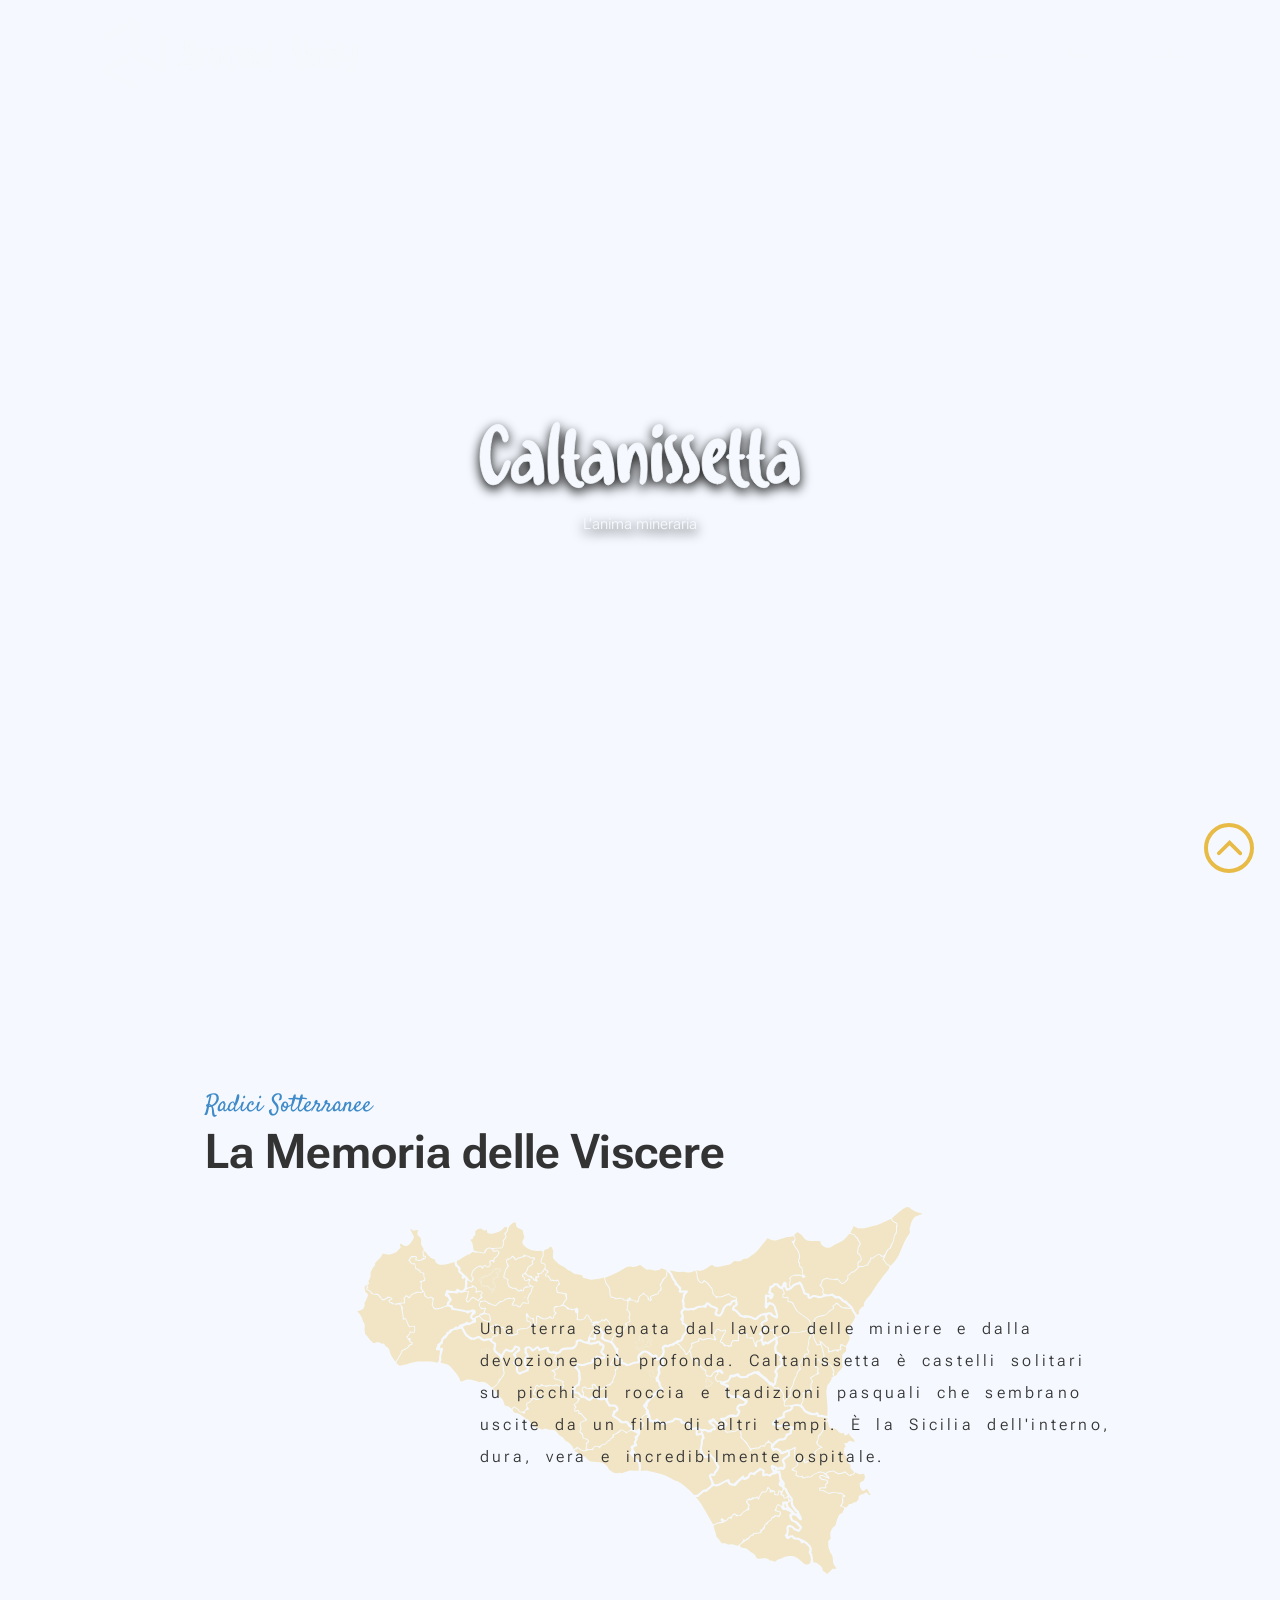
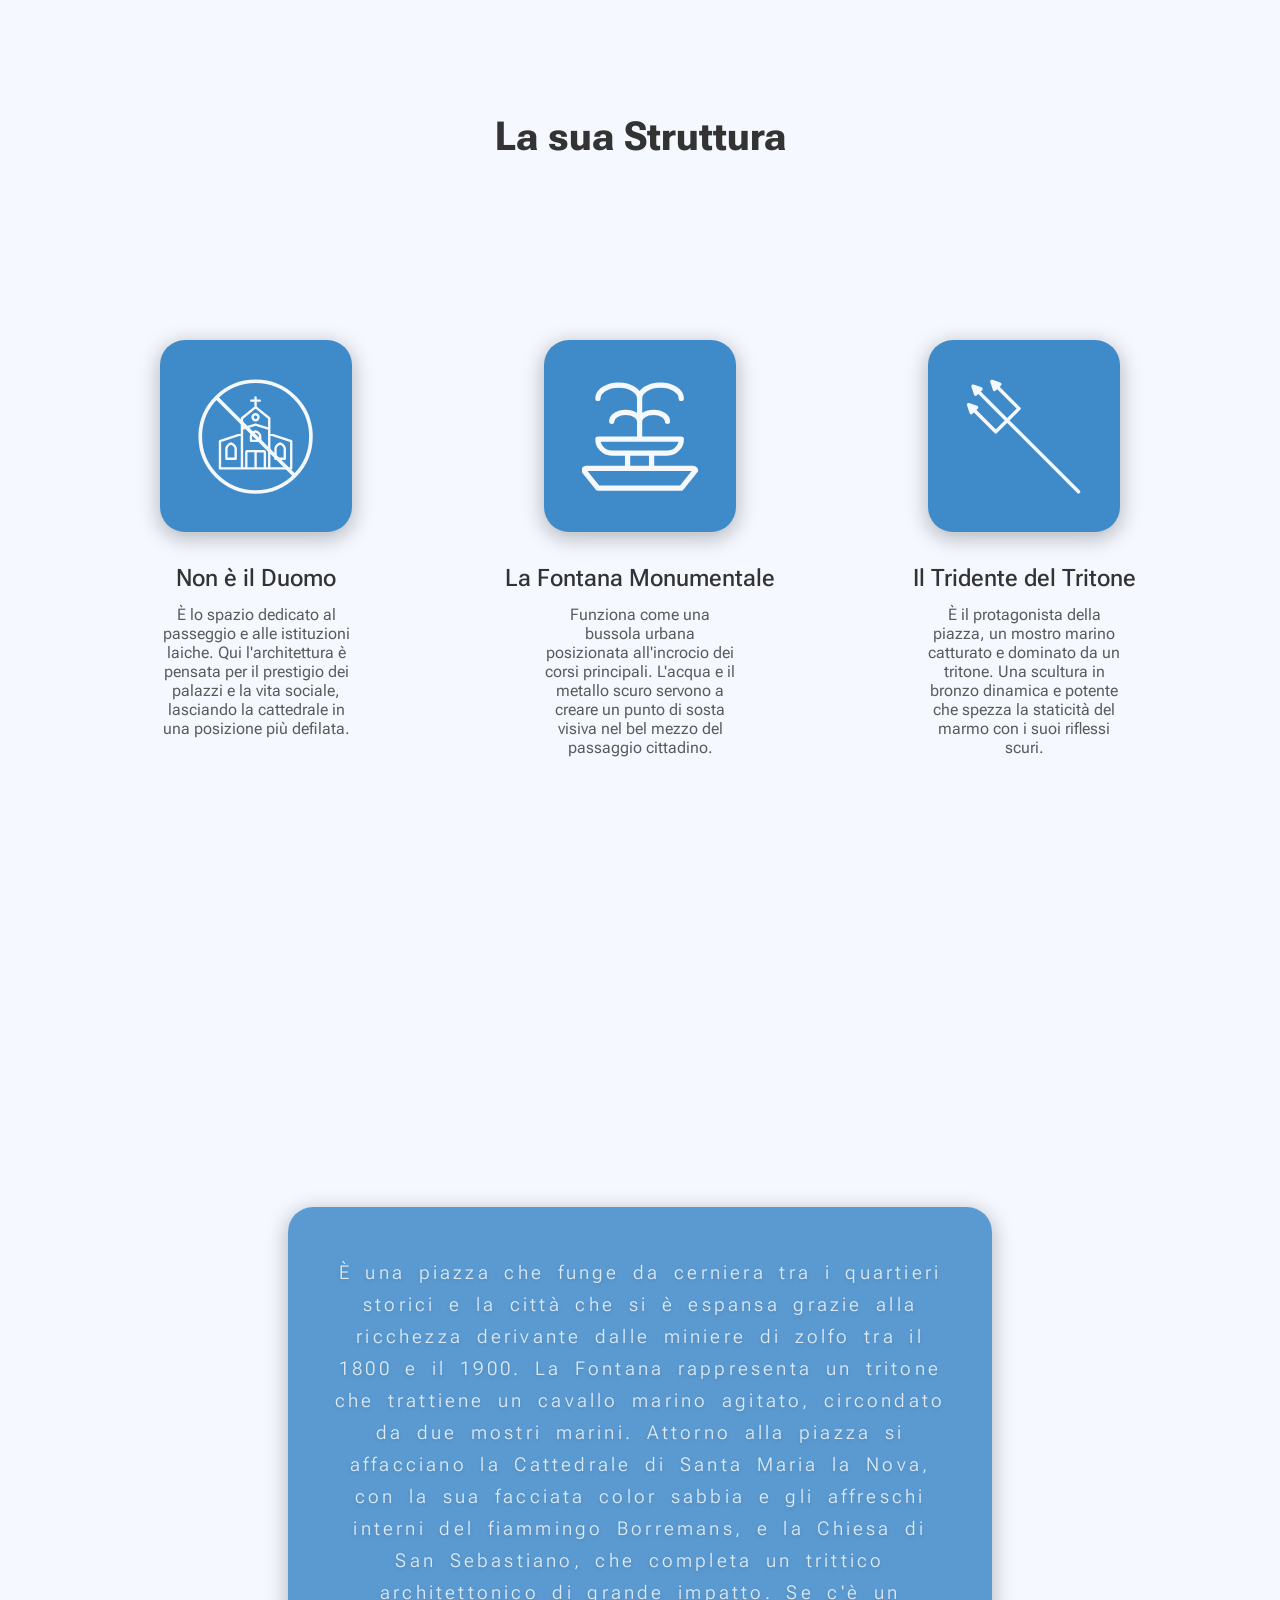
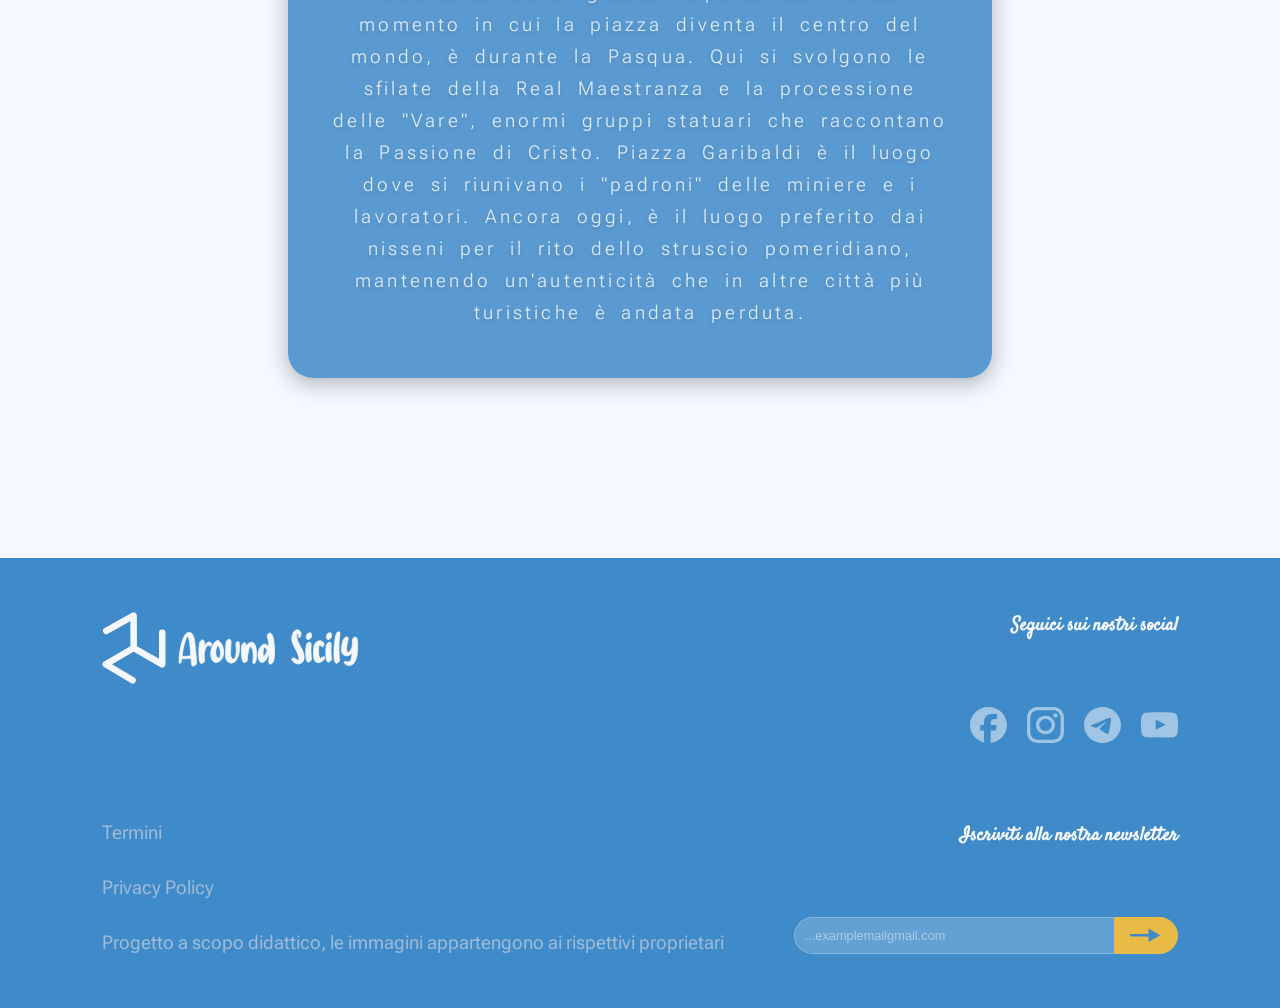
==== commit b0567e9b: "fix IMGs name due to sensitive issue, fix url of these IMGs names" ====
--- a/caltanissetta.html
+++ b/caltanissetta.html
@@ -30,7 +30,7 @@
 </ul>
     </div>
     </nav>
-<header style="background-image: url(IMGs/Hero_città/caltanissetta\ 1.jpg);">
+<header style="background-image: url(IMGs/Hero_città/Caltanissetta.jpg);">
     <svg width="412" height="84" viewBox="0 0 412 84" fill="none" xmlns="http://www.w3.org/2000/svg">
         <path d="M16.7991 80.256C13.5991 80.256 10.9111 79.04 8.73506 76.608C6.62306 74.176 4.92706 71.104 3.64706 67.392C2.36706 63.68 1.43906 59.808 0.863063 55.776C0.287063 51.744 -0.000937432 48.128 -0.000937432 44.928C-0.000937432 36.352 1.15106 28.896 3.45506 22.56C5.82306 16.224 8.76706 11.328 12.2871 7.87199C15.8711 4.41599 19.4231 2.68799 22.9431 2.68799C25.3751 2.68799 27.4551 3.32799 29.1831 4.60799C30.9111 5.88799 32.2871 7.45599 33.3111 9.31199C34.3991 11.168 35.1991 13.024 35.7111 14.88C36.2231 16.672 36.4791 18.048 36.4791 19.008C36.4791 19.328 36.3831 20 36.1911 21.024C36.0631 22.048 35.6791 23.008 35.0391 23.904C34.3991 24.8 33.4071 25.248 32.0631 25.248C31.0391 25.248 30.3351 24.864 29.9511 24.096C29.5671 23.264 29.2471 22.24 28.9911 21.024C28.6711 19.488 28.0631 17.824 27.1671 16.032C26.2711 14.176 24.6711 12.512 22.3671 11.04L21.7911 10.944C21.1511 11.008 20.6711 11.136 20.3511 11.328C20.0311 11.456 19.6151 11.744 19.1031 12.192L18.5271 12.768C17.8871 13.6 17.3431 14.624 16.8951 15.84C16.4471 16.992 16.0951 18.048 15.8391 19.008C15.6471 19.904 15.5511 20.384 15.5511 20.448L15.2631 21.792C13.7271 28.832 12.9591 35.68 12.9591 42.336C12.9591 48.288 13.7591 53.792 15.3591 58.848C16.9591 63.904 19.2951 67.424 22.3671 69.408L23.2311 68.736C25.0231 67.392 27.1671 63.52 29.6631 57.12C30.5591 54.496 31.4231 52.512 32.2551 51.168C33.1511 49.76 34.4631 49.056 36.1911 49.056C37.0231 49.056 37.7271 49.28 38.3031 49.728C38.8791 50.176 39.1671 50.848 39.1671 51.744C39.1671 52.32 38.8791 53.664 38.3031 55.776C37.7271 57.888 36.8631 60.32 35.7111 63.072C34.5591 65.76 33.0871 68.416 31.2951 71.04C29.5031 73.664 27.3911 75.872 24.9591 77.664C22.5911 79.392 19.8711 80.256 16.7991 80.256ZM53.8318 69.6C54.2798 69.536 54.6638 69.504 54.9838 69.504C55.3038 69.504 55.4958 69.472 55.5598 69.408C55.6238 69.28 55.7198 69.184 55.8478 69.12C56.0398 69.056 56.8078 68.64 58.1518 67.872C58.4078 67.744 59.2718 66.912 60.7438 65.376C62.4078 63.328 63.4318 61.856 63.8158 60.96C64.0718 60.448 64.2638 60.16 64.3918 60.096C64.7118 59.264 64.8718 58.208 64.8718 56.928C64.8718 55.584 64.7118 54.272 64.3918 52.992C64.1358 51.648 63.8158 50.784 63.4318 50.4C62.7918 50.08 61.9918 49.92 61.0318 49.92C59.8158 49.92 58.5998 50.08 57.3838 50.4C56.1678 50.656 55.3998 50.88 55.0798 51.072C51.1758 54.592 49.2238 58.24 49.2238 62.016C49.2238 63.296 49.3518 64.352 49.6078 65.184C49.9918 66.592 50.3758 67.616 50.7598 68.256C51.2078 68.832 52.2318 69.28 53.8318 69.6ZM74.4718 80.352C71.6558 80.352 69.9918 78.784 69.4798 75.648C69.2878 74.304 69.1278 71.968 68.9998 68.64C63.4958 75.296 57.6398 78.624 51.4318 78.624C48.4238 78.624 45.7998 77.504 43.5598 75.264C41.3198 73.024 40.1998 69.632 40.1998 65.088C40.1998 59.072 42.5358 53.536 47.2078 48.48C51.8798 43.36 56.8718 40.8 62.1838 40.8C63.6558 40.8 65.1918 41.12 66.7918 41.76C66.2798 40.224 65.6398 38.848 64.8718 37.632C63.2718 35.456 62.1198 34.176 61.4158 33.792C60.7758 33.408 60.0398 33.024 59.2078 32.64C56.4558 31.36 55.0798 29.984 55.0798 28.512C55.0798 27.424 55.6558 26.304 56.8078 25.152C58.0238 23.936 59.6558 23.328 61.7038 23.328C65.6078 23.328 68.8398 24.672 71.3998 27.36C73.9598 29.984 75.9758 33.344 77.4478 37.44C78.9838 41.472 80.1038 45.728 80.8078 50.208C81.5758 54.624 82.0558 58.752 82.2478 62.592C82.4398 66.432 82.5358 69.344 82.5358 71.328C82.5358 73.696 81.9918 75.552 80.9038 76.896C79.8158 78.176 78.6318 79.072 77.3518 79.584C76.0718 80.096 75.1118 80.352 74.4718 80.352ZM93.8578 79.104C92.8978 79.104 92.0018 78.88 91.1698 78.432C90.4018 77.984 89.7298 76.896 89.1538 75.168C88.6418 73.44 88.2258 70.72 87.9058 67.008C87.5858 63.232 87.4258 58.08 87.4258 51.552C87.4258 42.976 88.0978 33.76 89.4418 23.904C90.8498 13.216 92.6738 6.11199 94.9138 2.59199C96.0018 0.863993 97.4738 -7.62939e-06 99.3298 -7.62939e-06C100.738 -7.62939e-06 101.602 0.447992 101.922 1.34399C102.242 2.17599 102.466 3.35999 102.594 4.89599C102.594 5.79199 101.986 11.488 100.77 21.984C100.386 25.888 100.194 31.424 100.194 38.592C100.194 49.728 100.546 58.688 101.25 65.472C101.506 67.072 101.634 68.608 101.634 70.08C101.634 72.128 101.186 73.824 100.29 75.168C99.3938 76.448 98.3378 77.408 97.1218 78.048C95.9698 78.752 94.8818 79.104 93.8578 79.104ZM127.351 84C122.679 84 118.647 81.984 115.255 77.952L111.895 73.056C111.703 72.544 111.447 72.064 111.127 71.616C109.079 66.944 108.055 58.688 108.055 46.848C105.751 46.656 104.599 45.952 104.599 44.736C104.599 42.816 105.815 41.664 108.247 41.28C108.567 34.88 109.207 28.192 110.167 21.216C110.615 12.896 113.527 8.51199 118.903 8.06399C119.735 8.06399 120.535 8.25599 121.303 8.63999C122.135 9.02399 122.711 9.72799 123.031 10.752C123.351 11.712 123.511 12.768 123.511 13.92C123.511 15.52 123.191 18.528 122.551 22.944C121.975 27.36 121.431 33.536 120.919 41.472C121.367 41.536 121.847 41.568 122.359 41.568L124.183 41.472C126.935 41.472 128.311 42.208 128.311 43.68C128.311 44.384 128.023 45.088 127.447 45.792C126.935 46.496 126.327 46.976 125.623 47.232C124.919 47.424 124.151 47.52 123.319 47.52L120.919 47.424C121.175 52.736 121.719 58.272 122.551 64.032C122.743 66.272 122.935 67.84 123.127 68.736C123.383 69.632 123.799 70.688 124.375 71.904C126.039 74.016 127.127 75.136 127.639 75.264C127.767 75.328 127.959 75.456 128.215 75.648C128.535 75.776 128.759 75.872 128.887 75.936H129.079V76.032C129.911 76.16 130.775 76.256 131.671 76.32C133.207 76.512 133.975 77.472 133.975 79.2C133.911 80.224 133.527 81.12 132.823 81.888C132.183 82.72 131.383 83.264 130.423 83.52C129.463 83.84 128.439 84 127.351 84ZM144.301 69.6C144.749 69.536 145.133 69.504 145.453 69.504C145.773 69.504 145.965 69.472 146.029 69.408C146.093 69.28 146.189 69.184 146.317 69.12C146.509 69.056 147.277 68.64 148.621 67.872C148.877 67.744 149.741 66.912 151.213 65.376C152.877 63.328 153.901 61.856 154.285 60.96C154.541 60.448 154.733 60.16 154.861 60.096C155.181 59.264 155.341 58.208 155.341 56.928C155.341 55.584 155.181 54.272 154.861 52.992C154.605 51.648 154.285 50.784 153.901 50.4C153.261 50.08 152.461 49.92 151.501 49.92C150.285 49.92 149.069 50.08 147.853 50.4C146.637 50.656 145.869 50.88 145.549 51.072C141.645 54.592 139.693 58.24 139.693 62.016C139.693 63.296 139.821 64.352 140.077 65.184C140.461 66.592 140.845 67.616 141.229 68.256C141.677 68.832 142.701 69.28 144.301 69.6ZM164.941 80.352C162.125 80.352 160.461 78.784 159.949 75.648C159.757 74.304 159.597 71.968 159.469 68.64C153.965 75.296 148.109 78.624 141.901 78.624C138.893 78.624 136.269 77.504 134.029 75.264C131.789 73.024 130.669 69.632 130.669 65.088C130.669 59.072 133.005 53.536 137.677 48.48C142.349 43.36 147.341 40.8 152.653 40.8C154.125 40.8 155.661 41.12 157.261 41.76C156.749 40.224 156.109 38.848 155.341 37.632C153.741 35.456 152.589 34.176 151.885 33.792C151.245 33.408 150.509 33.024 149.677 32.64C146.925 31.36 145.549 29.984 145.549 28.512C145.549 27.424 146.125 26.304 147.277 25.152C148.493 23.936 150.125 23.328 152.173 23.328C156.077 23.328 159.309 24.672 161.869 27.36C164.429 29.984 166.445 33.344 167.917 37.44C169.453 41.472 170.573 45.728 171.277 50.208C172.045 54.624 172.525 58.752 172.717 62.592C172.909 66.432 173.005 69.344 173.005 71.328C173.005 73.696 172.461 75.552 171.373 76.896C170.285 78.176 169.101 79.072 167.821 79.584C166.541 80.096 165.581 80.352 164.941 80.352ZM208.903 79.584C206.855 79.584 205.831 78.432 205.831 76.128C205.831 75.36 205.959 74.272 206.215 72.864C206.727 69.856 207.047 65.376 207.175 59.424C207.175 55.712 206.631 51.68 205.543 47.328C205.543 45.92 204.295 42.816 201.799 38.016L201.895 37.92C201.831 37.92 201.735 37.856 201.607 37.728C201.543 37.536 201.479 37.44 201.415 37.44L200.359 36.288C199.399 37.248 198.471 38.784 197.575 40.896C195.847 44.864 194.055 52.864 192.199 64.896C192.583 66.24 192.775 67.648 192.775 69.12C192.775 71.616 191.911 73.632 190.183 75.168C188.455 76.704 186.631 77.472 184.711 77.472C184.583 77.536 184.359 77.568 184.039 77.568C182.375 77.568 180.967 75.872 179.815 72.48C177.959 67.36 177.031 58.144 177.031 44.832C177.031 40.032 177.479 36.416 178.375 33.984C179.271 31.552 180.327 29.92 181.543 29.088C182.759 28.256 183.911 27.84 184.999 27.84C188.007 27.84 189.607 31.136 189.799 37.728C191.335 34.08 193.031 31.456 194.887 29.856C196.807 28.256 198.535 27.296 200.071 26.976C201.671 26.592 202.663 26.4 203.047 26.4C206.183 26.528 208.391 27.616 209.671 29.664C211.015 31.712 211.975 33.888 212.551 36.192C213.703 39.84 214.439 43.104 214.759 45.984C215.079 48.864 215.239 52.512 215.239 56.928C215.239 65.76 214.727 71.744 213.703 74.88C212.679 78.016 211.079 79.584 208.903 79.584ZM227.447 76.224C226.679 76.224 225.879 76.064 225.047 75.744C222.167 74.592 220.727 66.336 220.727 50.976C220.727 42.784 221.271 36.736 222.359 32.832L223.799 30.144C225.271 27.648 227.223 26.4 229.655 26.4C232.791 26.4 234.359 28.48 234.359 32.64C234.359 33.856 234.263 35.328 234.071 37.056C233.815 39.616 233.687 42.656 233.687 46.176C233.687 50.912 234.007 56.16 234.647 61.92C234.967 63.968 235.127 66.016 235.127 68.064C235.127 70.048 234.647 71.648 233.687 72.864C232.727 74.016 231.639 74.88 230.423 75.456C229.207 75.968 228.215 76.224 227.447 76.224ZM226.967 19.392C223.703 19.392 222.071 17.76 222.071 14.496C222.071 9.43999 223.447 5.98399 226.199 4.12799C227.735 3.16799 229.271 2.68799 230.807 2.68799C233.815 2.68799 235.319 4.19199 235.319 7.19999C235.319 7.83999 235.223 8.73599 235.031 9.88799C235.031 10.272 235.063 10.56 235.127 10.752C235.127 13.376 234.167 15.488 232.247 17.088C230.391 18.624 228.631 19.392 226.967 19.392ZM245.429 78.144C241.717 78.144 239.861 76.576 239.861 73.44C239.861 72.416 240.213 71.168 240.917 69.696C242.133 67.264 244.405 65.888 247.733 65.568C247.861 64.736 247.925 64.032 247.925 63.456C247.925 61.472 247.765 60.32 247.445 60V59.904C247.445 58.88 246.485 56.448 244.565 52.608C242.517 48.384 240.885 44.192 239.669 40.032C238.517 35.808 237.941 32.576 237.941 30.336C237.941 27.136 238.581 24.48 239.861 22.368C241.205 20.256 242.773 18.688 244.565 17.664C246.357 16.576 247.925 16.032 249.269 16.032C252.021 16.032 253.397 17.12 253.397 19.296C253.397 21.088 252.213 22.528 249.845 23.616C249.141 24.064 248.661 24.352 248.405 24.48C248.213 24.608 248.085 24.736 248.021 24.864C247.957 24.928 247.861 25.024 247.733 25.152C247.669 25.28 247.573 26.016 247.445 27.36C247.445 27.936 247.445 28.256 247.445 28.32C247.509 28.32 247.541 28.416 247.541 28.608C247.541 28.736 247.637 29.376 247.829 30.528C248.469 32.832 249.333 34.752 250.421 36.288C250.613 36.352 251.541 37.536 253.205 39.84C258.261 46.816 260.789 53.504 260.789 59.904C260.789 64.128 259.893 67.584 258.101 70.272C256.309 72.96 254.197 74.944 251.765 76.224C249.397 77.504 247.285 78.144 245.429 78.144ZM267.273 78.144C263.561 78.144 261.705 76.576 261.705 73.44C261.705 72.416 262.057 71.168 262.761 69.696C263.977 67.264 266.249 65.888 269.577 65.568C269.705 64.736 269.769 64.032 269.769 63.456C269.769 61.472 269.609 60.32 269.289 60V59.904C269.289 58.88 268.329 56.448 266.409 52.608C264.361 48.384 262.729 44.192 261.513 40.032C260.361 35.808 259.785 32.576 259.785 30.336C259.785 27.136 260.425 24.48 261.705 22.368C263.049 20.256 264.617 18.688 266.409 17.664C268.201 16.576 269.769 16.032 271.113 16.032C273.865 16.032 275.241 17.12 275.241 19.296C275.241 21.088 274.057 22.528 271.689 23.616C270.985 24.064 270.505 24.352 270.249 24.48C270.057 24.608 269.929 24.736 269.865 24.864C269.801 24.928 269.705 25.024 269.577 25.152C269.513 25.28 269.417 26.016 269.289 27.36C269.289 27.936 269.289 28.256 269.289 28.32C269.353 28.32 269.385 28.416 269.385 28.608C269.385 28.736 269.481 29.376 269.673 30.528C270.313 32.832 271.177 34.752 272.265 36.288C272.457 36.352 273.385 37.536 275.049 39.84C280.105 46.816 282.633 53.504 282.633 59.904C282.633 64.128 281.737 67.584 279.945 70.272C278.153 72.96 276.041 74.944 273.609 76.224C271.241 77.504 269.129 78.144 267.273 78.144ZM299.093 46.08C301.013 44.8 302.293 43.84 302.933 43.2C304.213 41.664 305.013 40.608 305.333 40.032L305.717 39.552C306.037 38.848 306.293 38.336 306.485 38.016C306.677 37.696 306.837 36.96 306.965 35.808C306.837 34.528 306.581 33.696 306.197 33.312C305.877 32.928 305.237 32.704 304.277 32.64L302.837 34.272L300.245 40.032C300.053 40.096 299.797 41.024 299.477 42.816C299.221 44.608 299.093 45.696 299.093 46.08ZM305.429 79.2C305.365 79.2 304.661 79.072 303.317 78.816C301.973 78.624 300.341 78.112 298.421 77.28C296.501 76.384 294.581 75.008 292.661 73.152C290.805 71.232 289.205 68.64 287.861 65.376C286.581 62.048 285.941 57.824 285.941 52.704C285.941 45.216 287.733 38.24 291.317 31.776C295.285 24.736 300.469 21.216 306.869 21.216C308.341 21.216 309.845 21.6 311.381 22.368C312.917 23.072 314.197 24.192 315.221 25.728C316.245 27.2 316.757 29.088 316.757 31.392C316.757 34.656 315.765 37.888 313.781 41.088C311.861 44.224 309.557 46.912 306.869 49.152C304.181 51.328 301.621 52.704 299.189 53.28C299.637 56.096 300.309 58.464 301.205 60.384C302.869 63.904 305.877 66.368 310.229 67.776C312.405 68.48 313.653 68.992 313.973 69.312L315.221 69.792C316.117 70.24 316.565 70.848 316.565 71.616C316.565 73.472 315.349 75.2 312.917 76.8C310.549 78.4 308.053 79.2 305.429 79.2ZM340.07 84C335.398 84 331.366 81.984 327.974 77.952L324.614 73.056C324.422 72.544 324.166 72.064 323.846 71.616C321.798 66.944 320.774 58.688 320.774 46.848C318.47 46.656 317.318 45.952 317.318 44.736C317.318 42.816 318.534 41.664 320.966 41.28C321.286 34.88 321.926 28.192 322.886 21.216C323.334 12.896 326.246 8.51199 331.622 8.06399C332.454 8.06399 333.254 8.25599 334.022 8.63999C334.854 9.02399 335.43 9.72799 335.75 10.752C336.07 11.712 336.23 12.768 336.23 13.92C336.23 15.52 335.91 18.528 335.27 22.944C334.694 27.36 334.15 33.536 333.638 41.472C334.086 41.536 334.566 41.568 335.078 41.568L336.902 41.472C339.654 41.472 341.03 42.208 341.03 43.68C341.03 44.384 340.742 45.088 340.166 45.792C339.654 46.496 339.046 46.976 338.342 47.232C337.638 47.424 336.87 47.52 336.038 47.52L333.638 47.424C333.894 52.736 334.438 58.272 335.27 64.032C335.462 66.272 335.654 67.84 335.846 68.736C336.102 69.632 336.518 70.688 337.094 71.904C338.758 74.016 339.846 75.136 340.358 75.264C340.486 75.328 340.678 75.456 340.934 75.648C341.254 75.776 341.478 75.872 341.606 75.936H341.798V76.032C342.63 76.16 343.494 76.256 344.39 76.32C345.926 76.512 346.694 77.472 346.694 79.2C346.63 80.224 346.246 81.12 345.542 81.888C344.902 82.72 344.102 83.264 343.142 83.52C342.182 83.84 341.158 84 340.07 84ZM365.851 84C361.179 84 357.147 81.984 353.755 77.952L350.395 73.056C350.203 72.544 349.947 72.064 349.627 71.616C347.579 66.944 346.555 58.688 346.555 46.848C344.251 46.656 343.099 45.952 343.099 44.736C343.099 42.816 344.315 41.664 346.747 41.28C347.067 34.88 347.707 28.192 348.667 21.216C349.115 12.896 352.027 8.51199 357.403 8.06399C358.235 8.06399 359.035 8.25599 359.803 8.63999C360.635 9.02399 361.211 9.72799 361.531 10.752C361.851 11.712 362.011 12.768 362.011 13.92C362.011 15.52 361.691 18.528 361.051 22.944C360.475 27.36 359.931 33.536 359.419 41.472C359.867 41.536 360.347 41.568 360.859 41.568L362.683 41.472C365.435 41.472 366.811 42.208 366.811 43.68C366.811 44.384 366.523 45.088 365.947 45.792C365.435 46.496 364.827 46.976 364.123 47.232C363.419 47.424 362.651 47.52 361.819 47.52L359.419 47.424C359.675 52.736 360.219 58.272 361.051 64.032C361.243 66.272 361.435 67.84 361.627 68.736C361.883 69.632 362.299 70.688 362.875 71.904C364.539 74.016 365.627 75.136 366.139 75.264C366.267 75.328 366.459 75.456 366.715 75.648C367.035 75.776 367.259 75.872 367.387 75.936H367.579V76.032C368.411 76.16 369.275 76.256 370.171 76.32C371.707 76.512 372.475 77.472 372.475 79.2C372.411 80.224 372.027 81.12 371.323 81.888C370.683 82.72 369.883 83.264 368.923 83.52C367.963 83.84 366.939 84 365.851 84ZM382.801 69.6C383.249 69.536 383.633 69.504 383.953 69.504C384.273 69.504 384.465 69.472 384.529 69.408C384.593 69.28 384.689 69.184 384.817 69.12C385.009 69.056 385.777 68.64 387.121 67.872C387.377 67.744 388.241 66.912 389.713 65.376C391.377 63.328 392.401 61.856 392.785 60.96C393.041 60.448 393.233 60.16 393.361 60.096C393.681 59.264 393.841 58.208 393.841 56.928C393.841 55.584 393.681 54.272 393.361 52.992C393.105 51.648 392.785 50.784 392.401 50.4C391.761 50.08 390.961 49.92 390.001 49.92C388.785 49.92 387.569 50.08 386.353 50.4C385.137 50.656 384.369 50.88 384.049 51.072C380.145 54.592 378.193 58.24 378.193 62.016C378.193 63.296 378.321 64.352 378.577 65.184C378.961 66.592 379.345 67.616 379.729 68.256C380.177 68.832 381.201 69.28 382.801 69.6ZM403.441 80.352C400.625 80.352 398.961 78.784 398.449 75.648C398.257 74.304 398.097 71.968 397.969 68.64C392.465 75.296 386.609 78.624 380.401 78.624C377.393 78.624 374.769 77.504 372.529 75.264C370.289 73.024 369.169 69.632 369.169 65.088C369.169 59.072 371.505 53.536 376.177 48.48C380.849 43.36 385.841 40.8 391.153 40.8C392.625 40.8 394.161 41.12 395.761 41.76C395.249 40.224 394.609 38.848 393.841 37.632C392.241 35.456 391.089 34.176 390.385 33.792C389.745 33.408 389.009 33.024 388.177 32.64C385.425 31.36 384.049 29.984 384.049 28.512C384.049 27.424 384.625 26.304 385.777 25.152C386.993 23.936 388.625 23.328 390.673 23.328C394.577 23.328 397.809 24.672 400.369 27.36C402.929 29.984 404.945 33.344 406.417 37.44C407.953 41.472 409.073 45.728 409.777 50.208C410.545 54.624 411.025 58.752 411.217 62.592C411.409 66.432 411.505 69.344 411.505 71.328C411.505 73.696 410.961 75.552 409.873 76.896C408.785 78.176 407.601 79.072 406.321 79.584C405.041 80.096 404.081 80.352 403.441 80.352Z" fill="#F5F9FF"/>
     </svg>
@@ -228,7 +228,7 @@
                               riflessi scuri.</p>
             </article>
 </section>
-    <section class="last-sect" style="background-image: url(IMGs/Hero_città/caltanissetta\ 1.jpg);">
+    <section class="last-sect" style="background-image: url(IMGs/Hero_città/Caltanissetta.jpg);">
         <div class="riquadro">
             È una piazza che funge da cerniera tra i quartieri storici e la città che si è espansa grazie alla ricchezza derivante dalle miniere di zolfo tra il 1800 e il 1900.
 La Fontana rappresenta un tritone che trattiene un cavallo marino agitato, circondato da due mostri marini. Attorno alla piazza si affacciano la Cattedrale di Santa Maria la Nova, con la sua facciata color sabbia e gli affreschi interni del fiammingo Borremans, e la Chiesa di San Sebastiano, che completa un trittico 
--- a/style.css
+++ b/style.css
@@ -425,6 +425,12 @@
     flex-direction: row;
 }   
 
+.sect-eventi-mid{
+    padding: 16vh 8vw 20vh 8vw; 
+    display: flex;
+    flex-direction: row;
+}   
+
 .sect-eventi2{
      padding: 16vh 8vw 30vh 8vw; 
     display: flex;
@@ -713,12 +719,19 @@
 /* ADATTAMENTO DISPOSITIVI */
 
 @media (max-width: 1400px) {  /* Di base per il testo degli eventi.html */
-   .sect-eventi, .sect-eventi2{
+   .sect-eventi{
       flex-direction: column-reverse;
     align-items: center;
     padding: 12vh 8vw;
     }
+    .sect-eventi-mid{
+ flex-direction: column;
+    align-items: center;
+    padding: 12vh 8vw;
+    }
     .sect-eventi2{
+        flex-direction: column-reverse;
+    align-items: center;
         padding-top: 16vh;
     }
     .txtbox-eventi{
@@ -743,8 +756,7 @@
      .txtbox, .txtbox2{
         padding: 12vh 18vw; 
     }  
-
-    .sect-eventi img, .sect-eventi2 img{
+    .sect-eventi img, .sect-eventi2 img,.sect-eventi-mid img{
         width: 48vw;
     }
 
@@ -809,7 +821,7 @@
     width: 70vw;
     }
 
-    .sect-eventi img, .sect-eventi2 img{
+    .sect-eventi img, .sect-eventi2 img,.sect-eventi-mid img{
         width: 65vw;
     }
     .news-btn{
@@ -832,32 +844,38 @@
     border-radius: 25px;
     width: 40%;
     }
+
+   .newsletter-form input,.news-btn{
+        height: 6vh;
+    }
 }
 
 /* MOBILE PICCOLO (Sotto i 480px) */
 @media (max-width: 480px) {
-
-#TM{
+    .Trademark{
+        gap: 2vw;
+    }
+    #TM{
         width: 12vw;
         stroke-width: 10px;
     }
     #AS{
         width: 30vw;
     }
-
     nav{
         padding: 5vh 0;
         flex-direction: column;
         align-items: center;
-        gap: 3vh;
-    }
-    
+        gap: 2vh;
+        outline: #E8BA46 3px solid;
+        outline-offset: -3vh;
+        border-radius: 25px;
+        height: auto;
+    }
     ul{
         font-size: 2rem;
         text-align: center;
-    
-    }
-
+    }
     header svg{
         width: 55vw;
 }
@@ -865,7 +883,22 @@
         padding: 0 25vw;
         text-align: center;
     }
-    .cta{
+    h1,h2,.txtbox p,.txtbox2 p,.btn-filled,.txtbox-eventi p,.txtbox2-eventi p{
+        text-align: center;
+    }
+    .txtbox-eventi,.txtbox2-eventi{
+        padding: 6vh 10vw ;
+    }
+
+    .sect-eventi,.sect-eventi-mid,.sect-eventi2{
+        padding: 0 7vw 5vh 7vw;
+    }
+
+    .corpo{
+        text-align: center;
+        transform: translateX(0) translateY(0);
+    }
+    .cta,.cta2{
         display: flex;
         flex-direction: column;
     }
@@ -874,6 +907,33 @@
     }
 
     .newsletter-form input{
-        width: 35vw;
-    }
+        width: 50vw;
+        
+    }
+    .news-btn{
+        width: 14vw;
+    }
+    .iconroom{
+        width: 45vw;
+    }
+    .card-city{
+        width: 45vw;
+    }
+    .iconroom2{
+        width: 45vw;
+    }
+    .last-sect{
+       padding: 20vh 5vw 20vh 5vw;
+    }
+
+    .map{
+        width: 130%;
+    }
+    .txtbox{
+        padding: 12vh 5vw;
+    }
+    .txtbox2{
+        padding: 12vh 5vw;
+    }
+
 }
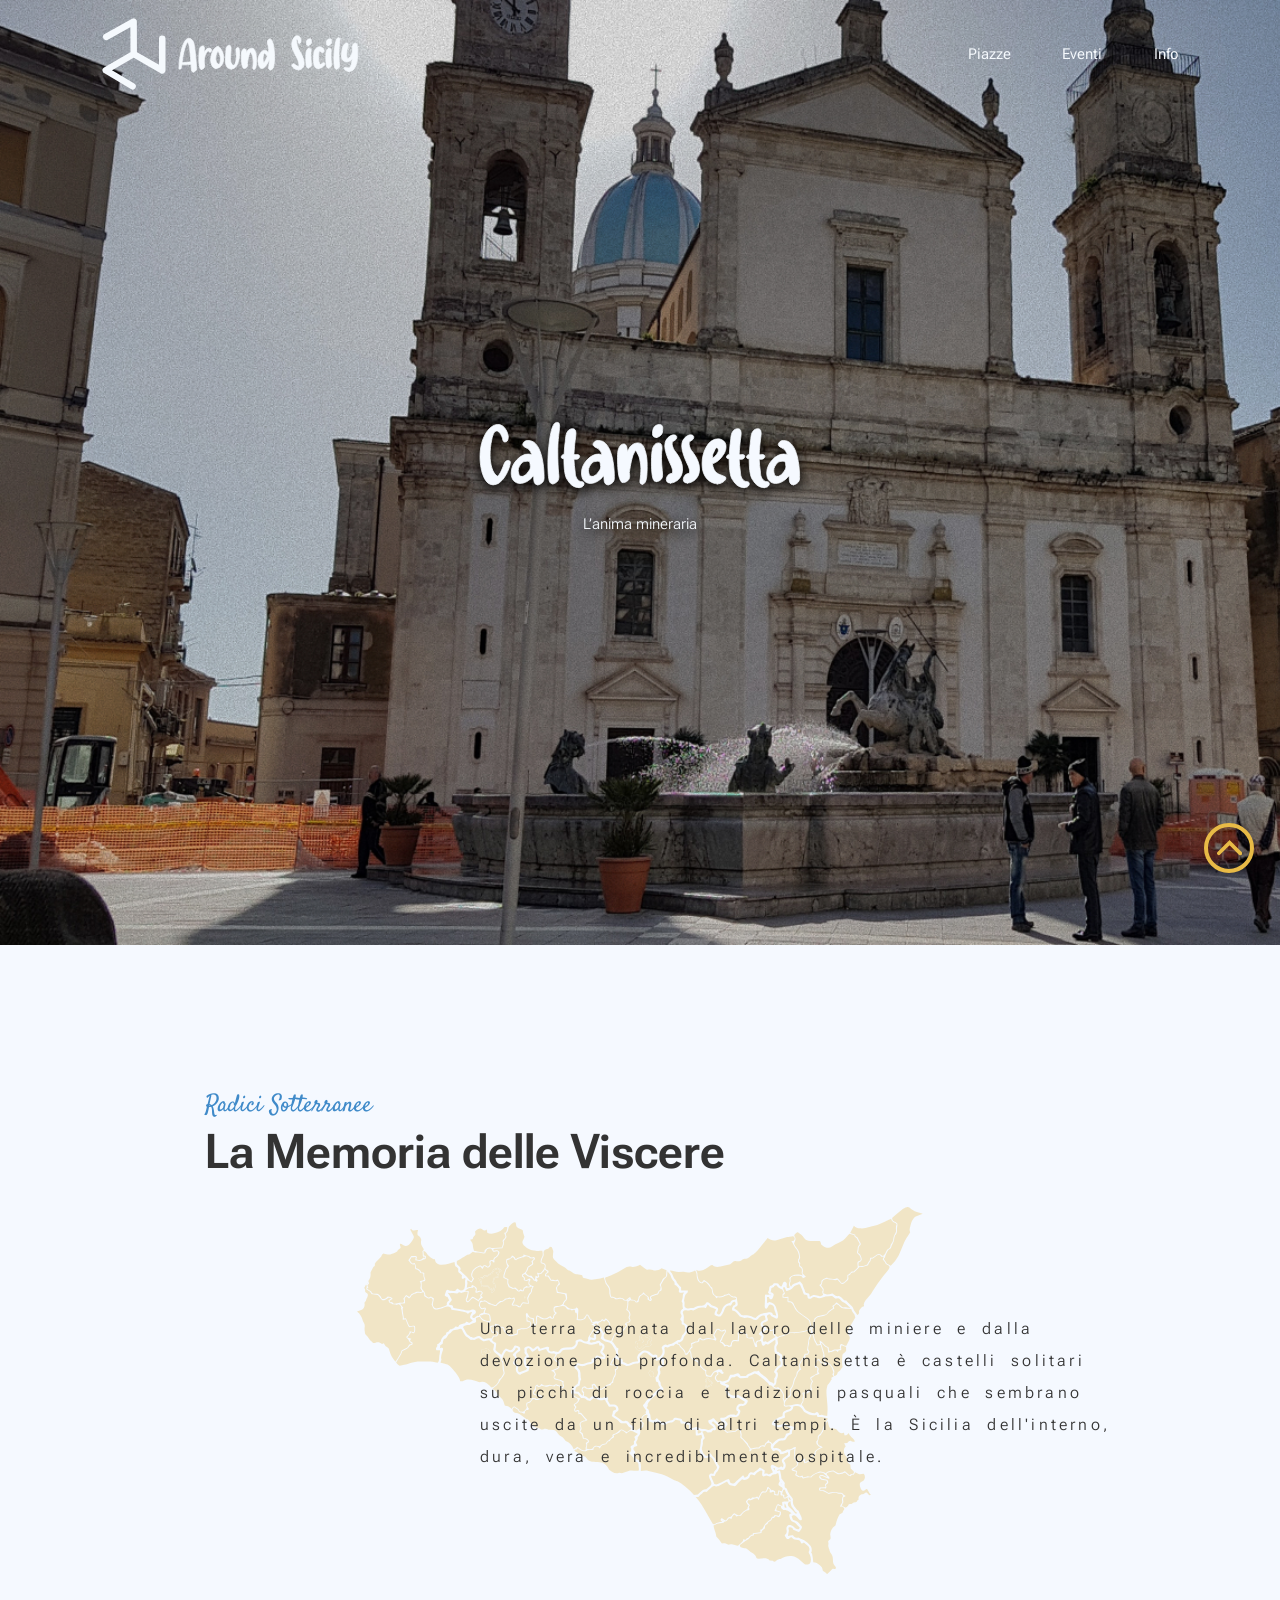
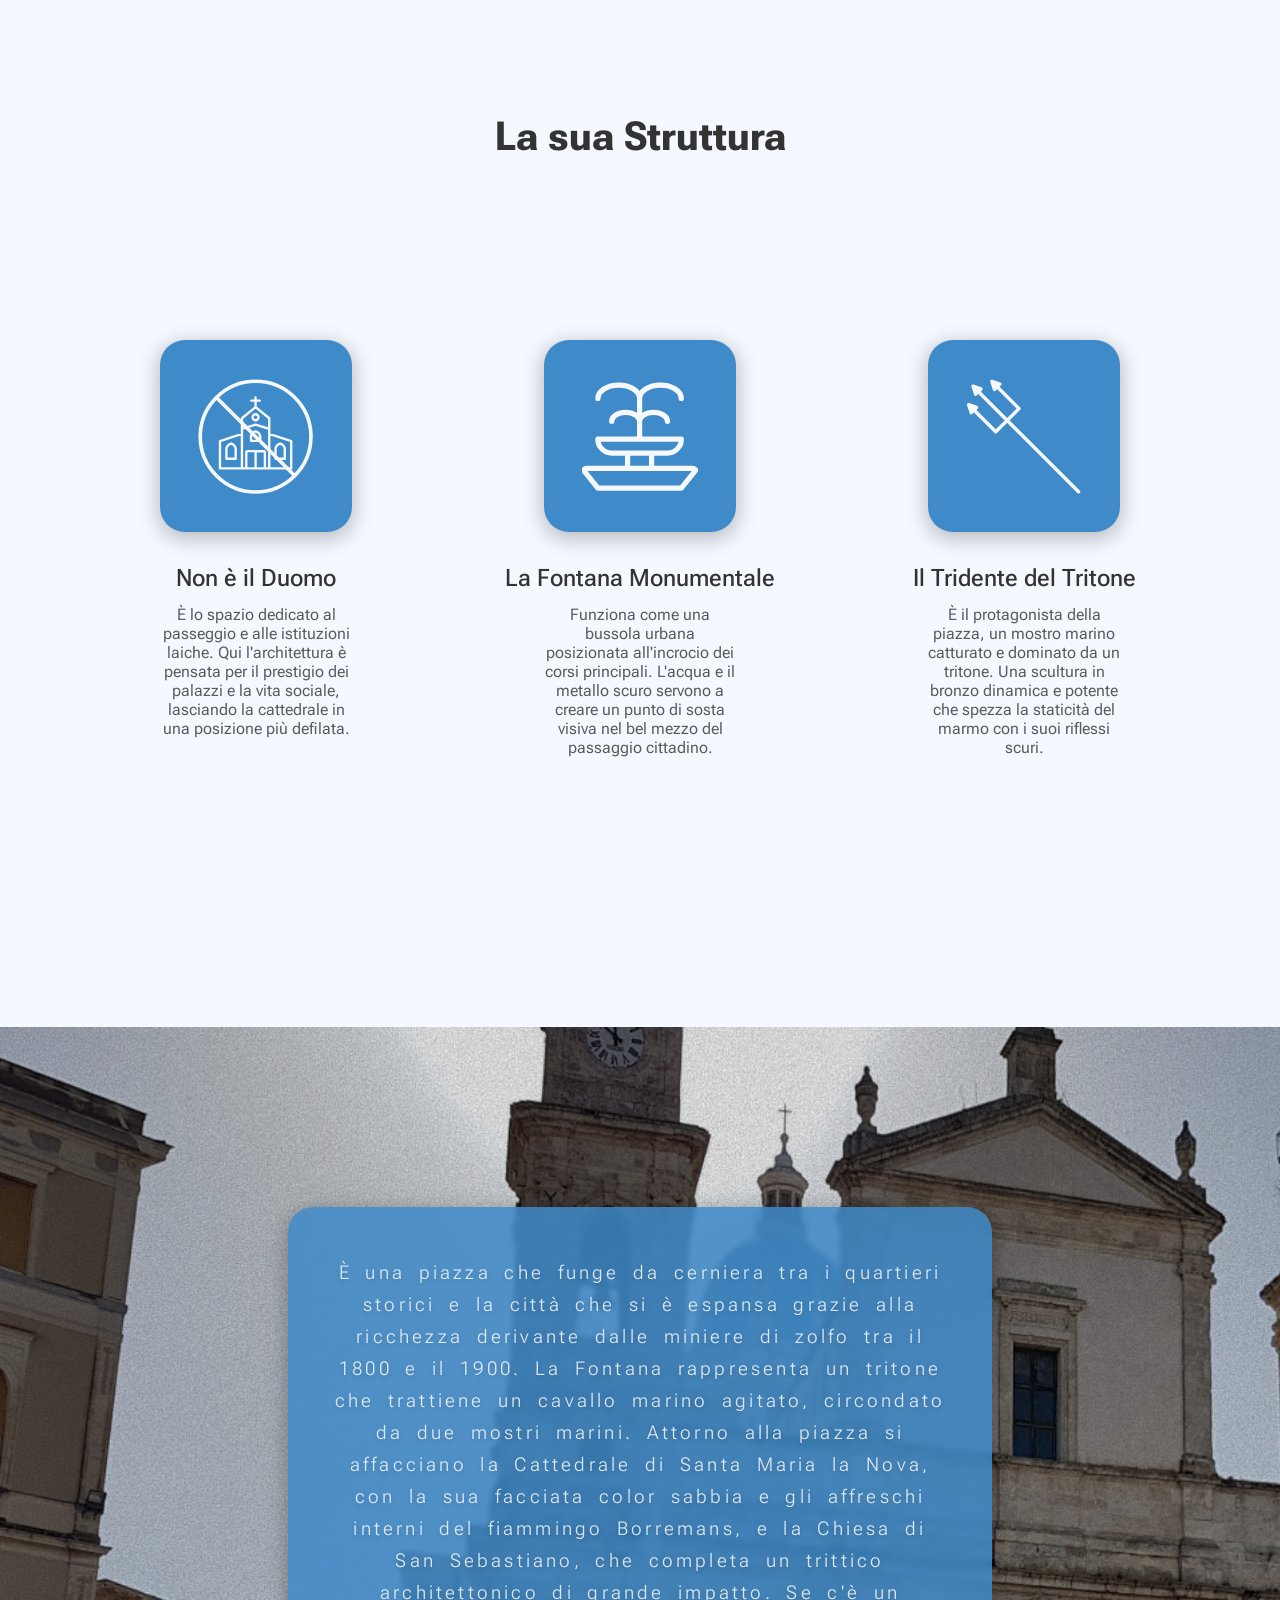
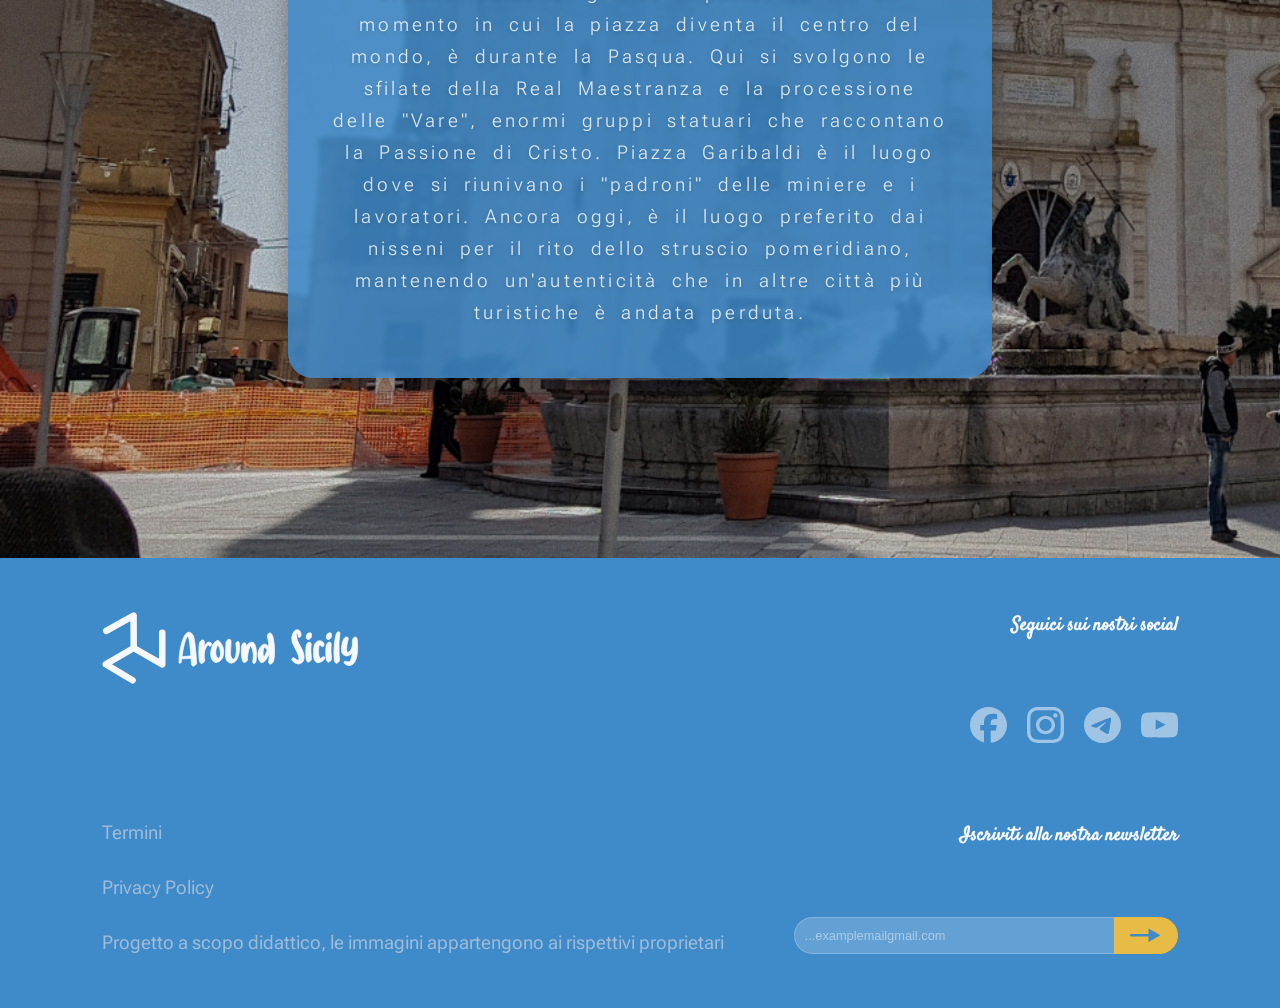
==== commit 526a21d0: "another fix on IMGs names" ====
--- a/caltanissetta.html
+++ b/caltanissetta.html
@@ -30,7 +30,7 @@
 </ul>
     </div>
     </nav>
-<header style="background-image: url(IMGs/Hero_città/Caltanissetta.jpg);">
+<header style="background-image: url(IMGs/Hero_citta/caltanissetta.jpg);">
     <svg width="412" height="84" viewBox="0 0 412 84" fill="none" xmlns="http://www.w3.org/2000/svg">
         <path d="M16.7991 80.256C13.5991 80.256 10.9111 79.04 8.73506 76.608C6.62306 74.176 4.92706 71.104 3.64706 67.392C2.36706 63.68 1.43906 59.808 0.863063 55.776C0.287063 51.744 -0.000937432 48.128 -0.000937432 44.928C-0.000937432 36.352 1.15106 28.896 3.45506 22.56C5.82306 16.224 8.76706 11.328 12.2871 7.87199C15.8711 4.41599 19.4231 2.68799 22.9431 2.68799C25.3751 2.68799 27.4551 3.32799 29.1831 4.60799C30.9111 5.88799 32.2871 7.45599 33.3111 9.31199C34.3991 11.168 35.1991 13.024 35.7111 14.88C36.2231 16.672 36.4791 18.048 36.4791 19.008C36.4791 19.328 36.3831 20 36.1911 21.024C36.0631 22.048 35.6791 23.008 35.0391 23.904C34.3991 24.8 33.4071 25.248 32.0631 25.248C31.0391 25.248 30.3351 24.864 29.9511 24.096C29.5671 23.264 29.2471 22.24 28.9911 21.024C28.6711 19.488 28.0631 17.824 27.1671 16.032C26.2711 14.176 24.6711 12.512 22.3671 11.04L21.7911 10.944C21.1511 11.008 20.6711 11.136 20.3511 11.328C20.0311 11.456 19.6151 11.744 19.1031 12.192L18.5271 12.768C17.8871 13.6 17.3431 14.624 16.8951 15.84C16.4471 16.992 16.0951 18.048 15.8391 19.008C15.6471 19.904 15.5511 20.384 15.5511 20.448L15.2631 21.792C13.7271 28.832 12.9591 35.68 12.9591 42.336C12.9591 48.288 13.7591 53.792 15.3591 58.848C16.9591 63.904 19.2951 67.424 22.3671 69.408L23.2311 68.736C25.0231 67.392 27.1671 63.52 29.6631 57.12C30.5591 54.496 31.4231 52.512 32.2551 51.168C33.1511 49.76 34.4631 49.056 36.1911 49.056C37.0231 49.056 37.7271 49.28 38.3031 49.728C38.8791 50.176 39.1671 50.848 39.1671 51.744C39.1671 52.32 38.8791 53.664 38.3031 55.776C37.7271 57.888 36.8631 60.32 35.7111 63.072C34.5591 65.76 33.0871 68.416 31.2951 71.04C29.5031 73.664 27.3911 75.872 24.9591 77.664C22.5911 79.392 19.8711 80.256 16.7991 80.256ZM53.8318 69.6C54.2798 69.536 54.6638 69.504 54.9838 69.504C55.3038 69.504 55.4958 69.472 55.5598 69.408C55.6238 69.28 55.7198 69.184 55.8478 69.12C56.0398 69.056 56.8078 68.64 58.1518 67.872C58.4078 67.744 59.2718 66.912 60.7438 65.376C62.4078 63.328 63.4318 61.856 63.8158 60.96C64.0718 60.448 64.2638 60.16 64.3918 60.096C64.7118 59.264 64.8718 58.208 64.8718 56.928C64.8718 55.584 64.7118 54.272 64.3918 52.992C64.1358 51.648 63.8158 50.784 63.4318 50.4C62.7918 50.08 61.9918 49.92 61.0318 49.92C59.8158 49.92 58.5998 50.08 57.3838 50.4C56.1678 50.656 55.3998 50.88 55.0798 51.072C51.1758 54.592 49.2238 58.24 49.2238 62.016C49.2238 63.296 49.3518 64.352 49.6078 65.184C49.9918 66.592 50.3758 67.616 50.7598 68.256C51.2078 68.832 52.2318 69.28 53.8318 69.6ZM74.4718 80.352C71.6558 80.352 69.9918 78.784 69.4798 75.648C69.2878 74.304 69.1278 71.968 68.9998 68.64C63.4958 75.296 57.6398 78.624 51.4318 78.624C48.4238 78.624 45.7998 77.504 43.5598 75.264C41.3198 73.024 40.1998 69.632 40.1998 65.088C40.1998 59.072 42.5358 53.536 47.2078 48.48C51.8798 43.36 56.8718 40.8 62.1838 40.8C63.6558 40.8 65.1918 41.12 66.7918 41.76C66.2798 40.224 65.6398 38.848 64.8718 37.632C63.2718 35.456 62.1198 34.176 61.4158 33.792C60.7758 33.408 60.0398 33.024 59.2078 32.64C56.4558 31.36 55.0798 29.984 55.0798 28.512C55.0798 27.424 55.6558 26.304 56.8078 25.152C58.0238 23.936 59.6558 23.328 61.7038 23.328C65.6078 23.328 68.8398 24.672 71.3998 27.36C73.9598 29.984 75.9758 33.344 77.4478 37.44C78.9838 41.472 80.1038 45.728 80.8078 50.208C81.5758 54.624 82.0558 58.752 82.2478 62.592C82.4398 66.432 82.5358 69.344 82.5358 71.328C82.5358 73.696 81.9918 75.552 80.9038 76.896C79.8158 78.176 78.6318 79.072 77.3518 79.584C76.0718 80.096 75.1118 80.352 74.4718 80.352ZM93.8578 79.104C92.8978 79.104 92.0018 78.88 91.1698 78.432C90.4018 77.984 89.7298 76.896 89.1538 75.168C88.6418 73.44 88.2258 70.72 87.9058 67.008C87.5858 63.232 87.4258 58.08 87.4258 51.552C87.4258 42.976 88.0978 33.76 89.4418 23.904C90.8498 13.216 92.6738 6.11199 94.9138 2.59199C96.0018 0.863993 97.4738 -7.62939e-06 99.3298 -7.62939e-06C100.738 -7.62939e-06 101.602 0.447992 101.922 1.34399C102.242 2.17599 102.466 3.35999 102.594 4.89599C102.594 5.79199 101.986 11.488 100.77 21.984C100.386 25.888 100.194 31.424 100.194 38.592C100.194 49.728 100.546 58.688 101.25 65.472C101.506 67.072 101.634 68.608 101.634 70.08C101.634 72.128 101.186 73.824 100.29 75.168C99.3938 76.448 98.3378 77.408 97.1218 78.048C95.9698 78.752 94.8818 79.104 93.8578 79.104ZM127.351 84C122.679 84 118.647 81.984 115.255 77.952L111.895 73.056C111.703 72.544 111.447 72.064 111.127 71.616C109.079 66.944 108.055 58.688 108.055 46.848C105.751 46.656 104.599 45.952 104.599 44.736C104.599 42.816 105.815 41.664 108.247 41.28C108.567 34.88 109.207 28.192 110.167 21.216C110.615 12.896 113.527 8.51199 118.903 8.06399C119.735 8.06399 120.535 8.25599 121.303 8.63999C122.135 9.02399 122.711 9.72799 123.031 10.752C123.351 11.712 123.511 12.768 123.511 13.92C123.511 15.52 123.191 18.528 122.551 22.944C121.975 27.36 121.431 33.536 120.919 41.472C121.367 41.536 121.847 41.568 122.359 41.568L124.183 41.472C126.935 41.472 128.311 42.208 128.311 43.68C128.311 44.384 128.023 45.088 127.447 45.792C126.935 46.496 126.327 46.976 125.623 47.232C124.919 47.424 124.151 47.52 123.319 47.52L120.919 47.424C121.175 52.736 121.719 58.272 122.551 64.032C122.743 66.272 122.935 67.84 123.127 68.736C123.383 69.632 123.799 70.688 124.375 71.904C126.039 74.016 127.127 75.136 127.639 75.264C127.767 75.328 127.959 75.456 128.215 75.648C128.535 75.776 128.759 75.872 128.887 75.936H129.079V76.032C129.911 76.16 130.775 76.256 131.671 76.32C133.207 76.512 133.975 77.472 133.975 79.2C133.911 80.224 133.527 81.12 132.823 81.888C132.183 82.72 131.383 83.264 130.423 83.52C129.463 83.84 128.439 84 127.351 84ZM144.301 69.6C144.749 69.536 145.133 69.504 145.453 69.504C145.773 69.504 145.965 69.472 146.029 69.408C146.093 69.28 146.189 69.184 146.317 69.12C146.509 69.056 147.277 68.64 148.621 67.872C148.877 67.744 149.741 66.912 151.213 65.376C152.877 63.328 153.901 61.856 154.285 60.96C154.541 60.448 154.733 60.16 154.861 60.096C155.181 59.264 155.341 58.208 155.341 56.928C155.341 55.584 155.181 54.272 154.861 52.992C154.605 51.648 154.285 50.784 153.901 50.4C153.261 50.08 152.461 49.92 151.501 49.92C150.285 49.92 149.069 50.08 147.853 50.4C146.637 50.656 145.869 50.88 145.549 51.072C141.645 54.592 139.693 58.24 139.693 62.016C139.693 63.296 139.821 64.352 140.077 65.184C140.461 66.592 140.845 67.616 141.229 68.256C141.677 68.832 142.701 69.28 144.301 69.6ZM164.941 80.352C162.125 80.352 160.461 78.784 159.949 75.648C159.757 74.304 159.597 71.968 159.469 68.64C153.965 75.296 148.109 78.624 141.901 78.624C138.893 78.624 136.269 77.504 134.029 75.264C131.789 73.024 130.669 69.632 130.669 65.088C130.669 59.072 133.005 53.536 137.677 48.48C142.349 43.36 147.341 40.8 152.653 40.8C154.125 40.8 155.661 41.12 157.261 41.76C156.749 40.224 156.109 38.848 155.341 37.632C153.741 35.456 152.589 34.176 151.885 33.792C151.245 33.408 150.509 33.024 149.677 32.64C146.925 31.36 145.549 29.984 145.549 28.512C145.549 27.424 146.125 26.304 147.277 25.152C148.493 23.936 150.125 23.328 152.173 23.328C156.077 23.328 159.309 24.672 161.869 27.36C164.429 29.984 166.445 33.344 167.917 37.44C169.453 41.472 170.573 45.728 171.277 50.208C172.045 54.624 172.525 58.752 172.717 62.592C172.909 66.432 173.005 69.344 173.005 71.328C173.005 73.696 172.461 75.552 171.373 76.896C170.285 78.176 169.101 79.072 167.821 79.584C166.541 80.096 165.581 80.352 164.941 80.352ZM208.903 79.584C206.855 79.584 205.831 78.432 205.831 76.128C205.831 75.36 205.959 74.272 206.215 72.864C206.727 69.856 207.047 65.376 207.175 59.424C207.175 55.712 206.631 51.68 205.543 47.328C205.543 45.92 204.295 42.816 201.799 38.016L201.895 37.92C201.831 37.92 201.735 37.856 201.607 37.728C201.543 37.536 201.479 37.44 201.415 37.44L200.359 36.288C199.399 37.248 198.471 38.784 197.575 40.896C195.847 44.864 194.055 52.864 192.199 64.896C192.583 66.24 192.775 67.648 192.775 69.12C192.775 71.616 191.911 73.632 190.183 75.168C188.455 76.704 186.631 77.472 184.711 77.472C184.583 77.536 184.359 77.568 184.039 77.568C182.375 77.568 180.967 75.872 179.815 72.48C177.959 67.36 177.031 58.144 177.031 44.832C177.031 40.032 177.479 36.416 178.375 33.984C179.271 31.552 180.327 29.92 181.543 29.088C182.759 28.256 183.911 27.84 184.999 27.84C188.007 27.84 189.607 31.136 189.799 37.728C191.335 34.08 193.031 31.456 194.887 29.856C196.807 28.256 198.535 27.296 200.071 26.976C201.671 26.592 202.663 26.4 203.047 26.4C206.183 26.528 208.391 27.616 209.671 29.664C211.015 31.712 211.975 33.888 212.551 36.192C213.703 39.84 214.439 43.104 214.759 45.984C215.079 48.864 215.239 52.512 215.239 56.928C215.239 65.76 214.727 71.744 213.703 74.88C212.679 78.016 211.079 79.584 208.903 79.584ZM227.447 76.224C226.679 76.224 225.879 76.064 225.047 75.744C222.167 74.592 220.727 66.336 220.727 50.976C220.727 42.784 221.271 36.736 222.359 32.832L223.799 30.144C225.271 27.648 227.223 26.4 229.655 26.4C232.791 26.4 234.359 28.48 234.359 32.64C234.359 33.856 234.263 35.328 234.071 37.056C233.815 39.616 233.687 42.656 233.687 46.176C233.687 50.912 234.007 56.16 234.647 61.92C234.967 63.968 235.127 66.016 235.127 68.064C235.127 70.048 234.647 71.648 233.687 72.864C232.727 74.016 231.639 74.88 230.423 75.456C229.207 75.968 228.215 76.224 227.447 76.224ZM226.967 19.392C223.703 19.392 222.071 17.76 222.071 14.496C222.071 9.43999 223.447 5.98399 226.199 4.12799C227.735 3.16799 229.271 2.68799 230.807 2.68799C233.815 2.68799 235.319 4.19199 235.319 7.19999C235.319 7.83999 235.223 8.73599 235.031 9.88799C235.031 10.272 235.063 10.56 235.127 10.752C235.127 13.376 234.167 15.488 232.247 17.088C230.391 18.624 228.631 19.392 226.967 19.392ZM245.429 78.144C241.717 78.144 239.861 76.576 239.861 73.44C239.861 72.416 240.213 71.168 240.917 69.696C242.133 67.264 244.405 65.888 247.733 65.568C247.861 64.736 247.925 64.032 247.925 63.456C247.925 61.472 247.765 60.32 247.445 60V59.904C247.445 58.88 246.485 56.448 244.565 52.608C242.517 48.384 240.885 44.192 239.669 40.032C238.517 35.808 237.941 32.576 237.941 30.336C237.941 27.136 238.581 24.48 239.861 22.368C241.205 20.256 242.773 18.688 244.565 17.664C246.357 16.576 247.925 16.032 249.269 16.032C252.021 16.032 253.397 17.12 253.397 19.296C253.397 21.088 252.213 22.528 249.845 23.616C249.141 24.064 248.661 24.352 248.405 24.48C248.213 24.608 248.085 24.736 248.021 24.864C247.957 24.928 247.861 25.024 247.733 25.152C247.669 25.28 247.573 26.016 247.445 27.36C247.445 27.936 247.445 28.256 247.445 28.32C247.509 28.32 247.541 28.416 247.541 28.608C247.541 28.736 247.637 29.376 247.829 30.528C248.469 32.832 249.333 34.752 250.421 36.288C250.613 36.352 251.541 37.536 253.205 39.84C258.261 46.816 260.789 53.504 260.789 59.904C260.789 64.128 259.893 67.584 258.101 70.272C256.309 72.96 254.197 74.944 251.765 76.224C249.397 77.504 247.285 78.144 245.429 78.144ZM267.273 78.144C263.561 78.144 261.705 76.576 261.705 73.44C261.705 72.416 262.057 71.168 262.761 69.696C263.977 67.264 266.249 65.888 269.577 65.568C269.705 64.736 269.769 64.032 269.769 63.456C269.769 61.472 269.609 60.32 269.289 60V59.904C269.289 58.88 268.329 56.448 266.409 52.608C264.361 48.384 262.729 44.192 261.513 40.032C260.361 35.808 259.785 32.576 259.785 30.336C259.785 27.136 260.425 24.48 261.705 22.368C263.049 20.256 264.617 18.688 266.409 17.664C268.201 16.576 269.769 16.032 271.113 16.032C273.865 16.032 275.241 17.12 275.241 19.296C275.241 21.088 274.057 22.528 271.689 23.616C270.985 24.064 270.505 24.352 270.249 24.48C270.057 24.608 269.929 24.736 269.865 24.864C269.801 24.928 269.705 25.024 269.577 25.152C269.513 25.28 269.417 26.016 269.289 27.36C269.289 27.936 269.289 28.256 269.289 28.32C269.353 28.32 269.385 28.416 269.385 28.608C269.385 28.736 269.481 29.376 269.673 30.528C270.313 32.832 271.177 34.752 272.265 36.288C272.457 36.352 273.385 37.536 275.049 39.84C280.105 46.816 282.633 53.504 282.633 59.904C282.633 64.128 281.737 67.584 279.945 70.272C278.153 72.96 276.041 74.944 273.609 76.224C271.241 77.504 269.129 78.144 267.273 78.144ZM299.093 46.08C301.013 44.8 302.293 43.84 302.933 43.2C304.213 41.664 305.013 40.608 305.333 40.032L305.717 39.552C306.037 38.848 306.293 38.336 306.485 38.016C306.677 37.696 306.837 36.96 306.965 35.808C306.837 34.528 306.581 33.696 306.197 33.312C305.877 32.928 305.237 32.704 304.277 32.64L302.837 34.272L300.245 40.032C300.053 40.096 299.797 41.024 299.477 42.816C299.221 44.608 299.093 45.696 299.093 46.08ZM305.429 79.2C305.365 79.2 304.661 79.072 303.317 78.816C301.973 78.624 300.341 78.112 298.421 77.28C296.501 76.384 294.581 75.008 292.661 73.152C290.805 71.232 289.205 68.64 287.861 65.376C286.581 62.048 285.941 57.824 285.941 52.704C285.941 45.216 287.733 38.24 291.317 31.776C295.285 24.736 300.469 21.216 306.869 21.216C308.341 21.216 309.845 21.6 311.381 22.368C312.917 23.072 314.197 24.192 315.221 25.728C316.245 27.2 316.757 29.088 316.757 31.392C316.757 34.656 315.765 37.888 313.781 41.088C311.861 44.224 309.557 46.912 306.869 49.152C304.181 51.328 301.621 52.704 299.189 53.28C299.637 56.096 300.309 58.464 301.205 60.384C302.869 63.904 305.877 66.368 310.229 67.776C312.405 68.48 313.653 68.992 313.973 69.312L315.221 69.792C316.117 70.24 316.565 70.848 316.565 71.616C316.565 73.472 315.349 75.2 312.917 76.8C310.549 78.4 308.053 79.2 305.429 79.2ZM340.07 84C335.398 84 331.366 81.984 327.974 77.952L324.614 73.056C324.422 72.544 324.166 72.064 323.846 71.616C321.798 66.944 320.774 58.688 320.774 46.848C318.47 46.656 317.318 45.952 317.318 44.736C317.318 42.816 318.534 41.664 320.966 41.28C321.286 34.88 321.926 28.192 322.886 21.216C323.334 12.896 326.246 8.51199 331.622 8.06399C332.454 8.06399 333.254 8.25599 334.022 8.63999C334.854 9.02399 335.43 9.72799 335.75 10.752C336.07 11.712 336.23 12.768 336.23 13.92C336.23 15.52 335.91 18.528 335.27 22.944C334.694 27.36 334.15 33.536 333.638 41.472C334.086 41.536 334.566 41.568 335.078 41.568L336.902 41.472C339.654 41.472 341.03 42.208 341.03 43.68C341.03 44.384 340.742 45.088 340.166 45.792C339.654 46.496 339.046 46.976 338.342 47.232C337.638 47.424 336.87 47.52 336.038 47.52L333.638 47.424C333.894 52.736 334.438 58.272 335.27 64.032C335.462 66.272 335.654 67.84 335.846 68.736C336.102 69.632 336.518 70.688 337.094 71.904C338.758 74.016 339.846 75.136 340.358 75.264C340.486 75.328 340.678 75.456 340.934 75.648C341.254 75.776 341.478 75.872 341.606 75.936H341.798V76.032C342.63 76.16 343.494 76.256 344.39 76.32C345.926 76.512 346.694 77.472 346.694 79.2C346.63 80.224 346.246 81.12 345.542 81.888C344.902 82.72 344.102 83.264 343.142 83.52C342.182 83.84 341.158 84 340.07 84ZM365.851 84C361.179 84 357.147 81.984 353.755 77.952L350.395 73.056C350.203 72.544 349.947 72.064 349.627 71.616C347.579 66.944 346.555 58.688 346.555 46.848C344.251 46.656 343.099 45.952 343.099 44.736C343.099 42.816 344.315 41.664 346.747 41.28C347.067 34.88 347.707 28.192 348.667 21.216C349.115 12.896 352.027 8.51199 357.403 8.06399C358.235 8.06399 359.035 8.25599 359.803 8.63999C360.635 9.02399 361.211 9.72799 361.531 10.752C361.851 11.712 362.011 12.768 362.011 13.92C362.011 15.52 361.691 18.528 361.051 22.944C360.475 27.36 359.931 33.536 359.419 41.472C359.867 41.536 360.347 41.568 360.859 41.568L362.683 41.472C365.435 41.472 366.811 42.208 366.811 43.68C366.811 44.384 366.523 45.088 365.947 45.792C365.435 46.496 364.827 46.976 364.123 47.232C363.419 47.424 362.651 47.52 361.819 47.52L359.419 47.424C359.675 52.736 360.219 58.272 361.051 64.032C361.243 66.272 361.435 67.84 361.627 68.736C361.883 69.632 362.299 70.688 362.875 71.904C364.539 74.016 365.627 75.136 366.139 75.264C366.267 75.328 366.459 75.456 366.715 75.648C367.035 75.776 367.259 75.872 367.387 75.936H367.579V76.032C368.411 76.16 369.275 76.256 370.171 76.32C371.707 76.512 372.475 77.472 372.475 79.2C372.411 80.224 372.027 81.12 371.323 81.888C370.683 82.72 369.883 83.264 368.923 83.52C367.963 83.84 366.939 84 365.851 84ZM382.801 69.6C383.249 69.536 383.633 69.504 383.953 69.504C384.273 69.504 384.465 69.472 384.529 69.408C384.593 69.28 384.689 69.184 384.817 69.12C385.009 69.056 385.777 68.64 387.121 67.872C387.377 67.744 388.241 66.912 389.713 65.376C391.377 63.328 392.401 61.856 392.785 60.96C393.041 60.448 393.233 60.16 393.361 60.096C393.681 59.264 393.841 58.208 393.841 56.928C393.841 55.584 393.681 54.272 393.361 52.992C393.105 51.648 392.785 50.784 392.401 50.4C391.761 50.08 390.961 49.92 390.001 49.92C388.785 49.92 387.569 50.08 386.353 50.4C385.137 50.656 384.369 50.88 384.049 51.072C380.145 54.592 378.193 58.24 378.193 62.016C378.193 63.296 378.321 64.352 378.577 65.184C378.961 66.592 379.345 67.616 379.729 68.256C380.177 68.832 381.201 69.28 382.801 69.6ZM403.441 80.352C400.625 80.352 398.961 78.784 398.449 75.648C398.257 74.304 398.097 71.968 397.969 68.64C392.465 75.296 386.609 78.624 380.401 78.624C377.393 78.624 374.769 77.504 372.529 75.264C370.289 73.024 369.169 69.632 369.169 65.088C369.169 59.072 371.505 53.536 376.177 48.48C380.849 43.36 385.841 40.8 391.153 40.8C392.625 40.8 394.161 41.12 395.761 41.76C395.249 40.224 394.609 38.848 393.841 37.632C392.241 35.456 391.089 34.176 390.385 33.792C389.745 33.408 389.009 33.024 388.177 32.64C385.425 31.36 384.049 29.984 384.049 28.512C384.049 27.424 384.625 26.304 385.777 25.152C386.993 23.936 388.625 23.328 390.673 23.328C394.577 23.328 397.809 24.672 400.369 27.36C402.929 29.984 404.945 33.344 406.417 37.44C407.953 41.472 409.073 45.728 409.777 50.208C410.545 54.624 411.025 58.752 411.217 62.592C411.409 66.432 411.505 69.344 411.505 71.328C411.505 73.696 410.961 75.552 409.873 76.896C408.785 78.176 407.601 79.072 406.321 79.584C405.041 80.096 404.081 80.352 403.441 80.352Z" fill="#F5F9FF"/>
     </svg>
@@ -228,7 +228,7 @@
                               riflessi scuri.</p>
             </article>
 </section>
-    <section class="last-sect" style="background-image: url(IMGs/Hero_città/Caltanissetta.jpg);">
+    <section class="last-sect" style="background-image: url(IMGs/Hero_citta/caltanissetta.jpg);">
         <div class="riquadro">
             È una piazza che funge da cerniera tra i quartieri storici e la città che si è espansa grazie alla ricchezza derivante dalle miniere di zolfo tra il 1800 e il 1900.
 La Fontana rappresenta un tritone che trattiene un cavallo marino agitato, circondato da due mostri marini. Attorno alla piazza si affacciano la Cattedrale di Santa Maria la Nova, con la sua facciata color sabbia e gli affreschi interni del fiammingo Borremans, e la Chiesa di San Sebastiano, che completa un trittico 
